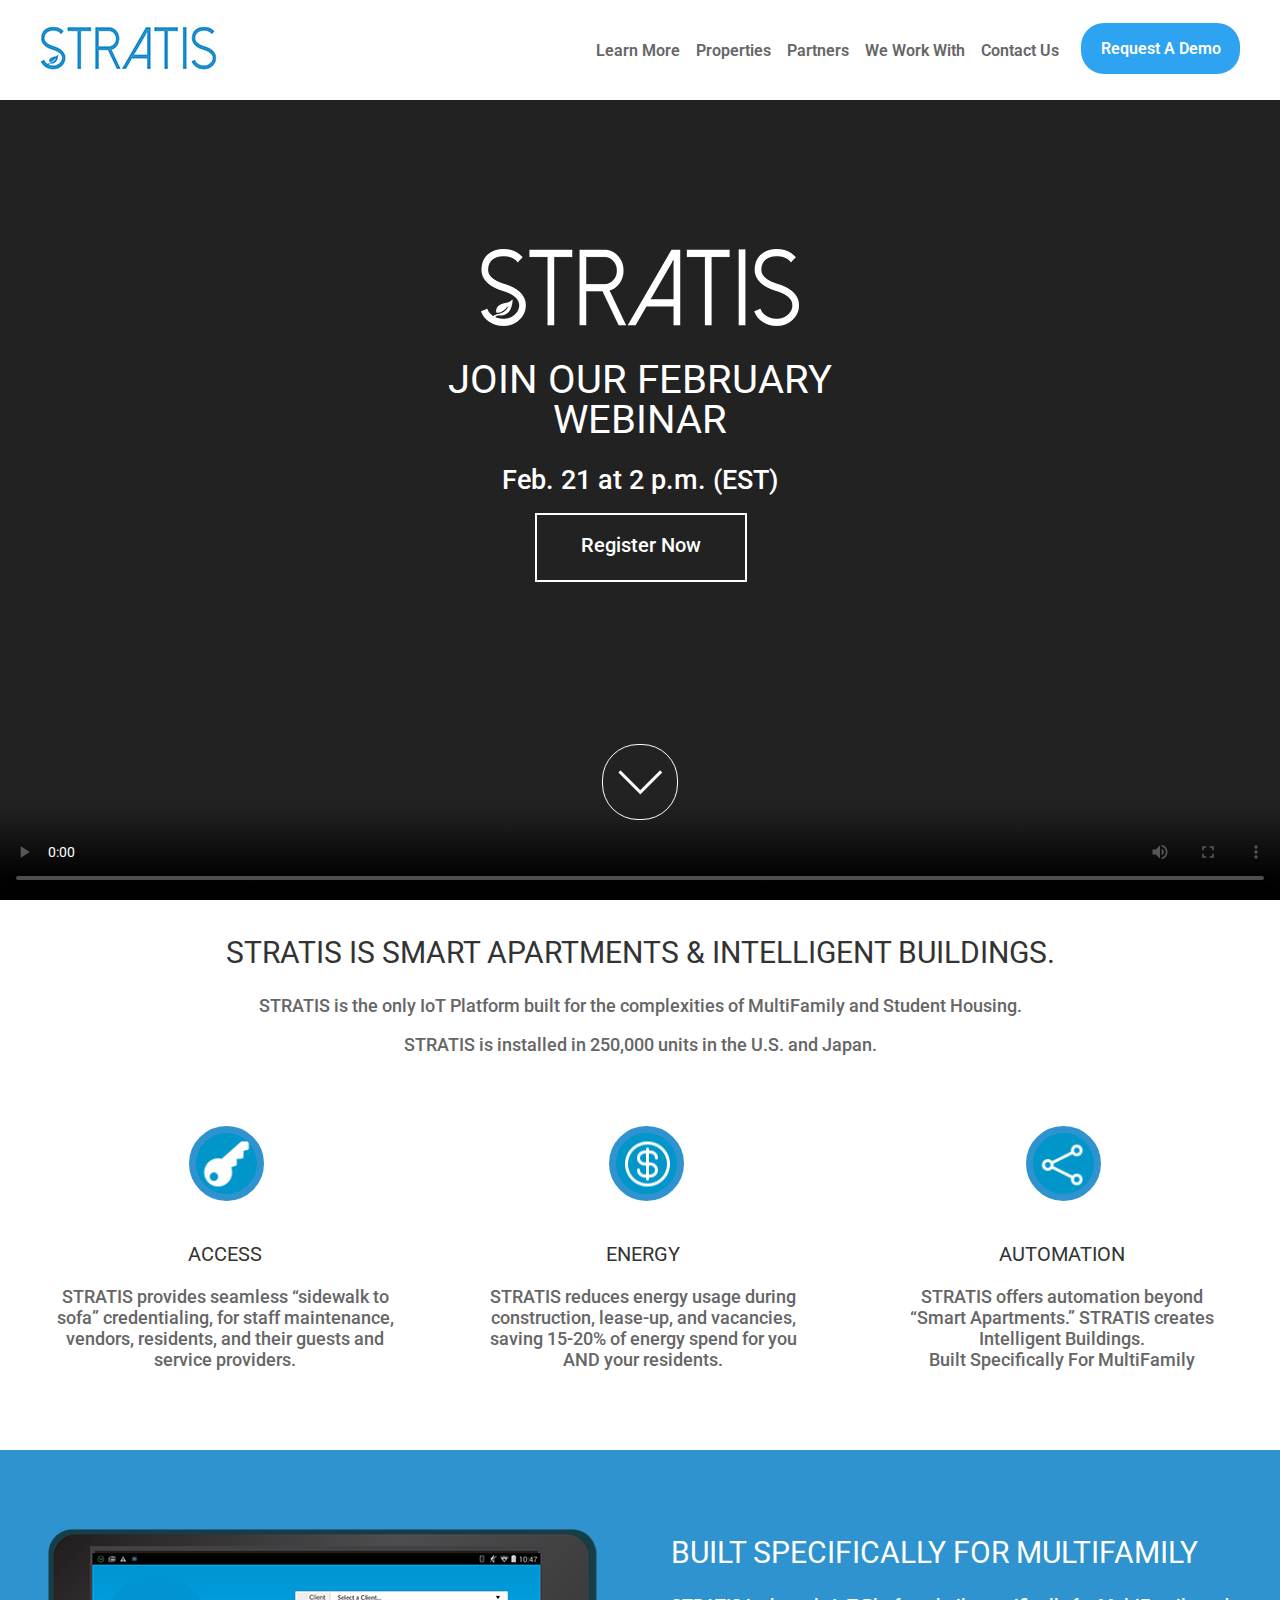
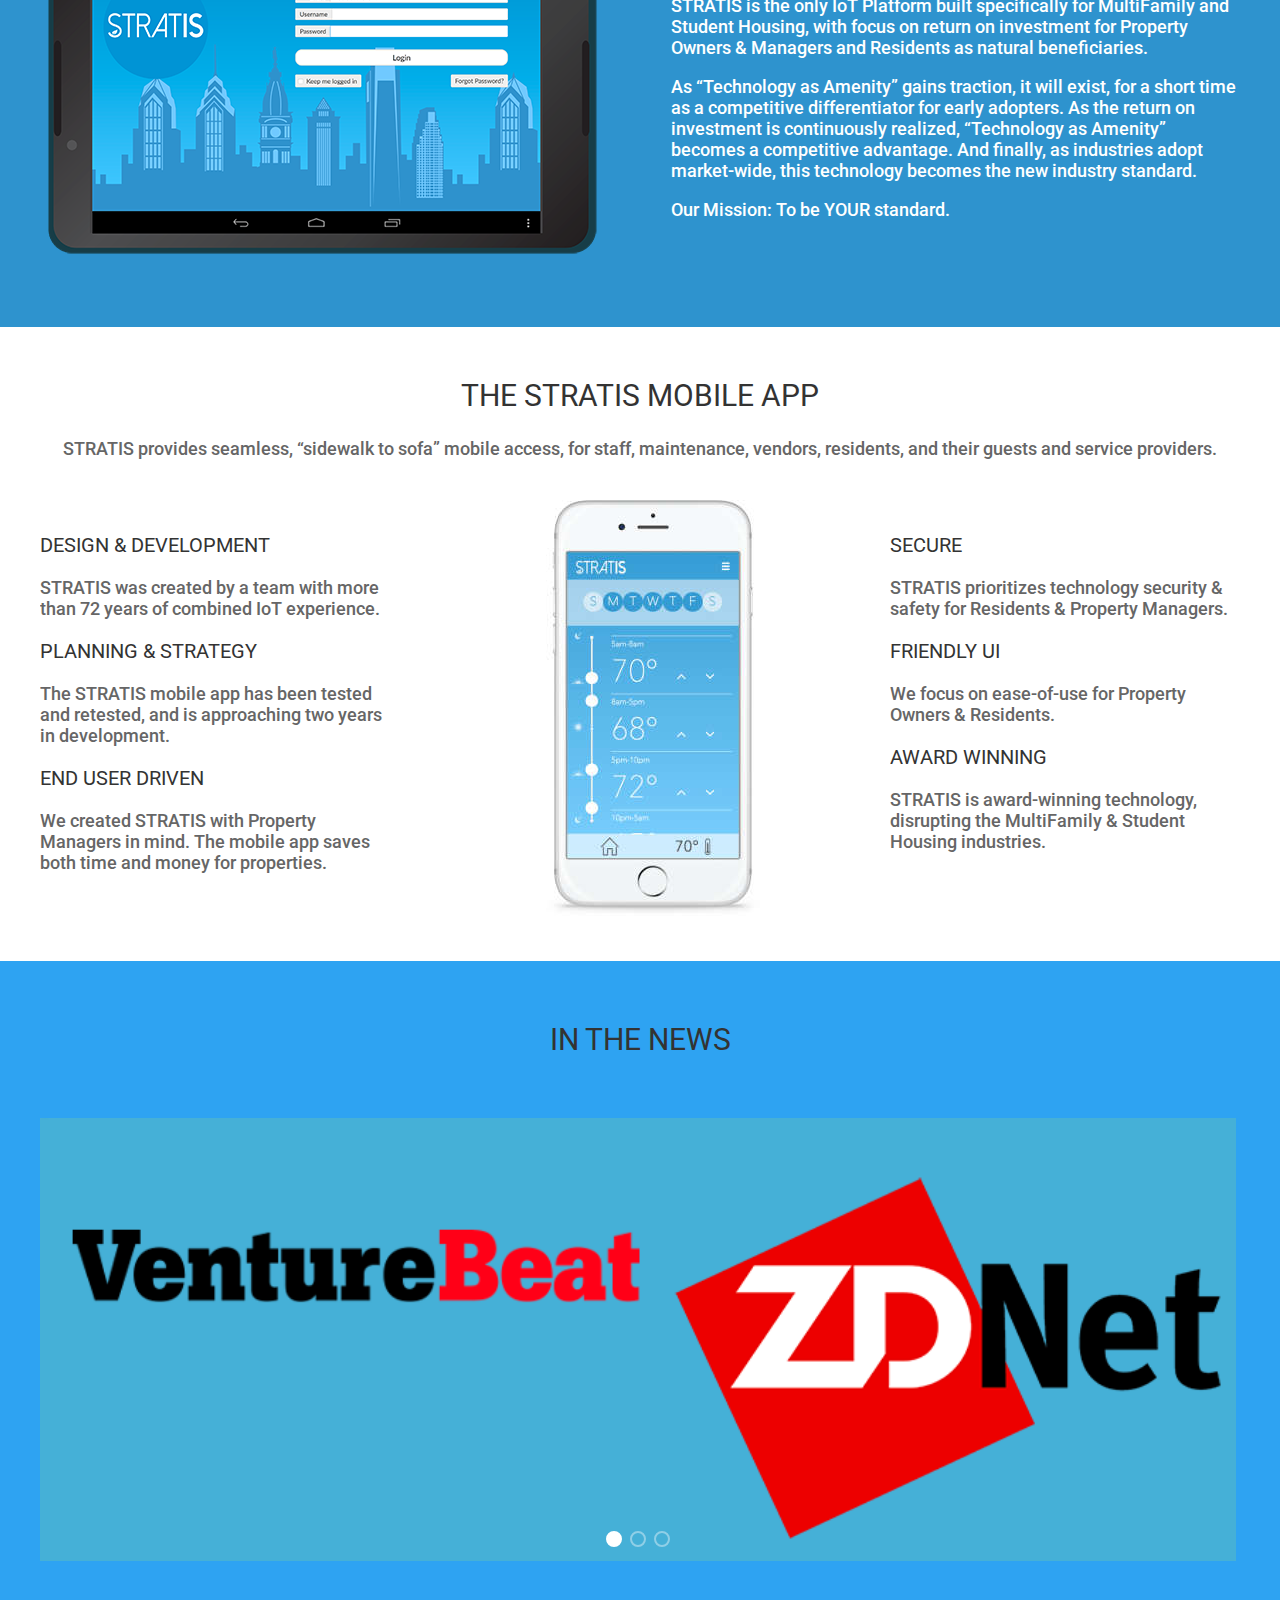
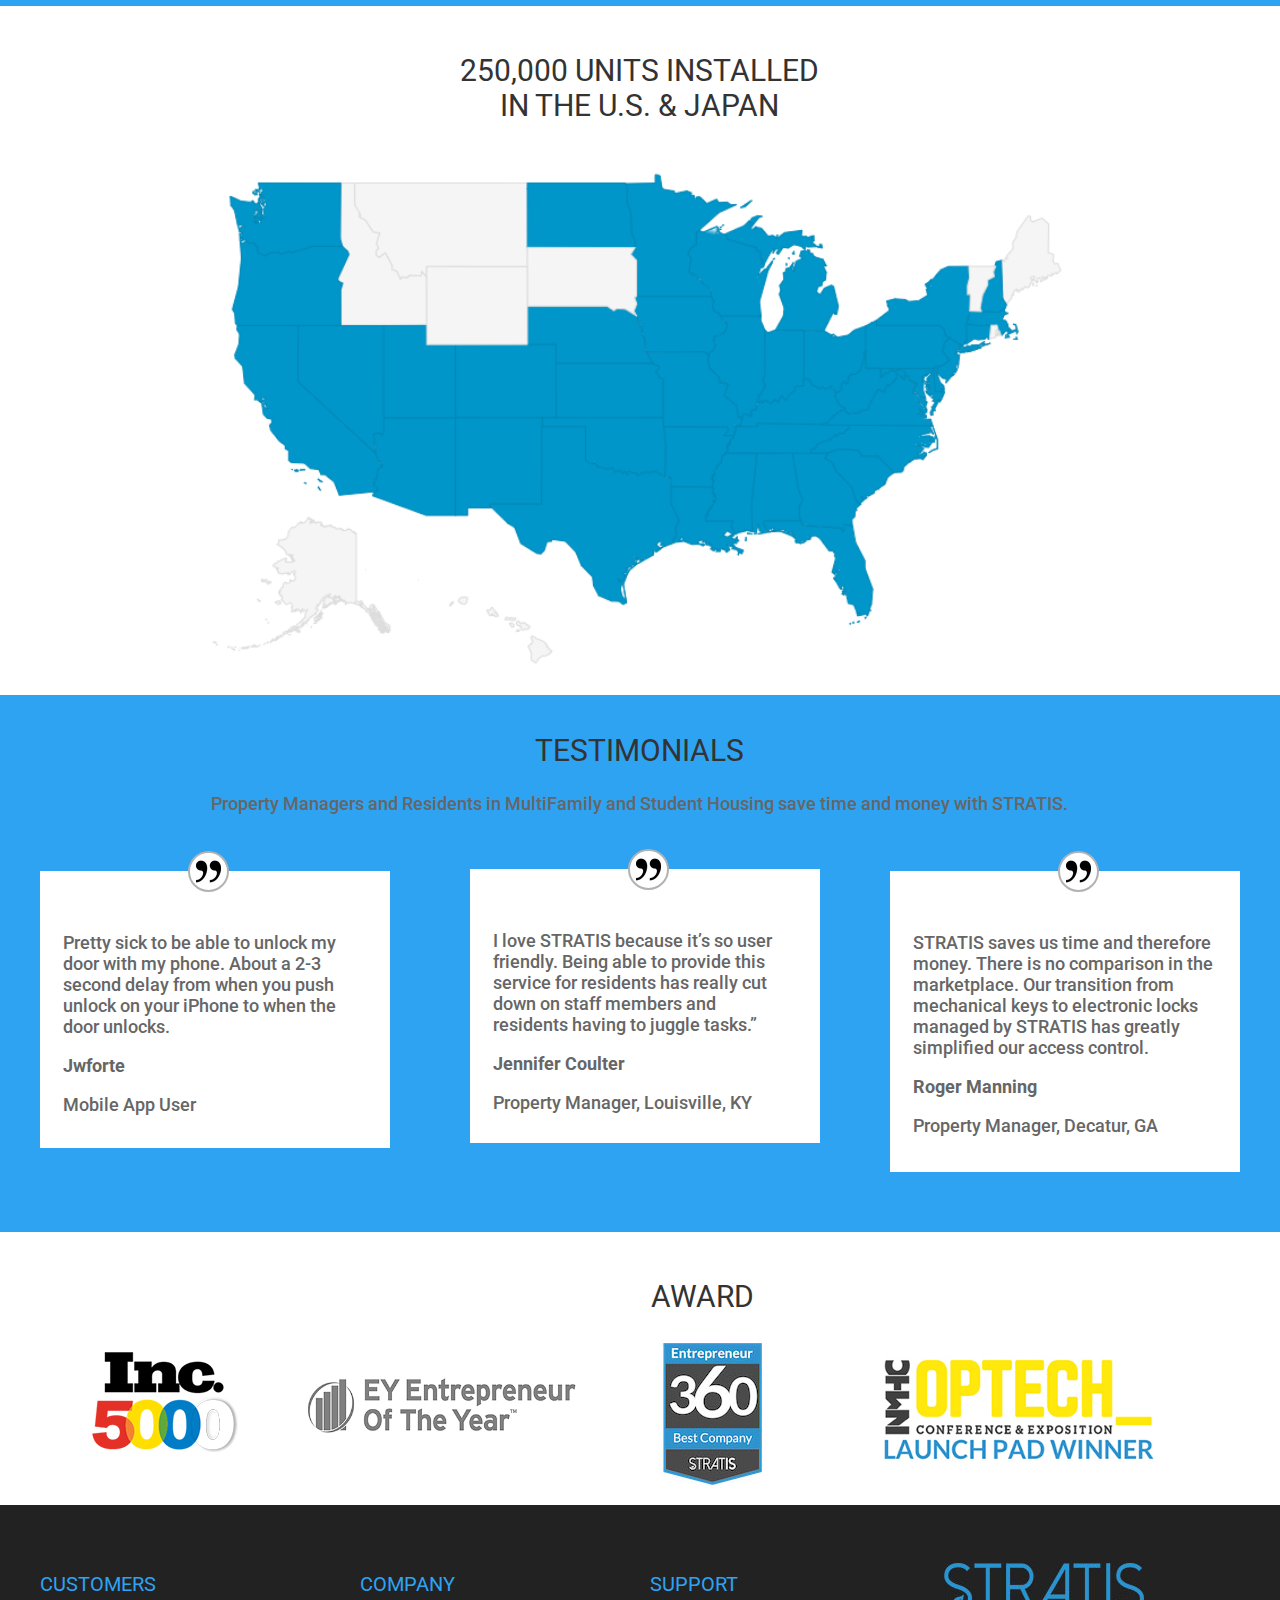
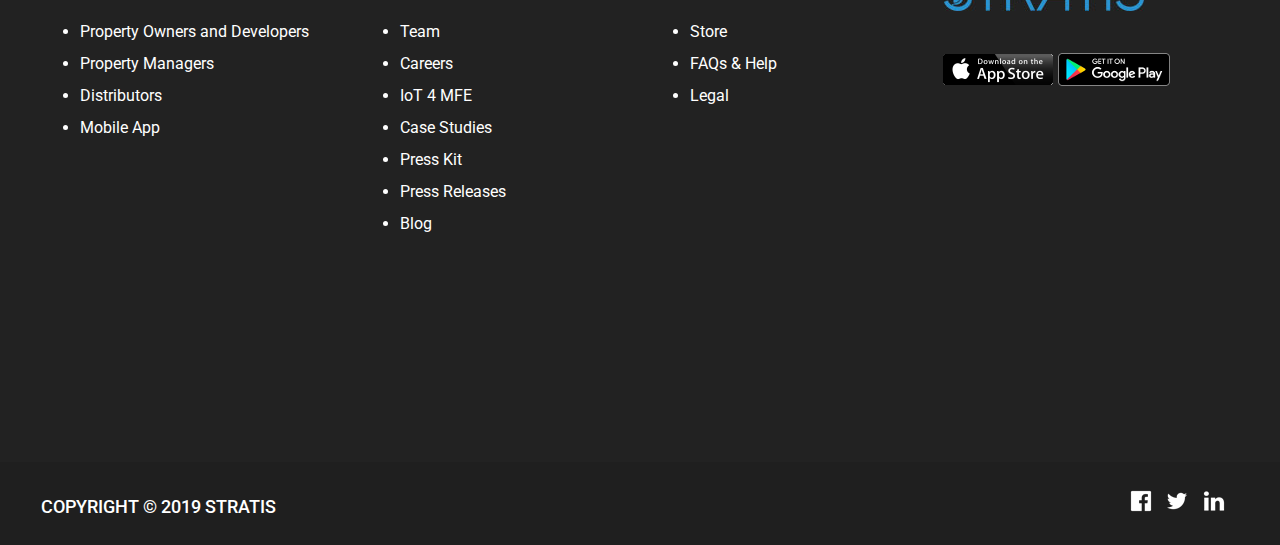
==== index.html @ 886658cb "Batch update" ====
<!doctype html><html lang=""><head>
    <meta charset="UTF-8">
    <!-- generator meta tag -->
    <!-- leave this for stats and Silex version check -->
    <meta name="generator" content="Silex v2.2.8">
    <!-- End of generator meta tag -->
    <script type="text/javascript" src="js/jquery.js"></script>
    
    
    <script type="text/javascript" src="js/front-end.js"></script>
    <link rel="stylesheet" href="css/normalize.css">
    <link rel="stylesheet" href="css/front-end.css">

    
    
    
    <title> - Page 1</title>
    

    
<link href="https://fonts.googleapis.com/css?family=Roboto" rel="stylesheet" class="silex-custom-font"><meta name="viewport" content="width=device-width, initial-scale=1"><meta name="hostingProvider" content="ghpages"><meta name="websiteUrl" content="http://lexoyo.me/silexisation-example/"><meta name="website-width" content="1200"><script src="js/unslider-min.js"></script><script src="js/unslider-min.js"></script><link rel="stylesheet" href="css/unslider.css"><link rel="stylesheet" href="css/unslider.css"><!-- Silex HEAD tag do not remove --><link href="https://vjs.zencdn.net/5.0/video-js.min.css" rel="stylesheet">
<script src="https://vjs.zencdn.net/5.0/video.min.js"></script><!-- End of Silex HEAD tag do not remove --><script src="js/script.js" type="text/javascript"></script><link href="css/styles.css" rel="stylesheet" type="text/css"><style>body { opacity: 0; transition: .25s opacity ease; }</style></head>

<body class="body-initial all-style enable-mobile silex-runtime silex-published" data-silex-type="container">
    <div class="silex-pages">
        <div data-silex-type="image" class="editable-style silex-id-hamburger-menu image-element menu-button prevent-draggable hide-on-desktop">
            <img alt="open mobile menu" src="[data-uri]" class="silex-element-content">
        </div>

        <a id="page-page-1" data-silex-type="page" class="page-element page-link-active" href="index.html">Page 1</a></div>









    <div data-silex-type="container" class="prevent-draggable container-element editable-style silex-id-1478366444112-1 section-element nav-fixed" style="">
        <div data-silex-type="container" class="editable-style silex-element-content silex-id-1478366444112-0 silex-container-content container-element prevent-draggable website-width"><div data-silex-type="image" class="editable-style silex-id-1550531466076-0 image-element"><img src="assets/stratis-title-updated-blue.jpg" class="silex-element-content"></div><div data-silex-type="text" class="editable-style silex-id-1550531498119-1 text-element nav"><div class="silex-element-content normal"><p>Learn More&nbsp; &nbsp; Properties&nbsp; &nbsp; Partners&nbsp; &nbsp; We Work With&nbsp; &nbsp; Contact Us</p></div></div><div data-silex-type="text" class="editable-style silex-id-1550531569710-2 text-element nav-btn"><div class="silex-element-content normal"><p>Request A Demo</p></div></div></div>
    </div>
    <div data-silex-type="container" class="prevent-draggable container-element editable-style silex-id-1474394621033-3 section-element" style=""><div data-silex-type="html" class="editable-style silex-id-1550540069981-80 html-element video"><div class="silex-element-content"><video loop="" autoplay="" class="video-js vjs-default-skin" controls="" preload="auto" poster="really-cool-video-poster.jpg" data-setup="{}" style="width: 100%; height: 100%;" height="100%" width="100%">
  <source src="assets/stratis-updated-video.webm" type="video/webm"> 
  <source src="assets/stratis-updated-video.ogv" type="video/ogg"> 
  <source src="assets/stratis-updated-video.mp4" type="video/mp4">
  <p class="vjs-no-js">
    To view this video please enable JavaScript, and consider upgrading to a web browser
    that <a href="http://videojs.com/html5-video-support/" target="_blank">supports HTML5 video</a>
  </p>
</video></div></div>
        <div data-silex-type="container" class="editable-style silex-element-content silex-id-1474394621032-2 silex-container-content container-element prevent-draggable website-width hero-section"><div data-silex-type="container" class="editable-style silex-id-1550531609598-3 container-element hero-section-center"><div data-silex-type="text" class="editable-style silex-id-1550531615274-4 text-element hero-text"><div class="silex-element-content normal"><h1><img src="assets/stratis-logo-white-updated.png" alt=""><br></h1><h1>Join Our February Webinar</h1><p>Feb. 21 at 2 p.m. (EST)<br></p></div></div><div data-silex-type="text" class="editable-style silex-id-1550534113158-68 text-element hero-btn"><div class="silex-element-content normal"><p>Register Now</p></div></div></div><div data-silex-type="container" class="editable-style silex-id-1550536126593-69 container-element hero-section-center hero-section-scroll-down"></div></div>
    </div><div data-silex-type="container" class="prevent-draggable container-element editable-style silex-id-1550531726349-6 section-element"><div data-silex-type="container" class="editable-style silex-id-1550531726348-5 container-element silex-element-content silex-container-content website-width prevent-draggable"><div data-silex-type="text" class="editable-style silex-id-1550531749119-7 text-element centered"><div class="silex-element-content normal"><h2>STRATIS is Smart Apartments &amp; Intelligent Buildings.<br></h2><p>STRATIS is the only IoT Platform built for the complexities of MultiFamily and Student Housing.</p><p>STRATIS is installed in 250,000 units in the U.S. and Japan.</p></div></div><div data-silex-type="container" class="editable-style container-element silex-id-1550531972518-11"><div data-silex-type="container" class="editable-style container-element silex-id-1550531972518-12"></div><div data-silex-type="text" class="editable-style text-element silex-id-1550531972518-13 centered"><div class="silex-element-content normal"><h3>Energy</h3><p>STRATIS reduces energy usage during construction, lease-up, and vacancies, saving 15-20% of energy spend for you AND your residents.</p></div></div></div><div data-silex-type="container" class="editable-style silex-id-1550531785968-8 container-element"><div data-silex-type="container" class="editable-style silex-id-1550531805175-9 container-element"></div><div data-silex-type="text" class="editable-style silex-id-1550531939160-10 text-element centered"><div class="silex-element-content normal"><h3>Access<br></h3><p>STRATIS provides seamless “sidewalk to sofa” credentialing, for staff maintenance, vendors, residents, and their guests and service providers.</p></div></div></div><div data-silex-type="container" class="editable-style container-element silex-id-1550531975668-14"><div data-silex-type="container" class="editable-style container-element silex-id-1550531975668-15"></div><div data-silex-type="text" class="editable-style text-element silex-id-1550531975669-16 centered"><div class="silex-element-content normal"><h3>Automation</h3><p>STRATIS offers automation beyond “Smart Apartments.” STRATIS creates Intelligent Buildings.<br>Built Specifically For MultiFamily</p></div></div></div></div></div>
    
















<div data-silex-type="container" class="prevent-draggable container-element editable-style silex-id-1550532070510-18 section-element"><div data-silex-type="container" class="editable-style silex-id-1550532070508-17 container-element silex-element-content silex-container-content website-width prevent-draggable"><div data-silex-type="image" class="editable-style silex-id-1550532135584-19 image-element"><img src="assets/image-tablet.png" class="silex-element-content"></div><div data-silex-type="text" class="editable-style silex-id-1550532151807-20 text-element white"><div class="silex-element-content normal"><h2>Built Specifically For MultiFamily</h2><p>STRATIS is the only IoT Platform built specifically for MultiFamily and Student Housing, with focus on return on investment for Property Owners &amp; Managers and Residents as natural beneficiaries.</p><p>As “Technology as Amenity” gains traction, it will exist, for a short time as a competitive differentiator for early adopters. As the return on investment is continuously realized, “Technology as Amenity” becomes a competitive advantage. And finally, as industries adopt market-wide, this technology becomes the new industry standard.</p><p>Our Mission: To be YOUR standard.</p></div></div></div></div><div data-silex-type="container" class="prevent-draggable container-element editable-style silex-id-1550532223197-22 section-element"><div data-silex-type="container" class="editable-style silex-id-1550532223191-21 container-element silex-element-content silex-container-content website-width prevent-draggable"><div data-silex-type="image" class="editable-style silex-id-1550532278667-24 image-element"><img src="assets/image-smartphone.jpg" class="silex-element-content"></div><div data-silex-type="text" class="editable-style silex-id-1550532234363-23 text-element centered"><div class="silex-element-content normal"><h2>The STRATIS Mobile App</h2><p>STRATIS provides seamless, “sidewalk to sofa” mobile access, for staff, maintenance, vendors, residents, and their guests and service providers.</p></div></div><div data-silex-type="text" class="editable-style silex-id-1550532348671-26 text-element left"><div class="silex-element-content normal"><h3>Secure</h3><p>STRATIS prioritizes technology security &amp; safety for Residents &amp; Property Managers.</p><h3>Friendly UI<br></h3><p>We focus on ease-of-use for Property Owners &amp; Residents.</p><h3>Award Winning<br></h3><p>STRATIS is award-winning technology, disrupting the MultiFamily &amp; Student Housing industries.</p></div></div><div data-silex-type="text" class="editable-style silex-id-1550532299721-25 text-element left"><div class="silex-element-content normal"><h3>Design &amp; Development<br></h3><p>STRATIS was created by a team with more than 72 years of combined IoT experience.</p><h3>Planning &amp; Strategy</h3><p>The STRATIS mobile app has been tested and retested, and is approaching two years in development.</p><h3>End User Driven</h3><p>We created STRATIS with Property Managers in mind. The mobile app saves both time and money for properties.</p></div></div></div></div><div data-silex-type="container" class="prevent-draggable container-element editable-style silex-id-1550532414679-28 section-element"><div data-silex-type="container" class="editable-style silex-id-1550532414678-27 container-element silex-element-content silex-container-content website-width prevent-draggable"><div data-silex-type="html" class="editable-style silex-id-1550532457253-30 html-element silex-component silex-component-slideshow silex-use-height-not-minheight"><div class="silex-element-content"><div id="parent_1550532531017_312">
<!-- preview -->
<div class="prodotype-preview">
  
  <div class="preview-text prodotype-force-size"><p>~ Preview ~</p></div>
  <figure class="slide-0">
    <div class="slide-image prodotype-force-size">
      
    </div>
  </figure>
  
</div>
<div id="id_1550532531017_312">
  <!-- runtime -->
  <!-- the whole slideshow -->
  <ul class="prodotype-runtime">
  
    <li><figure class="slide-0">
      
      <div class="slide-image">
        
      </div>
      
    </figure></li>
  
    <li><figure class="slide-1">
      
      <div class="slide-image">
        
      </div>
      
    </figure></li>
  
    <li><figure class="slide-2">
      
      <div class="slide-image">
        
      </div>
      
    </figure></li>
  
  </ul>
</div>
</div>
<style type="text/css">#parent_1550532531017_312 .prodotype-preview {list-style-type: none; margin: 0; padding: 0;}#parent_1550532531017_312 .prodotype-preview .preview-text {display: flex; align-items: center; justify-content: center;}#parent_1550532531017_312 .prodotype-preview .preview-text p {z-index: 1; background-color: black; color: white;}#parent_1550532531017_312 .slide-0 .slide-image {background-image: url('assets/logos1.png');}#parent_1550532531017_312 .slide-1 .slide-image {background-image: url('assets/logos2.png');}#parent_1550532531017_312 .slide-2 .slide-image {background-image: url('assets/logos3.png');}#parent_1550532531017_312 .slide-image {width: 100%; display: flex; justify-content: center; background-repeat: no-repeat; background-size: cover; background-position: 50%; align-items: flex-end;}#parent_1550532531017_312 figcaption {padding: 50px; color: white; background-color: rgba(0,0,0,0.5); width: 100%; text-align: center;}#parent_1550532531017_312 .unslider-nav {position: absolute; bottom: 10px; left: 0; right: 0; top: auto; margin: 0;}#parent_1550532531017_312 .unslider-nav ol {text-align: center;}#parent_1550532531017_312 .unslider-nav ol li.unslider-active {background: #fff; cursor: default; opacity: 1;}#parent_1550532531017_312 .unslider-nav ol li {display: inline-block; float: none; width: 6px; height: 6px; margin: 0 4px; padding: 3px; background: transparent; border-radius: 10px; overflow: hidden; text-indent: -999em; border: 2px solid #fff; cursor: pointer; opacity: .4;}#parent_1550532531017_312 .unslider-arrow {display: block; width: 32px; height: 32px; top: 50%; right: 16px; left: auto; margin-top: -16px; overflow: hidden; background: rgba(0,0,0,.2) no-repeat 50% 50%; background-image: url('[data-uri]'); background-size: 7px 11px; border-radius: 32px; text-indent: -999em; opacity: .6; transition: opacity .2s;}#parent_1550532531017_312 .unslider-arrow.prev {left: 16px; right: auto; -ms-transform: rotate(-180deg); transform: rotate(-180deg);}</style>
<script type="text/javascript">
  (function() {
    function initUnslider() {
      // do not start in the editor (it would mess with the markup)
      if(!$('body').hasClass('silex-runtime')) return;

      var slider = $('#id_1550532531017_312').unslider({
        'autoplay': false,
        'speed': 750,
        'delay': 3000,
        'index': 0,
        'nav': true,
        'animation': 'horizontal',
        'arrows': false
      });
      //  Listen to slide changes
      
      // apply element height to the images
      var silexElement = $('#id_1550532531017_312').closest('.editable-style');
      var elementMinHeight = silexElement.css('height');
      var elementWidth = silexElement.css('width');
      $('#id_1550532531017_312 li .slide-image').css({
        'height': elementMinHeight
      });
      
  }
    initUnslider();
  })();
</script>
</div></div><div data-silex-type="text" class="editable-style silex-id-1550532423456-29 text-element"><div class="silex-element-content normal"><h2>In the News<br></h2></div></div></div></div><div data-silex-type="container" class="prevent-draggable container-element editable-style silex-id-1550532550818-32 section-element"><div data-silex-type="container" class="editable-style silex-id-1550532550818-31 container-element silex-element-content silex-container-content website-width prevent-draggable"><div data-silex-type="text" class="editable-style silex-id-1550532577849-33 text-element"><div class="silex-element-content normal"><h2>250,000 Units Installed<br>in The U.S. &amp; Japan<br></h2></div></div><div data-silex-type="image" class="editable-style silex-id-1550532598053-34 image-element"><img src="assets/interactive-map.png" class="silex-element-content"></div></div></div><div data-silex-type="container" class="prevent-draggable container-element editable-style silex-id-1550532634698-36 section-element"><div data-silex-type="container" class="editable-style silex-id-1550532634694-35 container-element silex-element-content silex-container-content website-width prevent-draggable"><div data-silex-type="container" class="editable-style container-element silex-id-1550532883480-42"><div data-silex-type="container" class="editable-style container-element silex-id-1550532883480-43"></div><div data-silex-type="text" class="editable-style text-element silex-id-1550532883480-44"><div class="silex-element-content normal"><p>I love STRATIS because it’s so user friendly. Being able to provide this service for residents has really cut down on staff members and residents having to juggle tasks.”</p><p><b>Jennifer Coulter</b></p><p>Property Manager, Louisville, KY</p></div></div></div><div data-silex-type="text" class="editable-style silex-id-1550532660111-37 text-element centered"><div class="silex-element-content normal"><h2>Testimonials</h2><p>Property Managers and Residents in MultiFamily and Student Housing save time and money with STRATIS.</p></div></div><div data-silex-type="container" class="editable-style container-element silex-id-1550532886566-45"><div data-silex-type="container" class="editable-style container-element silex-id-1550532886566-46"></div><div data-silex-type="text" class="editable-style text-element silex-id-1550532886567-47"><div class="silex-element-content normal"><p>STRATIS saves us time and therefore money. There is no comparison in the marketplace. Our transition from mechanical keys to electronic locks managed by STRATIS has greatly simplified our access control.</p><p><b>Roger Manning</b></p><p>Property Manager, Decatur, GA</p></div></div></div><div data-silex-type="container" class="editable-style silex-id-1550532698514-38 container-element"><div data-silex-type="container" class="editable-style silex-id-1550532771820-40 container-element"></div><div data-silex-type="text" class="editable-style silex-id-1550532827878-41 text-element"><div class="silex-element-content normal"><p>Pretty sick to be able to unlock my door with my phone. About a 2-3 second delay from when you push unlock on your iPhone to when the door unlocks.</p><p><b>Jwforte</b></p><p>Mobile App User<br></p></div></div></div></div></div><div data-silex-type="container" class="prevent-draggable container-element editable-style silex-id-1550532961972-49 section-element"><div data-silex-type="container" class="editable-style silex-id-1550532961971-48 container-element silex-element-content silex-container-content website-width prevent-draggable"><div data-silex-type="text" class="editable-style silex-id-1550532971112-50 text-element"><div class="silex-element-content normal"><h2>AWARD</h2></div></div><div data-silex-type="image" class="editable-style silex-id-1550533011341-52 image-element"><img src="assets/entrepreneur-award.jpg" class="silex-element-content"></div><div data-silex-type="image" class="editable-style silex-id-1550533031340-53 image-element"><img src="assets/ey_final.jpg" class="silex-element-content"></div><div data-silex-type="image" class="editable-style silex-id-1550533049247-54 image-element"><img src="assets/OPTECH.jpg" class="silex-element-content"></div><div data-silex-type="image" class="editable-style silex-id-1550532997534-51 image-element"><img src="assets/Inc5K.jpg" class="silex-element-content"></div></div></div><div data-silex-type="container" class="prevent-draggable container-element editable-style silex-id-1550533060270-56 section-element"><div data-silex-type="container" class="editable-style silex-id-1550533060270-55 container-element silex-element-content silex-container-content website-width prevent-draggable"><div data-silex-type="image" class="editable-style image-element silex-id-1550533311151-63"><img src="assets/stratis-footer-updated.jpg" class="silex-element-content"></div><div data-silex-type="image" class="editable-style silex-id-1550533334502-65 image-element"><img src="assets/google-play.png" class="silex-element-content"></div><div data-silex-type="image" class="editable-style silex-id-1550533325518-64 image-element"><img src="assets/apple-store.png" class="silex-element-content"></div><div data-silex-type="text" class="editable-style silex-id-1550533137974-59 text-element footer"><div class="silex-element-content normal"><h3>Customers</h3><ul><li>Property Owners and Developers<br></li><li>Property Managers<br></li><li>Distributors<br></li><li>Mobile App<br></li></ul><br></div></div><div data-silex-type="text" class="editable-style silex-id-1550533197769-60 text-element footer"><div class="silex-element-content normal"><h3>Company</h3><ul><li>Team<br></li><li>Careers<br></li><li>IoT 4 MFE<br></li><li>Case Studies<br></li><li>Press Kit<br></li><li>Press Releases<br></li><li>Blog<br></li></ul><br></div></div><div data-silex-type="text" class="editable-style silex-id-1550533250040-61 text-element footer"><div class="silex-element-content normal"><h3>Support</h3><ul><li>Store<br></li><li>FAQs &amp; Help<br></li><li>Legal<br></li></ul><br></div></div></div></div><div data-silex-type="container" class="prevent-draggable container-element editable-style silex-id-1550533089703-58 section-element"><div data-silex-type="container" class="editable-style silex-id-1550533089702-57 container-element silex-element-content silex-container-content website-width prevent-draggable"><div data-silex-type="text" class="editable-style silex-id-1550533361043-66 text-element footer"><div class="silex-element-content normal"><p>COPYRIGHT © 2019 STRATIS</p></div></div><div data-silex-type="html" class="editable-style silex-id-1550533389804-67 html-element silex-component silex-component-share"><div class="silex-element-content">
<ul class="share-buttons" id="id_1550533521386_952">
  
  <li><a href="https://www.facebook.com/sharer/sharer.php?u=http://yoursite.com&amp;t=Your site title" title="Share on Facebook" target="_blank"><img alt="Share on Facebook" src="assets/Facebook.png"></a></li>
  
  
  <li><a href="https://twitter.com/intent/tweet?source=http://yoursite.com&amp;text=Your site title:%20http://yoursite.com&amp;via=StratISIOT" target="_blank" title="Share on Twitter"><img alt="Twitt" src="assets/Twitter.png"></a></li>
  
  
  
  
  
  
  
  <li><a href="http://www.linkedin.com/shareArticle?mini=true&amp;url=http://yoursite.com&amp;title=Your site title&amp;summary=&amp;source=http://yoursite.com" target="_blank" title="Share on LinkedIn"><img alt="Share on LinkedIn" src="assets/LinkedIn.png"></a></li>
  
  
  
  
</ul>

<style type="text/css">#id_1550533521386_952.share-buttons {list-style: none; padding: 0;}#id_1550533521386_952.share-buttons li {display: inline;}#id_1550533521386_952.share-buttons .sr-only {position: absolute; clip: rect(1px, 1px, 1px, 1px); padding: 0; border: 0; height: 1px; width: 1px; overflow: hidden;}</style>
</div></div></div></div></body></html>
---- css/front-end.css ----
/**
 * This file holds the basic CSS styles of Silex websites
 */

/* pages */
.page-element{
  display: none;
}
.paged-element{
  display: none;
}
.silex-published .paged-element{
  display: block;
}
/* default style for silex elements */
.editable-style{
  position: absolute;
  box-sizing: content-box; /* this is needed to set the size of elements with a border (though it could be omited since this is the default value) */
}
.silex-element-content{
  overflow: hidden;
  border-radius: initial;
  width: 100%;
}
.silex-element-content {
  pointer-events: none;
}
.silex-element-content[contenteditable="true"] {
  min-height: 20px;
  cursor: text;
  pointer-events: auto;
}
.editable-style.silex-selected.text-editor-focus {
  /* remove text box selection markers
  box-shadow: none;
  */
  /* a click on current text box will select it */
  cursor: pointer;
}
.text-editor-focus .ui-resizable-handle {
  /* remove text box UI handles for resize */
  display: none;
}
.section-element > .silex-element-content {
  /* section have a content element, and it needs to keep pointer events
     because it container other silex elements
  */
  pointer-events: auto;
}
body.silex-runtime .silex-element-content {
  pointer-events: auto;
}
/*  needed to have the content 100% height but mess up with UI
.html-element .silex-element-content{
  position: absolute;
}
*/
.editable-style.section-element {
  position: relative;
  left: 0;
  top: 0;
  right: 0;
  padding: 15px 100px;
  margin: 5px 5px;
}
.silex-runtime .editable-style.section-element {
  padding: 0;
  margin: 0;
}
.default-site-width, /* for backward compat, FIXME: remove in a while */
.website-width {
  width: 960px;
}
.section-element .silex-container-content {
  position: relative;
  left: 0;
  top: 0;
  margin-left: auto;
  margin-right: auto;
  overflow: initial;
}
/* background */
.background{
  position: relative !important;
  left: 0 !important;
  top: 0 !important; /* !important is useful while editing */
  margin-left: auto;
  margin-right: auto;
  z-index: 1;
}
/* resize */
.editable-style.image-element .silex-element-content{
  position: absolute;
  border-radius: inherit; /* this is to follow the element's radius */
  height: 100%;
}
/* wysihtml text editor styles */
.wysiwyg-float-left {
  float: left;
  margin: 0 8px 8px 0;
}
.wysiwyg-float-right {
  float: right;
  margin: 0 0 8px 8px;
}
/* Remove dots surrounding links in Firefox
    because of normalize.css */
a:focus{ outline: none;}

body.silex-runtime .editable-style[data-silex-href] {
  cursor: pointer;
}
body.enable-mobile .editable-style.hide-on-desktop {
  display: none;
}
/* mobile hamburger menu */
body.enable-mobile .silex-pages .menu-button {
  left: 105%;
  top: 10px;
  position: absolute;
  cursor: pointer;
  border-radius: 6px;
}

/* mobile side bar */
body.enable-mobile .silex-pages {
  position: fixed;
  z-index: 999999;
  width: 80%;
  height: 100%;
  background-color: #4C4C4C;
  right: 100%;
  top: 0;
  transition: right .1s ease-out;
  border-style: solid;
  border-width: 0 1px 0 0;
  border-color: #8E8E8E;
}
body.enable-mobile.show-mobile-menu {
  cursor: pointer;
}
body.enable-mobile.show-mobile-menu .silex-pages {
  right: 20%;
  overflow-y: auto;
  overflow-x: hidden;
}
body.enable-mobile .page-element {
  display: block;
  cursor: pointer;
  padding: 1em;
  font-size: 1.6em;
  color: #FFFFFF;
  text-overflow: ellipsis;
  white-space: nowrap;
  overflow: hidden;
}
body.enable-mobile .page-element.page-link-active {
  background-color: #262626;
}
/* elements styles */
body.enable-mobile .background {
  height: initial;
  padding-bottom: 50px;
}
/* Mobile styles */
@media (max-width:480px) {
  /* hide horizontal scroll bar which appears because of residual values in css
  html {
    overflow-x: hidden;
  }
  */
  body {
    position: initial; /* used to be absolute but now only in editor (editable.css), when position is absolute the body has the size of its content */
  }
  /* mobile mode */
  body.enable-mobile .editable-style,
  body.enable-mobile .background.background-initial {
    position: relative;
    top: auto;
    left: auto;
    max-width: 95%; /* less than 100% in the editor to be able to resize container */
    min-width: auto; /* this is to remove sections min-width, since section min-width is set to the witdh of its content in Element::setStyle() */
    margin-left: auto;
    margin-right: auto;
  }
  body.enable-mobile .editable-style.section-element {
    max-width: 100%; /* section bg should be 100% width because user do not need to grab the side and resize */
    padding: 0;
    margin: 0;
  }
  body.enable-mobile .container-element {
    display: flex;
    align-items: center;
    justify-content: space-around;
    flex-wrap: wrap;
    height: fit-content;
  }
  /* but still hide paged elements or desktop only elements */
  .paged-element-hidden.paged-element.editable-style {
    display: none;
  }
  body.enable-mobile .editable-style.hide-on-mobile {
    display: none;
  }
  body.enable-mobile .editable-style.hide-on-desktop {
    display: initial;
  }
  body.silex-runtime.enable-mobile .background.background-initial {
    max-width: 100%;
  }
}

/**
 * prodotype components
 */
.silex-element-content-full-height .silex-element-content {
  height: 100%;
}
.prodotype-runtime {
  display: none;
}
body.silex-runtime .prodotype-runtime {
  display: block;
}
body.silex-runtime .prodotype-preview {
  display: none;
}
.prodotype-force-size {
  position: absolute;
  width: 100%;
  height: 100%;
}
.silex-component-button button {
  width: 100%;
}
---- css/unslider.css ----
.unslider{overflow:auto;margin:0;padding:0}.unslider-wrap{position:relative}.unslider-wrap.unslider-carousel li{float:left}.unslider-vertical>ul{height:100%}.unslider-vertical li{float:none;width:100%}.unslider-fade{position:relative}.unslider-fade .unslider-wrap li{position:absolute;left:0;top:0;right:0;z-index:8}.unslider-fade .unslider-wrap li.unslider-active{z-index:10}.unslider li,.unslider ol,.unslider ul{list-style:none;margin:0;padding:0;border:none}.unslider-arrow{position:absolute;left:20px;z-index:2;cursor:pointer}.unslider-arrow.next{left:auto;right:20px}
---- css/unslider.css ----
.unslider{overflow:auto;margin:0;padding:0}.unslider-wrap{position:relative}.unslider-wrap.unslider-carousel li{float:left}.unslider-vertical>ul{height:100%}.unslider-vertical li{float:none;width:100%}.unslider-fade{position:relative}.unslider-fade .unslider-wrap li{position:absolute;left:0;top:0;right:0;z-index:8}.unslider-fade .unslider-wrap li.unslider-active{z-index:10}.unslider li,.unslider ol,.unslider ul{list-style:none;margin:0;padding:0;border:none}.unslider-arrow{position:absolute;left:20px;z-index:2;cursor:pointer}.unslider-arrow.next{left:auto;right:20px}
---- css/styles.css ----
body.silex-runtime div.nav-fixed {position: fixed; z-index: 2;}div.hero-section {min-height: 100vh; display: flex; align-items: center; justify-content: space-around; flex-direction: column;}div.hero-section-center {position: inherit; top: 0; left: 0; flex: 0 0 auto;}div.hero-section-scroll-down {cursor: pointer;}div.video {width: 100%; height: 100%; top: 0; left: 0;}div.video .silex-element-content {height: 100%;}
.body-initial {background-color: rgba(255,255,255,1);}.silex-id-1478366444112-1 {top: 100px; background-color: rgba(255,255,255,1); border-width: 0 0 1px 0; border-style: solid; border-color: rgba(34,34,34,1);}.silex-id-1478366444112-0 {min-height: 100px; background-color: transparent; width: 1200px;}.silex-id-1550531466076-0 {width: 177px; min-height: 44px; top: 26px; left: 0px;}.silex-id-1550531498119-1 {width: 493px; min-height: 51px; top: 25px; left: 526px;}.silex-id-1550531569710-2 {width: 159px; min-height: 51px; top: 23px; left: 1041px; background-color: rgba(46,163,242,1); border-radius: 23px 23px 23px 23px;}.silex-id-1474394621033-3 {top: 141px; left: 5px; background-color: rgba(34,34,34,1); min-width: 1200px;}.silex-id-1550540069981-80 {width: 136px; background-color: transparent; min-height: 163px; top: 99px; left: 22px;}.silex-id-1474394621032-2 {min-height: 915px; background-color: transparent; width: 1200px; top: 15px; left: 180px;}.silex-id-1550531609598-3 {width: 635px; background-color: transparent; min-height: 504px; top: 84px; left: 283px;}.silex-id-1550531615274-4 {width: 540px; min-height: 280px; top: 142px; left: 47px;}.silex-id-1550534113158-68 {width: 208px; min-height: 65px; top: 433px; left: 212px; border-width: 2px 2px 2px 2px; border-style: solid; border-color: rgba(255,255,255,1);}.silex-id-1550536126593-69 {width: 74px; background-color: transparent; min-height: 74px; top: 0px; left: 633px; background-image: url('../assets/icon-scroll.png'); background-repeat: no-repeat; background-position: center center; background-size: auto; border-width: 1px 1px 1px 1px; border-style: solid; border-color: rgba(255,255,255,1); border-radius: 36px 36px 36px 36px;}.silex-id-1550531726349-6 {min-width: 1200px;}.silex-id-1550531726348-5 {width: 1200px; min-height: 550px; top: 15px; left: 180px;}.silex-id-1550531749119-7 {width: 1200px; min-height: 155px; top: 10px; left: 0px;}.silex-id-1550531972518-11 {width: 363px; background-color: rgb(255, 255, 255); min-height: 318px; top: 211px; left: 421px;}.silex-id-1550531972518-12 {width: 61px; background-color: rgba(46,147,206,1); min-height: 61px; top: 15px; left: 148px; border-radius: 50px 50px 50px 50px; background-image: url('../assets/icon-dollar.png'); background-position: center center; background-size: contain; border-width: 7px 7px 7px 7px; border-style: solid; border-color: rgba(46,147,206,1);}.silex-id-1550531972518-13 {width: 338px; min-height: 178px; top: 111px; left: 13px;}.silex-id-1550531785968-8 {width: 363px; background-color: rgb(255, 255, 255); min-height: 301px; top: 211px; left: 1px;}.silex-id-1550531805175-9 {width: 61px; background-color: rgba(46,147,206,1); min-height: 61px; top: 15px; left: 148px; border-radius: 50px 50px 50px 50px; background-image: url('../assets/icon-key.png'); background-position: center center; background-size: contain; border-width: 7px 7px 7px 7px; border-style: solid; border-color: rgba(46,147,206,1);}.silex-id-1550531939160-10 {width: 338px; min-height: 178px; top: 111px; left: 15px;}.silex-id-1550531975668-14 {width: 363px; background-color: rgb(255, 255, 255); min-height: 314px; top: 211px; left: 838px;}.silex-id-1550531975668-15 {width: 61px; background-color: rgba(46,147,206,1); min-height: 61px; top: 15px; left: 148px; border-radius: 50px 50px 50px 50px; background-image: url('../assets/icon-share.png'); background-position: center center; background-size: contain; border-width: 7px 7px 7px 7px; border-style: solid; border-color: rgba(46,147,206,1);}.silex-id-1550531975669-16 {width: 338px; min-height: 178px; top: 111px; left: 15px;}.silex-id-1550532070510-18 {min-width: 1200px; background-color: rgba(46,147,206,1);}.silex-id-1550532070508-17 {width: 1200px; min-height: 477px; top: 15px; left: 180px;}.silex-id-1550532135584-19 {width: 567px; min-height: 361px; top: 62px; left: 0px;}.silex-id-1550532151807-20 {width: 569px; min-height: 391px; top: 60px; left: 631px;}.silex-id-1550532223197-22 {min-width: 1200px;}.silex-id-1550532223191-21 {width: 1200px; min-height: 634px; top: 15px; left: 180px;}.silex-id-1550532278667-24 {width: 214px; min-height: 417px; top: 173px; left: 506px;}.silex-id-1550532234363-23 {width: 1200px; min-height: 145px; top: 26px; left: 0px;}.silex-id-1550532348671-26 {width: 350px; min-height: 413px; top: 186px; left: 850px;}.silex-id-1550532299721-25 {width: 350px; min-height: 406px; top: 186px; left: 0px;}.silex-id-1550532414679-28 {min-width: 1200px; background-color: rgba(46,163,242,1);}.silex-id-1550532414678-27 {width: 1200px; min-height: 645px; top: 15px; left: 180px;}.silex-id-1550532457253-30 {height: 443px; width: 1196px; background-color: transparent; top: 157px; left: 0px;}.silex-id-1550532423456-29 {width: 1200px; min-height: 85px; top: 36px; left: 0px;}.silex-id-1550532550818-32 {min-width: 1200px;}.silex-id-1550532550818-31 {width: 1200px; min-height: 689px; top: 15px; left: 180px;}.silex-id-1550532577849-33 {width: 1199px; min-height: 120px; top: 22px; left: 0px;}.silex-id-1550532598053-34 {width: 873px; min-height: 532px; top: 147px; left: 160px;}.silex-id-1550532634698-36 {min-width: 1200px; background-color: rgba(46,163,242,1);}.silex-id-1550532634694-35 {width: 1200px; min-height: 537px; top: 15px; left: 180px;}.silex-id-1550532883480-42 {width: 350px; background-color: rgb(255, 255, 255); min-height: 274px; top: 174px; left: 430px;}.silex-id-1550532883480-43 {width: 37px; background-color: rgb(255, 255, 255); min-height: 37px; top: -20px; left: 158px; background-image: url('../assets/icon-quote.png'); background-repeat: no-repeat; background-position: center center; border-radius: 29px 29px 29px 29px; border-width: 2px 2px 2px 2px; border-style: solid; border-color: rgba(178,178,178,1);}.silex-id-1550532883480-44 {width: 300px; min-height: 197px; top: 43px; left: 23px;}.silex-id-1550532660111-37 {width: 1200px; min-height: 145px; top: 13px; left: -1px;}.silex-id-1550532886566-45 {width: 350px; background-color: rgb(255, 255, 255); min-height: 301px; top: 176px; left: 850px;}.silex-id-1550532886566-46 {width: 37px; background-color: rgb(255, 255, 255); min-height: 37px; top: -20px; left: 168px; background-image: url('../assets/icon-quote.png'); background-repeat: no-repeat; background-position: center center; border-radius: 29px 29px 29px 29px; border-width: 2px 2px 2px 2px; border-style: solid; border-color: rgba(178,178,178,1);}.silex-id-1550532886567-47 {width: 300px; min-height: 197px; top: 43px; left: 23px;}.silex-id-1550532698514-38 {width: 350px; background-color: rgb(255, 255, 255); min-height: 277px; top: 176px; left: 0px;}.silex-id-1550532771820-40 {width: 37px; background-color: rgb(255, 255, 255); min-height: 37px; top: -20px; left: 148px; background-image: url('../assets/icon-quote.png'); background-repeat: no-repeat; background-position: center center; border-radius: 29px 29px 29px 29px; border-width: 2px 2px 2px 2px; border-style: solid; border-color: rgba(178,178,178,1);}.silex-id-1550532827878-41 {width: 300px; min-height: 197px; top: 43px; left: 23px;}.silex-id-1550532961972-49 {min-width: 1200px;}.silex-id-1550532961971-48 {width: 1200px; min-height: 273px; top: 15px; left: 180px;}.silex-id-1550532971112-50 {width: 254px; min-height: 51px; top: 22px; left: 535px;}.silex-id-1550533011341-52 {width: 125px; min-height: 150px; top: 107px; left: 610px;}.silex-id-1550533031340-53 {width: 271px; min-height: 84px; top: 132px; left: 266px;}.silex-id-1550533049247-54 {width: 345px; min-height: 106px; top: 124px; left: 801px;}.silex-id-1550532997534-51 {width: 150px; min-height: 101px; top: 120px; left: 52px;}.silex-id-1550533060270-56 {min-width: 1200px; background-color: rgba(34,34,34,1);}.silex-id-1550533060270-55 {width: 1200px; min-height: 557px; top: 15px; left: 180px;}.silex-id-1550533311151-63 {width: 200px; min-height: 48px; top: 58px; left: 904px;}.silex-id-1550533334502-65 {width: 112px; min-height: 33px; top: 148px; left: 1018px;}.silex-id-1550533325518-64 {width: 112px; min-height: 33px; top: 148px; left: 902px;}.silex-id-1550533137974-59 {width: 271px; min-height: 100px; top: 47px; left: 0px;}.silex-id-1550533197769-60 {width: 242px; min-height: 303px; top: 47px; left: 320px;}.silex-id-1550533250040-61 {width: 207px; min-height: 170px; top: 47px; left: 610px;}.silex-id-1550533089703-58 {min-width: 1200px; background-color: rgba(31,31,31,1);}.silex-id-1550533089702-57 {width: 1200px; background-color: transparent; min-height: 83px; top: 15px; left: 180px;}.silex-id-1550533361043-66 {width: 264px; min-height: 51px; top: 16px; left: 1px;}.silex-id-1550533389804-67 {width: 115px; min-height: 68px; background-color: transparent; top: 7px; left: 1085px;}
h1 {font-weight: 400; font-size: 40px; color: #FFFFFF; text-align: center; text-transform: uppercase; line-height: 1;}h2 {font-weight: 400; font-size: 30px; color: #333333; text-align: center; text-transform: uppercase;}h3 {font-weight: 400; font-size: 20px; color: #333333; text-align: center; text-transform: uppercase;}.text-element > .silex-element-content {font-family: 'Roboto', sans-serif;}p {font-weight: 500; font-size: 18px; color: #666666;}
.website-width {width: 1200px;}
.nav p {font-weight: 600; font-size: 16px; color: #666666; text-align: right;}
.nav-btn p {font-weight: 600; font-size: 16px; color: #FFFFFF; text-align: center;}
.hero-text p {font-size: 27px; color: #FFFFFF; text-align: center; line-height: 1;}
.hero-btn p {font-size: 20px; color: #FFFFFF; text-align: center; line-height: 1;}
.centered p {text-align: center;}
.white h2 {color: #ffffff; text-align: left;}.white h3 {color: #ffffff;}.white p {color: #ffffff;}
.left h3 {text-align: left;}
.footer h3 {color: #2ea3f2; text-align: left;}.footer p {color: #ffffff;}.footer ul li {list-style-position: outside; color: #FFFFFF; line-height: 2;}body.silex-runtime {opacity: 1;}
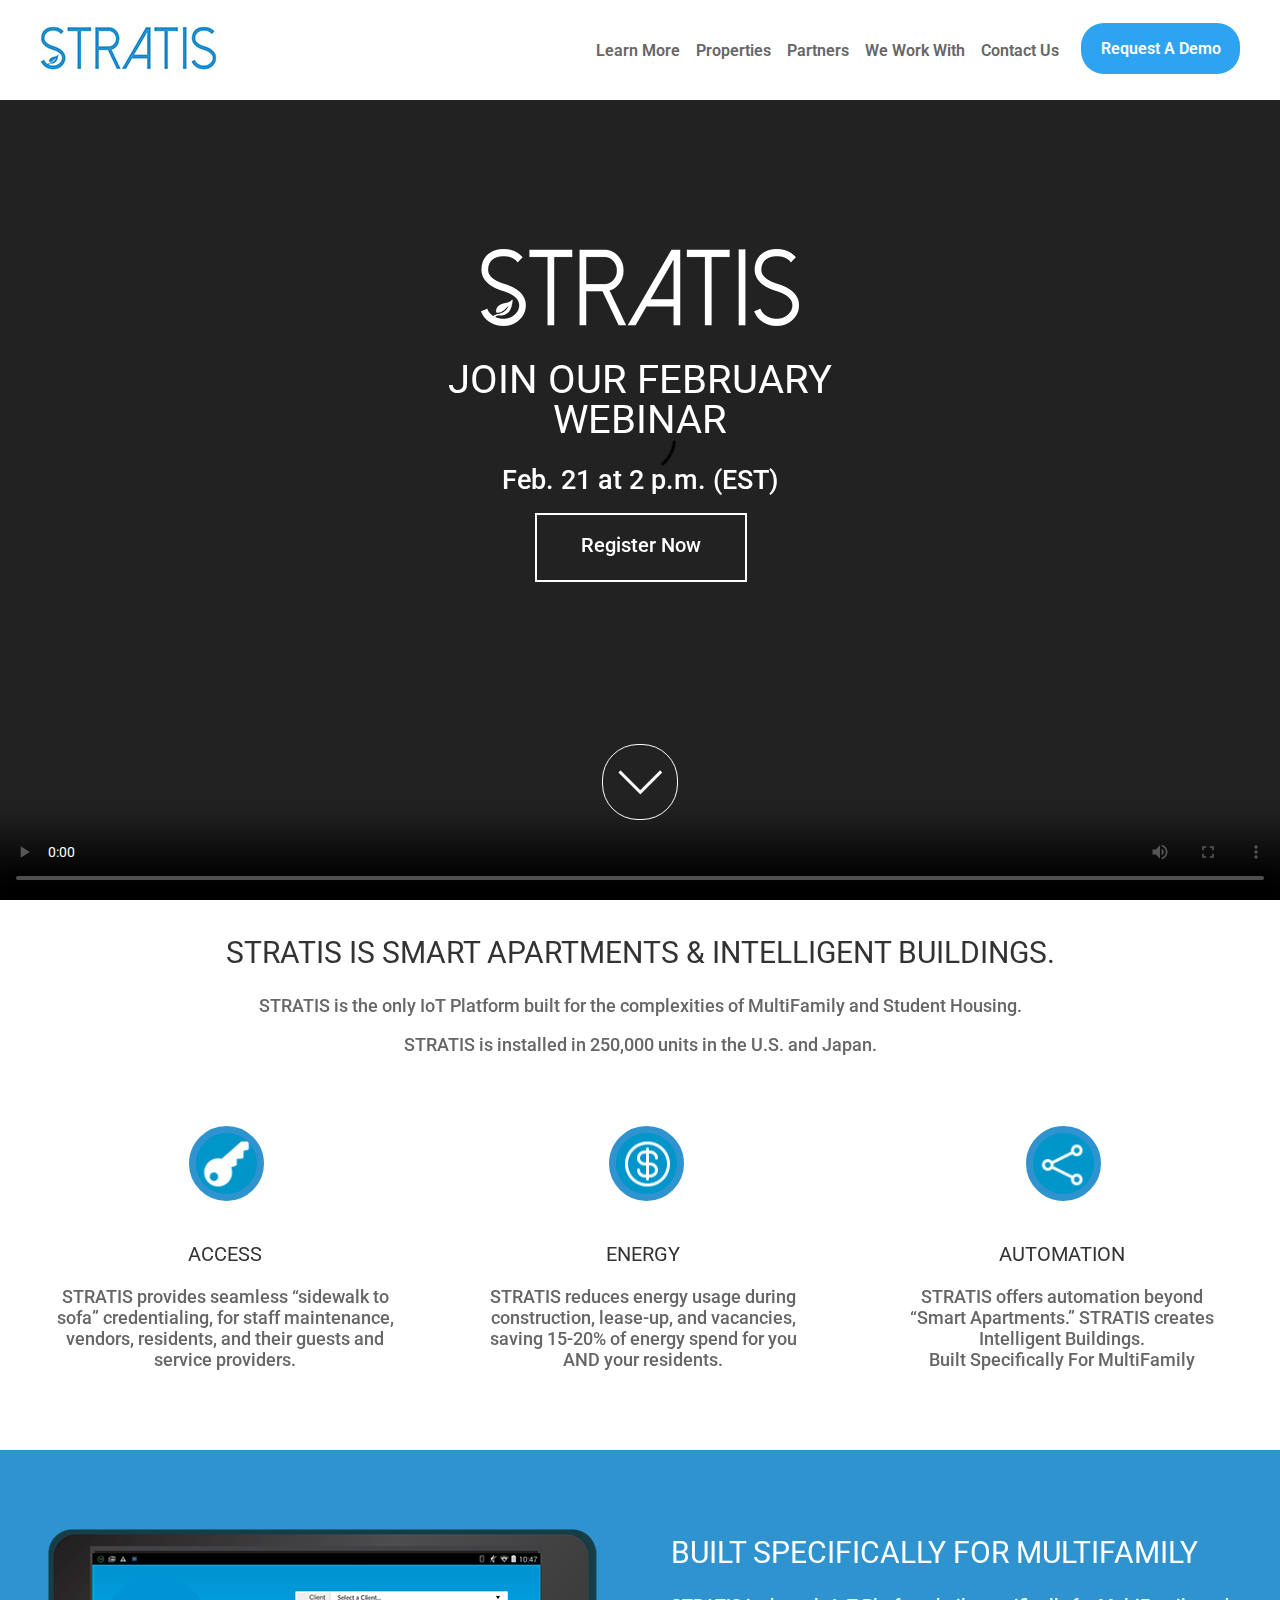
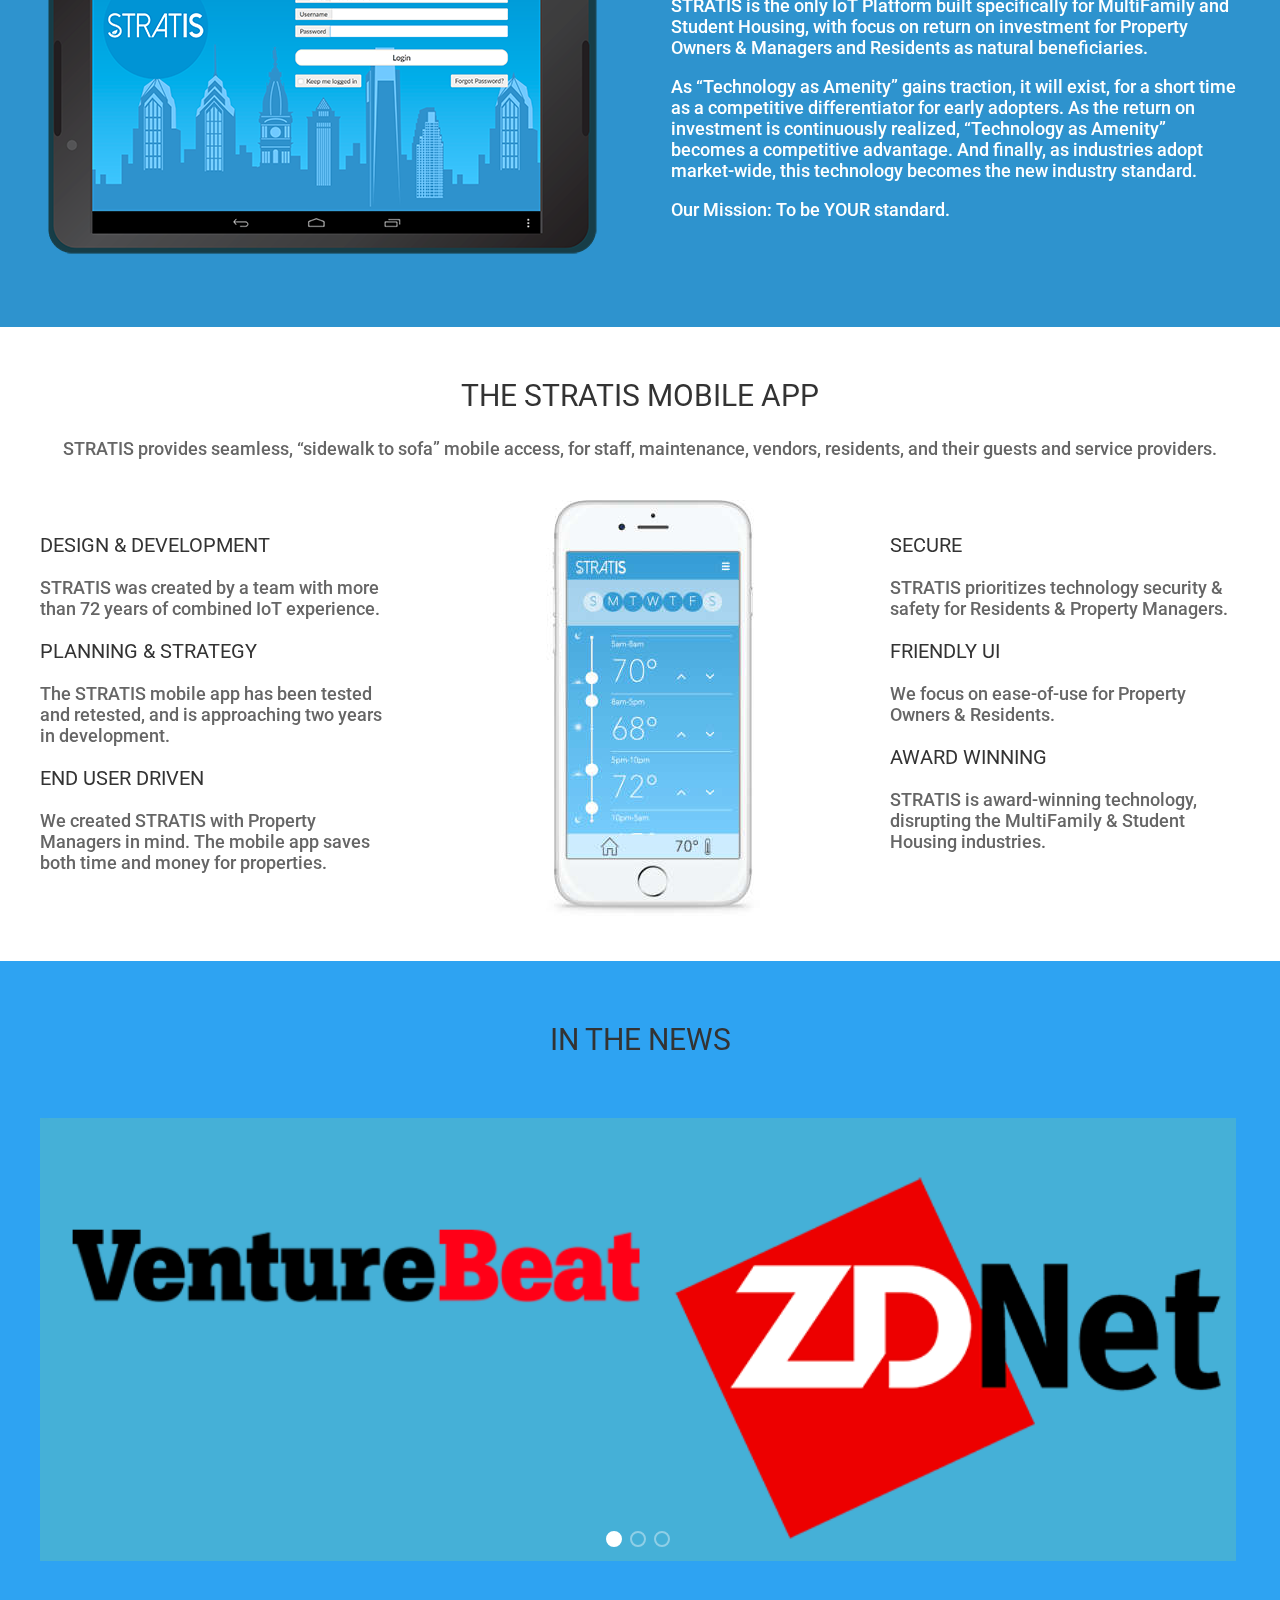
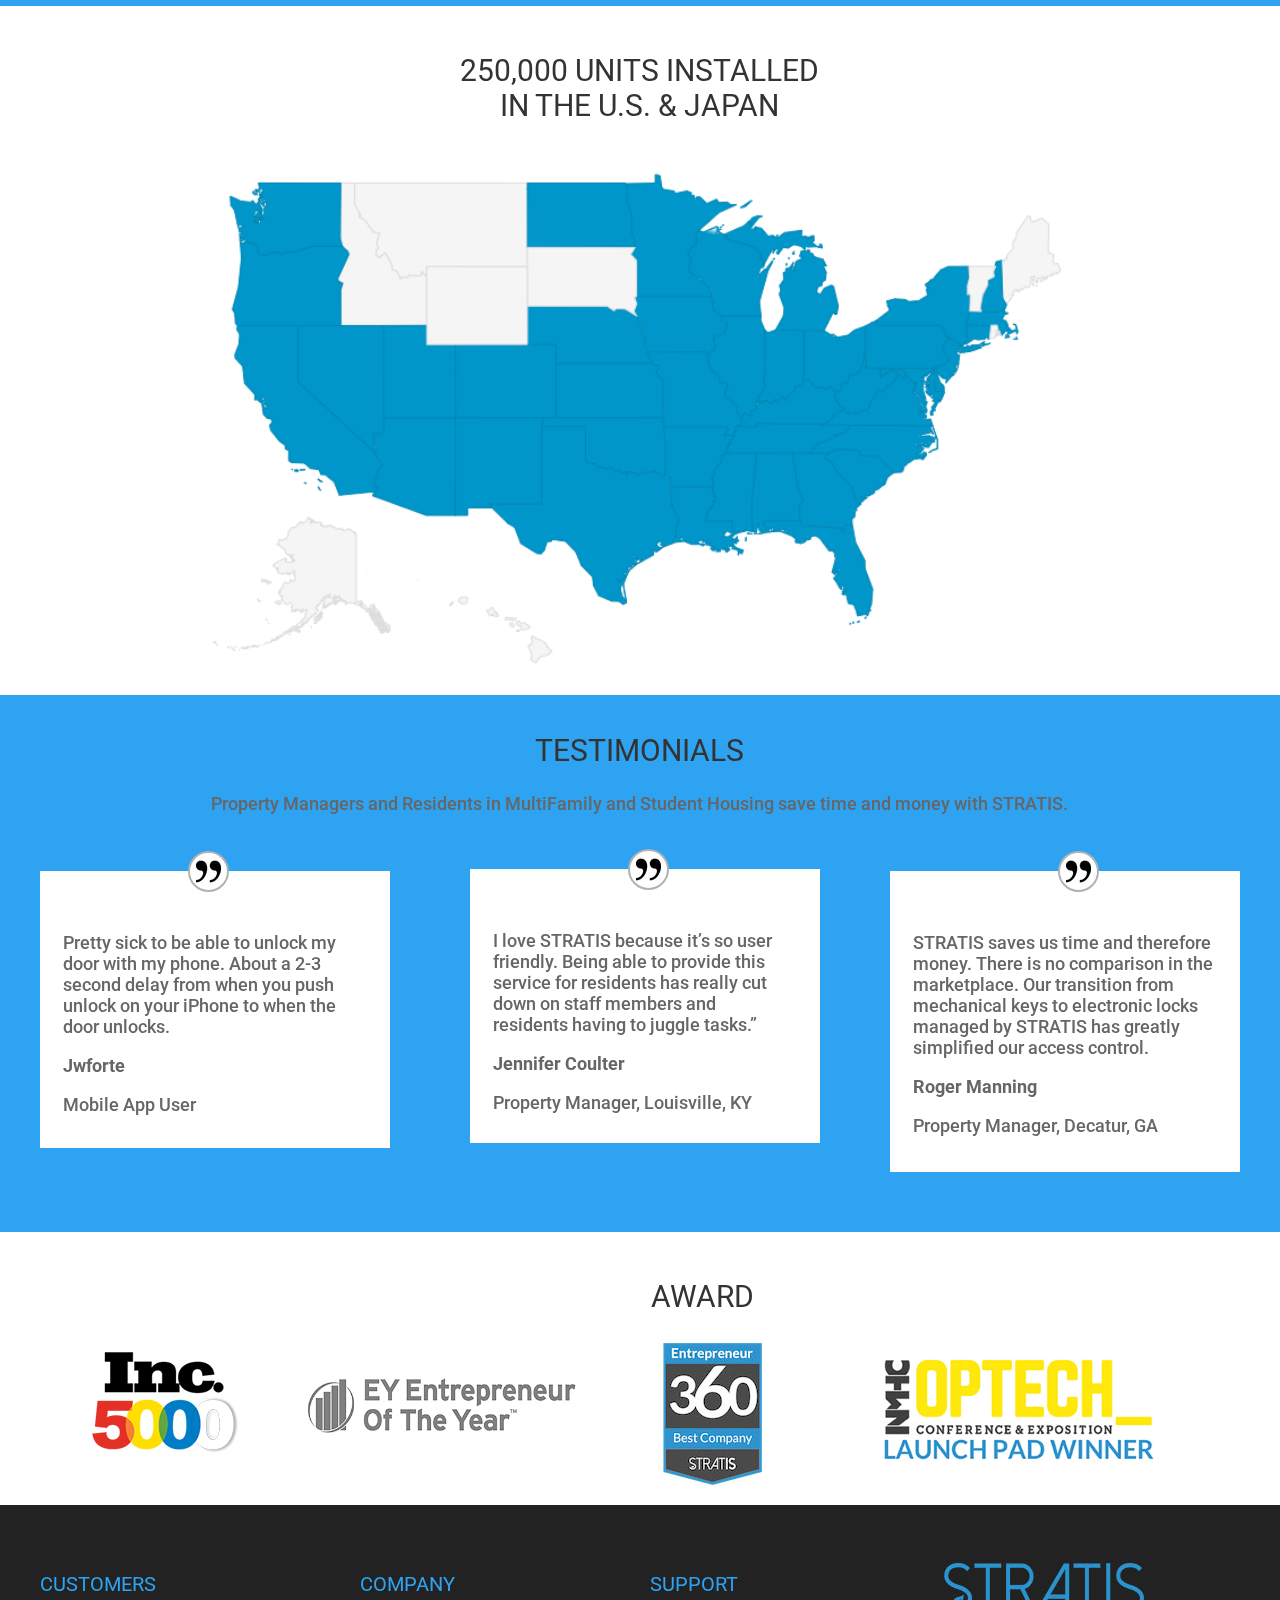
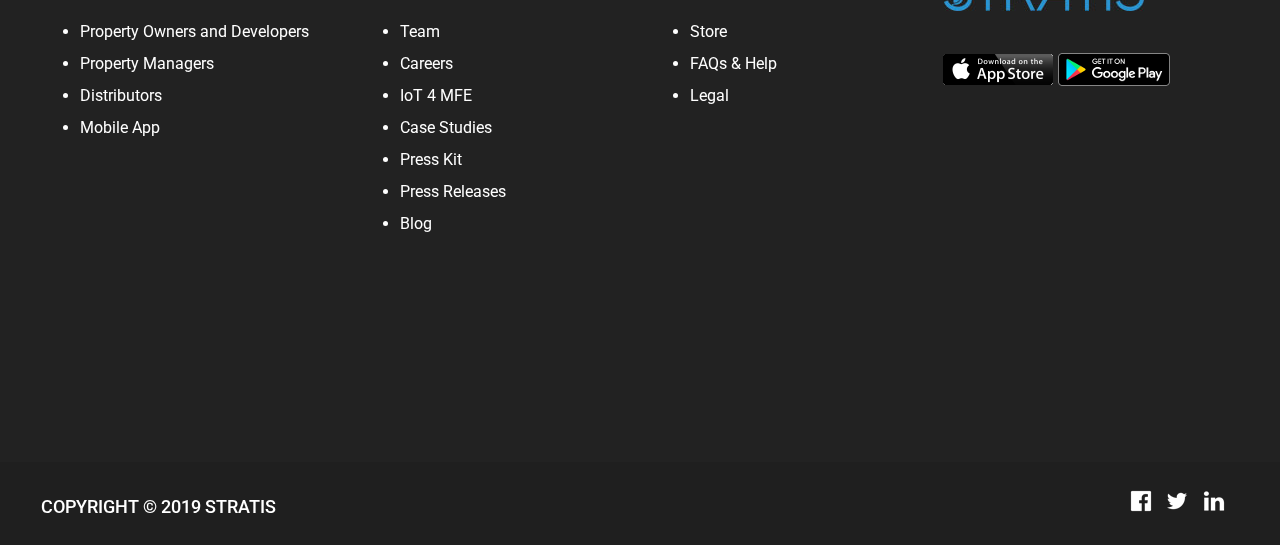
==== commit 7929dc9a: "Batch update" ====
--- a/index.html
+++ b/index.html
@@ -48,7 +48,8 @@
     To view this video please enable JavaScript, and consider upgrading to a web browser
     that <a href="http://videojs.com/html5-video-support/" target="_blank">supports HTML5 video</a>
   </p>
-</video></div></div>
+</video>
+</div></div>
         <div data-silex-type="container" class="editable-style silex-element-content silex-id-1474394621032-2 silex-container-content container-element prevent-draggable website-width hero-section"><div data-silex-type="container" class="editable-style silex-id-1550531609598-3 container-element hero-section-center"><div data-silex-type="text" class="editable-style silex-id-1550531615274-4 text-element hero-text"><div class="silex-element-content normal"><h1><img src="assets/stratis-logo-white-updated.png" alt=""><br></h1><h1>Join Our February Webinar</h1><p>Feb. 21 at 2 p.m. (EST)<br></p></div></div><div data-silex-type="text" class="editable-style silex-id-1550534113158-68 text-element hero-btn"><div class="silex-element-content normal"><p>Register Now</p></div></div></div><div data-silex-type="container" class="editable-style silex-id-1550536126593-69 container-element hero-section-center hero-section-scroll-down"></div></div>
     </div><div data-silex-type="container" class="prevent-draggable container-element editable-style silex-id-1550531726349-6 section-element"><div data-silex-type="container" class="editable-style silex-id-1550531726348-5 container-element silex-element-content silex-container-content website-width prevent-draggable"><div data-silex-type="text" class="editable-style silex-id-1550531749119-7 text-element centered"><div class="silex-element-content normal"><h2>STRATIS is Smart Apartments &amp; Intelligent Buildings.<br></h2><p>STRATIS is the only IoT Platform built for the complexities of MultiFamily and Student Housing.</p><p>STRATIS is installed in 250,000 units in the U.S. and Japan.</p></div></div><div data-silex-type="container" class="editable-style container-element silex-id-1550531972518-11"><div data-silex-type="container" class="editable-style container-element silex-id-1550531972518-12"></div><div data-silex-type="text" class="editable-style text-element silex-id-1550531972518-13 centered"><div class="silex-element-content normal"><h3>Energy</h3><p>STRATIS reduces energy usage during construction, lease-up, and vacancies, saving 15-20% of energy spend for you AND your residents.</p></div></div></div><div data-silex-type="container" class="editable-style silex-id-1550531785968-8 container-element"><div data-silex-type="container" class="editable-style silex-id-1550531805175-9 container-element"></div><div data-silex-type="text" class="editable-style silex-id-1550531939160-10 text-element centered"><div class="silex-element-content normal"><h3>Access<br></h3><p>STRATIS provides seamless “sidewalk to sofa” credentialing, for staff maintenance, vendors, residents, and their guests and service providers.</p></div></div></div><div data-silex-type="container" class="editable-style container-element silex-id-1550531975668-14"><div data-silex-type="container" class="editable-style container-element silex-id-1550531975668-15"></div><div data-silex-type="text" class="editable-style text-element silex-id-1550531975669-16 centered"><div class="silex-element-content normal"><h3>Automation</h3><p>STRATIS offers automation beyond “Smart Apartments.” STRATIS creates Intelligent Buildings.<br>Built Specifically For MultiFamily</p></div></div></div></div></div>
     
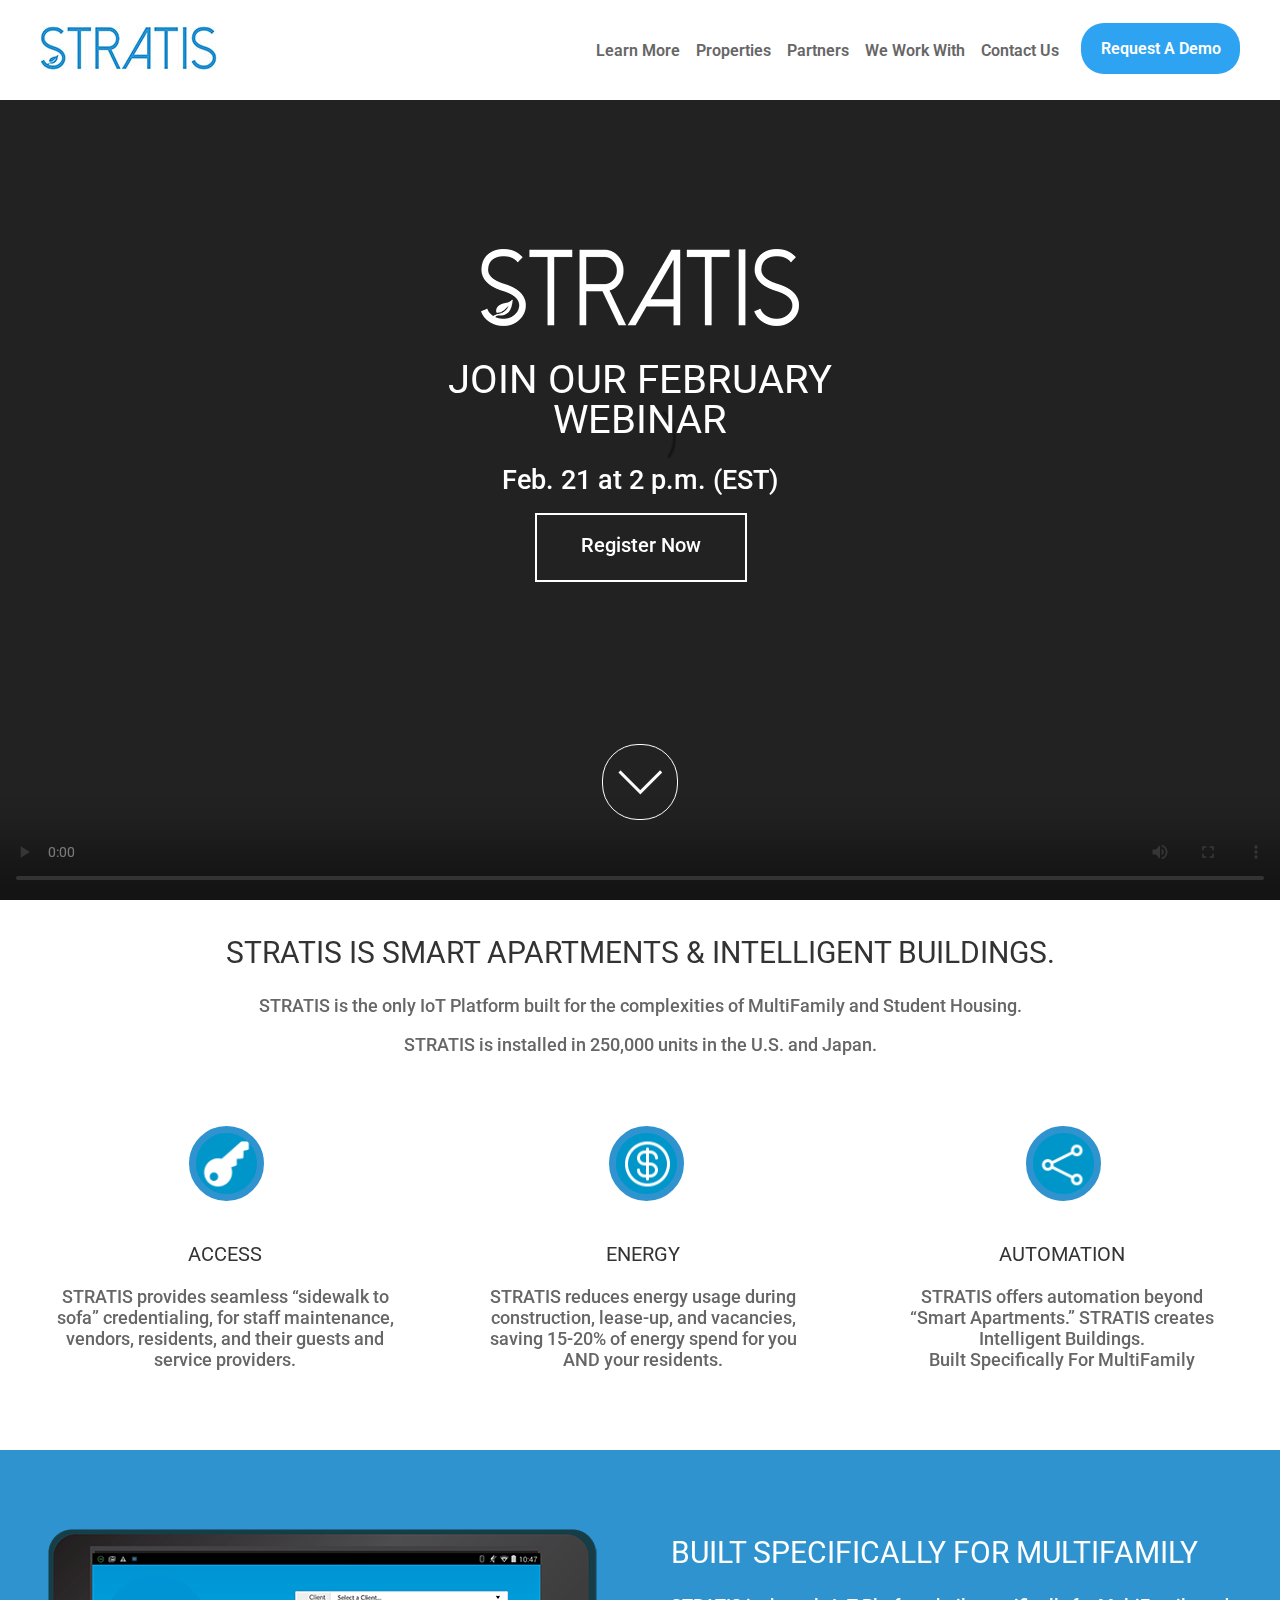
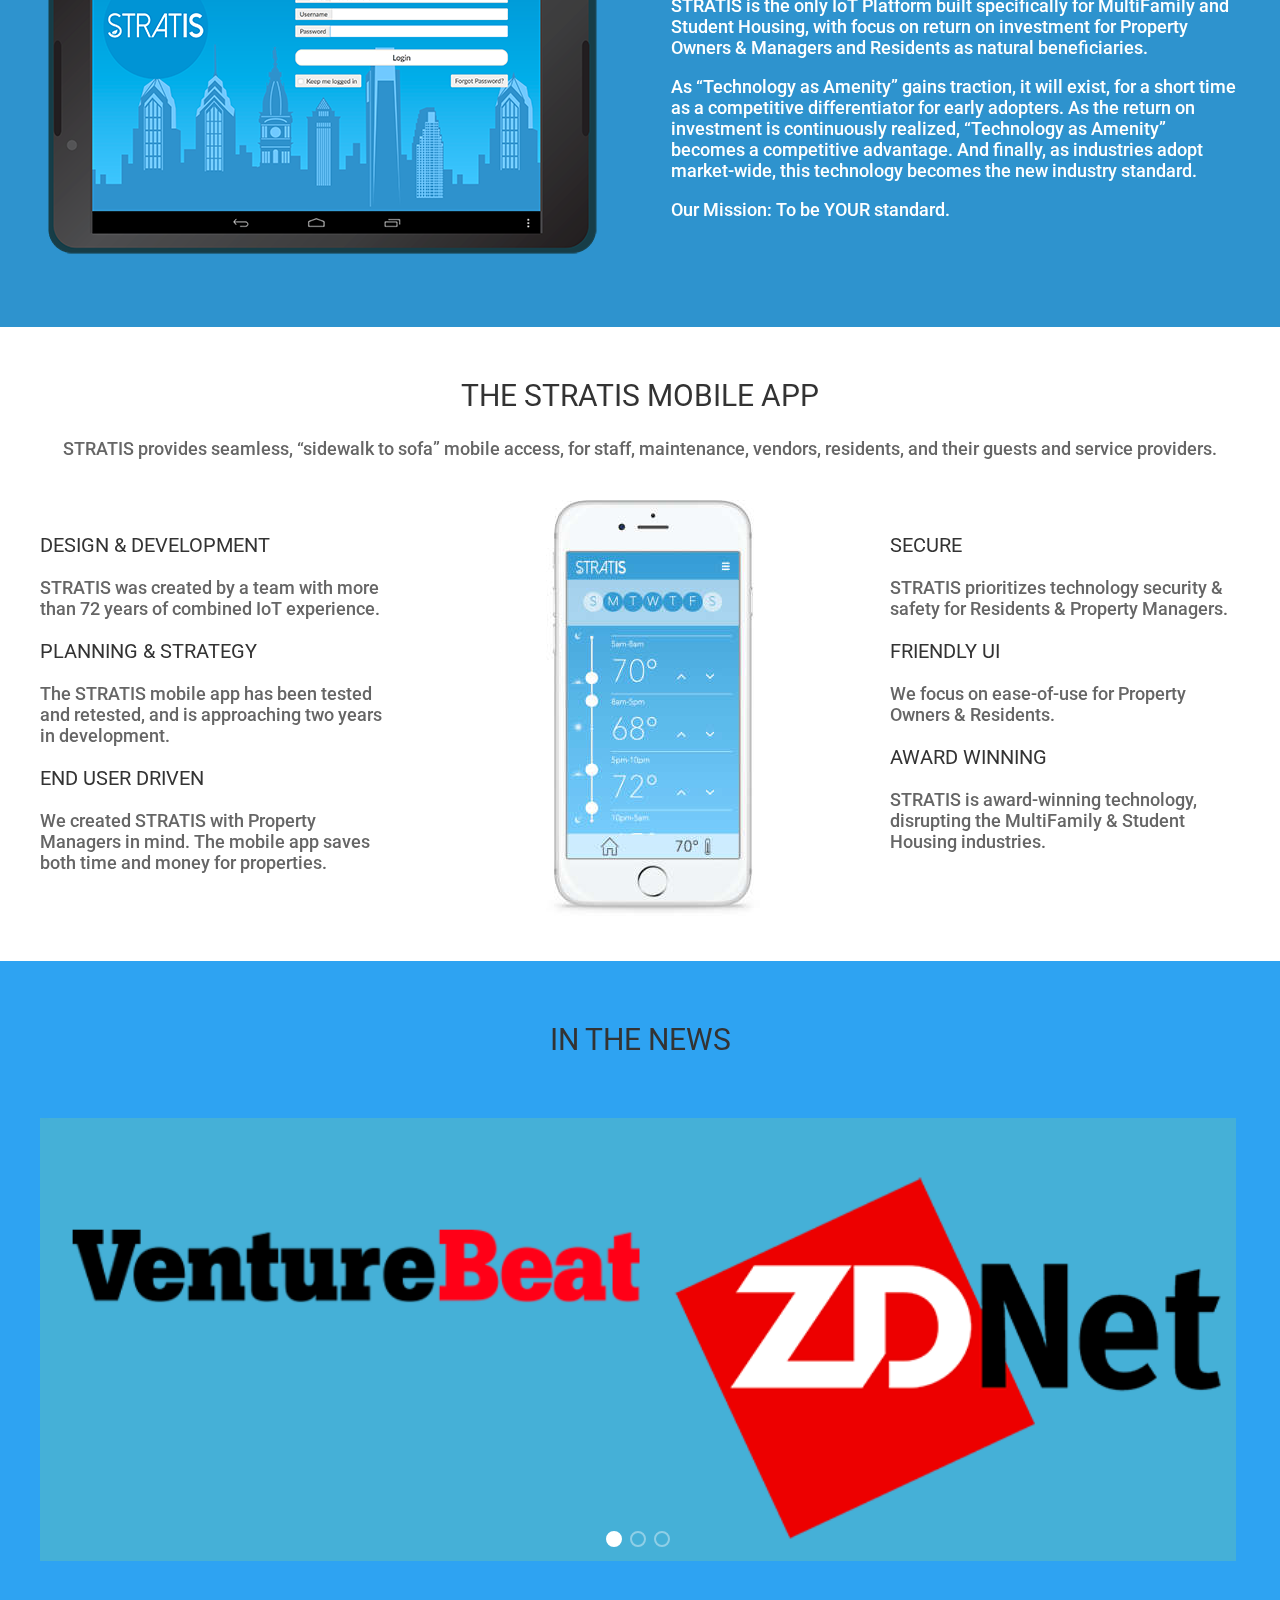
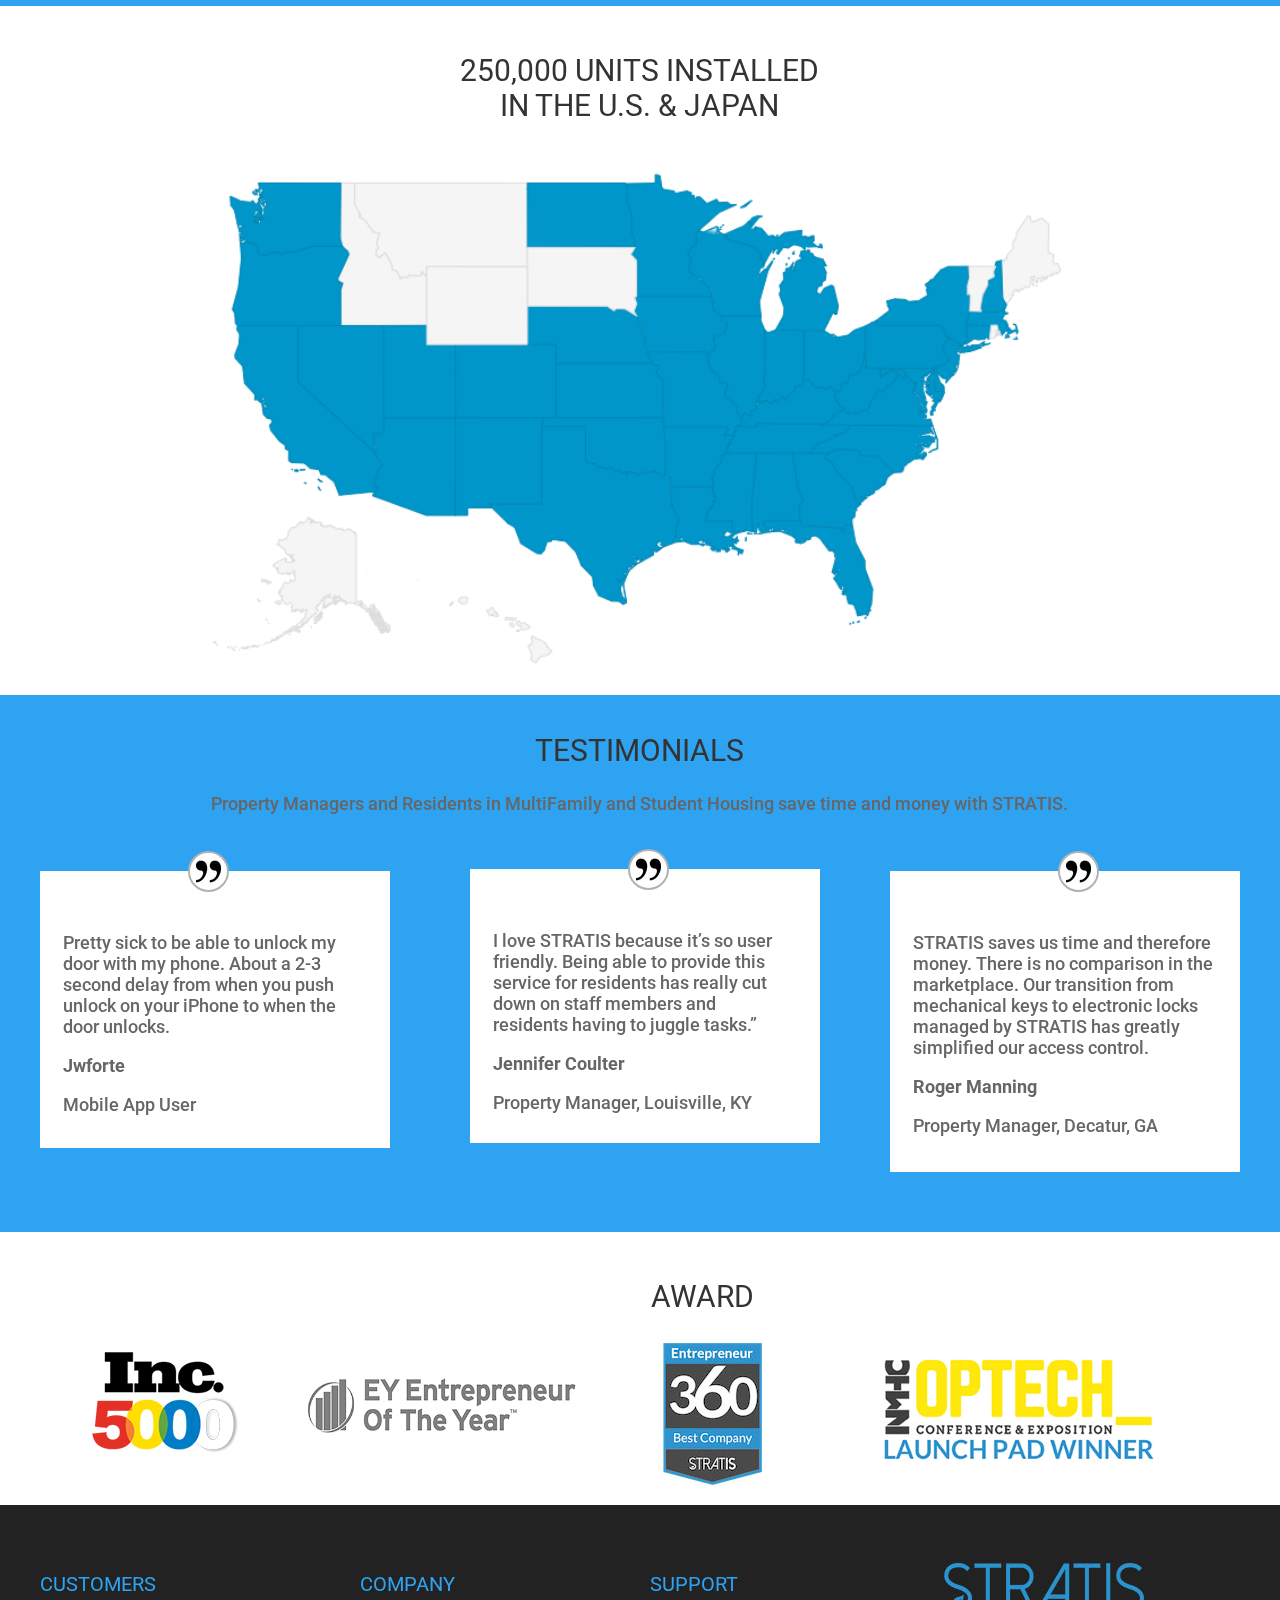
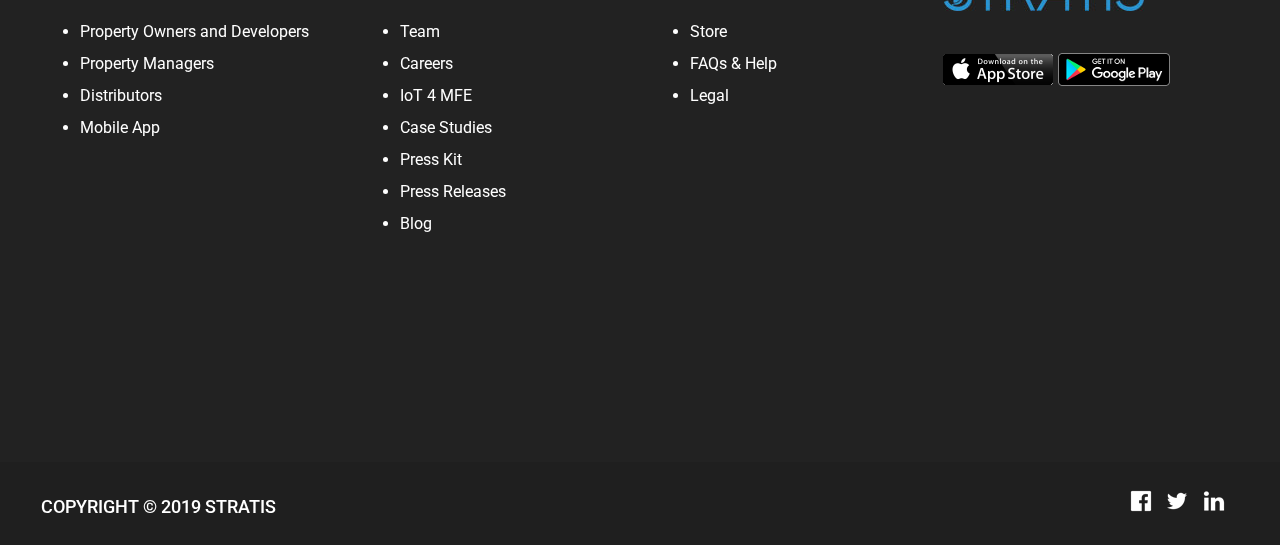
==== commit f1542701: "Batch update" ====
--- a/index.html
+++ b/index.html
@@ -18,8 +18,7 @@
     
 
     
-<link href="https://fonts.googleapis.com/css?family=Roboto" rel="stylesheet" class="silex-custom-font"><meta name="viewport" content="width=device-width, initial-scale=1"><meta name="hostingProvider" content="ghpages"><meta name="websiteUrl" content="http://lexoyo.me/silexisation-example/"><meta name="website-width" content="1200"><script src="js/unslider-min.js"></script><script src="js/unslider-min.js"></script><link rel="stylesheet" href="css/unslider.css"><link rel="stylesheet" href="css/unslider.css"><!-- Silex HEAD tag do not remove --><link href="https://vjs.zencdn.net/5.0/video-js.min.css" rel="stylesheet">
-<script src="https://vjs.zencdn.net/5.0/video.min.js"></script><!-- End of Silex HEAD tag do not remove --><script src="js/script.js" type="text/javascript"></script><link href="css/styles.css" rel="stylesheet" type="text/css"><style>body { opacity: 0; transition: .25s opacity ease; }</style></head>
+<link href="https://fonts.googleapis.com/css?family=Roboto" rel="stylesheet" class="silex-custom-font"><meta name="viewport" content="width=device-width, initial-scale=1"><meta name="hostingProvider" content="ghpages"><meta name="websiteUrl" content="http://lexoyo.me/silexisation-example/"><meta name="website-width" content="1200"><script src="js/unslider-min.js"></script><script src="js/unslider-min.js"></script><link rel="stylesheet" href="css/unslider.css"><link rel="stylesheet" href="css/unslider.css"><!-- Silex HEAD tag do not remove --><!-- End of Silex HEAD tag do not remove --><script src="js/script.js" type="text/javascript"></script><link href="css/styles.css" rel="stylesheet" type="text/css"><style>body { opacity: 0; transition: .25s opacity ease; }</style></head>
 
 <body class="body-initial all-style enable-mobile silex-runtime silex-published" data-silex-type="container">
     <div class="silex-pages">
--- a/css/styles.css
+++ b/css/styles.css
@@ -1,6 +1,6 @@
 
-body.silex-runtime div.nav-fixed {position: fixed; z-index: 2;}div.hero-section {min-height: 100vh; display: flex; align-items: center; justify-content: space-around; flex-direction: column;}div.hero-section-center {position: inherit; top: 0; left: 0; flex: 0 0 auto;}div.hero-section-scroll-down {cursor: pointer;}div.video {width: 100%; height: 100%; top: 0; left: 0;}div.video .silex-element-content {height: 100%;}
-.body-initial {background-color: rgba(255,255,255,1);}.silex-id-1478366444112-1 {top: 100px; background-color: rgba(255,255,255,1); border-width: 0 0 1px 0; border-style: solid; border-color: rgba(34,34,34,1);}.silex-id-1478366444112-0 {min-height: 100px; background-color: transparent; width: 1200px;}.silex-id-1550531466076-0 {width: 177px; min-height: 44px; top: 26px; left: 0px;}.silex-id-1550531498119-1 {width: 493px; min-height: 51px; top: 25px; left: 526px;}.silex-id-1550531569710-2 {width: 159px; min-height: 51px; top: 23px; left: 1041px; background-color: rgba(46,163,242,1); border-radius: 23px 23px 23px 23px;}.silex-id-1474394621033-3 {top: 141px; left: 5px; background-color: rgba(34,34,34,1); min-width: 1200px;}.silex-id-1550540069981-80 {width: 136px; background-color: transparent; min-height: 163px; top: 99px; left: 22px;}.silex-id-1474394621032-2 {min-height: 915px; background-color: transparent; width: 1200px; top: 15px; left: 180px;}.silex-id-1550531609598-3 {width: 635px; background-color: transparent; min-height: 504px; top: 84px; left: 283px;}.silex-id-1550531615274-4 {width: 540px; min-height: 280px; top: 142px; left: 47px;}.silex-id-1550534113158-68 {width: 208px; min-height: 65px; top: 433px; left: 212px; border-width: 2px 2px 2px 2px; border-style: solid; border-color: rgba(255,255,255,1);}.silex-id-1550536126593-69 {width: 74px; background-color: transparent; min-height: 74px; top: 0px; left: 633px; background-image: url('../assets/icon-scroll.png'); background-repeat: no-repeat; background-position: center center; background-size: auto; border-width: 1px 1px 1px 1px; border-style: solid; border-color: rgba(255,255,255,1); border-radius: 36px 36px 36px 36px;}.silex-id-1550531726349-6 {min-width: 1200px;}.silex-id-1550531726348-5 {width: 1200px; min-height: 550px; top: 15px; left: 180px;}.silex-id-1550531749119-7 {width: 1200px; min-height: 155px; top: 10px; left: 0px;}.silex-id-1550531972518-11 {width: 363px; background-color: rgb(255, 255, 255); min-height: 318px; top: 211px; left: 421px;}.silex-id-1550531972518-12 {width: 61px; background-color: rgba(46,147,206,1); min-height: 61px; top: 15px; left: 148px; border-radius: 50px 50px 50px 50px; background-image: url('../assets/icon-dollar.png'); background-position: center center; background-size: contain; border-width: 7px 7px 7px 7px; border-style: solid; border-color: rgba(46,147,206,1);}.silex-id-1550531972518-13 {width: 338px; min-height: 178px; top: 111px; left: 13px;}.silex-id-1550531785968-8 {width: 363px; background-color: rgb(255, 255, 255); min-height: 301px; top: 211px; left: 1px;}.silex-id-1550531805175-9 {width: 61px; background-color: rgba(46,147,206,1); min-height: 61px; top: 15px; left: 148px; border-radius: 50px 50px 50px 50px; background-image: url('../assets/icon-key.png'); background-position: center center; background-size: contain; border-width: 7px 7px 7px 7px; border-style: solid; border-color: rgba(46,147,206,1);}.silex-id-1550531939160-10 {width: 338px; min-height: 178px; top: 111px; left: 15px;}.silex-id-1550531975668-14 {width: 363px; background-color: rgb(255, 255, 255); min-height: 314px; top: 211px; left: 838px;}.silex-id-1550531975668-15 {width: 61px; background-color: rgba(46,147,206,1); min-height: 61px; top: 15px; left: 148px; border-radius: 50px 50px 50px 50px; background-image: url('../assets/icon-share.png'); background-position: center center; background-size: contain; border-width: 7px 7px 7px 7px; border-style: solid; border-color: rgba(46,147,206,1);}.silex-id-1550531975669-16 {width: 338px; min-height: 178px; top: 111px; left: 15px;}.silex-id-1550532070510-18 {min-width: 1200px; background-color: rgba(46,147,206,1);}.silex-id-1550532070508-17 {width: 1200px; min-height: 477px; top: 15px; left: 180px;}.silex-id-1550532135584-19 {width: 567px; min-height: 361px; top: 62px; left: 0px;}.silex-id-1550532151807-20 {width: 569px; min-height: 391px; top: 60px; left: 631px;}.silex-id-1550532223197-22 {min-width: 1200px;}.silex-id-1550532223191-21 {width: 1200px; min-height: 634px; top: 15px; left: 180px;}.silex-id-1550532278667-24 {width: 214px; min-height: 417px; top: 173px; left: 506px;}.silex-id-1550532234363-23 {width: 1200px; min-height: 145px; top: 26px; left: 0px;}.silex-id-1550532348671-26 {width: 350px; min-height: 413px; top: 186px; left: 850px;}.silex-id-1550532299721-25 {width: 350px; min-height: 406px; top: 186px; left: 0px;}.silex-id-1550532414679-28 {min-width: 1200px; background-color: rgba(46,163,242,1);}.silex-id-1550532414678-27 {width: 1200px; min-height: 645px; top: 15px; left: 180px;}.silex-id-1550532457253-30 {height: 443px; width: 1196px; background-color: transparent; top: 157px; left: 0px;}.silex-id-1550532423456-29 {width: 1200px; min-height: 85px; top: 36px; left: 0px;}.silex-id-1550532550818-32 {min-width: 1200px;}.silex-id-1550532550818-31 {width: 1200px; min-height: 689px; top: 15px; left: 180px;}.silex-id-1550532577849-33 {width: 1199px; min-height: 120px; top: 22px; left: 0px;}.silex-id-1550532598053-34 {width: 873px; min-height: 532px; top: 147px; left: 160px;}.silex-id-1550532634698-36 {min-width: 1200px; background-color: rgba(46,163,242,1);}.silex-id-1550532634694-35 {width: 1200px; min-height: 537px; top: 15px; left: 180px;}.silex-id-1550532883480-42 {width: 350px; background-color: rgb(255, 255, 255); min-height: 274px; top: 174px; left: 430px;}.silex-id-1550532883480-43 {width: 37px; background-color: rgb(255, 255, 255); min-height: 37px; top: -20px; left: 158px; background-image: url('../assets/icon-quote.png'); background-repeat: no-repeat; background-position: center center; border-radius: 29px 29px 29px 29px; border-width: 2px 2px 2px 2px; border-style: solid; border-color: rgba(178,178,178,1);}.silex-id-1550532883480-44 {width: 300px; min-height: 197px; top: 43px; left: 23px;}.silex-id-1550532660111-37 {width: 1200px; min-height: 145px; top: 13px; left: -1px;}.silex-id-1550532886566-45 {width: 350px; background-color: rgb(255, 255, 255); min-height: 301px; top: 176px; left: 850px;}.silex-id-1550532886566-46 {width: 37px; background-color: rgb(255, 255, 255); min-height: 37px; top: -20px; left: 168px; background-image: url('../assets/icon-quote.png'); background-repeat: no-repeat; background-position: center center; border-radius: 29px 29px 29px 29px; border-width: 2px 2px 2px 2px; border-style: solid; border-color: rgba(178,178,178,1);}.silex-id-1550532886567-47 {width: 300px; min-height: 197px; top: 43px; left: 23px;}.silex-id-1550532698514-38 {width: 350px; background-color: rgb(255, 255, 255); min-height: 277px; top: 176px; left: 0px;}.silex-id-1550532771820-40 {width: 37px; background-color: rgb(255, 255, 255); min-height: 37px; top: -20px; left: 148px; background-image: url('../assets/icon-quote.png'); background-repeat: no-repeat; background-position: center center; border-radius: 29px 29px 29px 29px; border-width: 2px 2px 2px 2px; border-style: solid; border-color: rgba(178,178,178,1);}.silex-id-1550532827878-41 {width: 300px; min-height: 197px; top: 43px; left: 23px;}.silex-id-1550532961972-49 {min-width: 1200px;}.silex-id-1550532961971-48 {width: 1200px; min-height: 273px; top: 15px; left: 180px;}.silex-id-1550532971112-50 {width: 254px; min-height: 51px; top: 22px; left: 535px;}.silex-id-1550533011341-52 {width: 125px; min-height: 150px; top: 107px; left: 610px;}.silex-id-1550533031340-53 {width: 271px; min-height: 84px; top: 132px; left: 266px;}.silex-id-1550533049247-54 {width: 345px; min-height: 106px; top: 124px; left: 801px;}.silex-id-1550532997534-51 {width: 150px; min-height: 101px; top: 120px; left: 52px;}.silex-id-1550533060270-56 {min-width: 1200px; background-color: rgba(34,34,34,1);}.silex-id-1550533060270-55 {width: 1200px; min-height: 557px; top: 15px; left: 180px;}.silex-id-1550533311151-63 {width: 200px; min-height: 48px; top: 58px; left: 904px;}.silex-id-1550533334502-65 {width: 112px; min-height: 33px; top: 148px; left: 1018px;}.silex-id-1550533325518-64 {width: 112px; min-height: 33px; top: 148px; left: 902px;}.silex-id-1550533137974-59 {width: 271px; min-height: 100px; top: 47px; left: 0px;}.silex-id-1550533197769-60 {width: 242px; min-height: 303px; top: 47px; left: 320px;}.silex-id-1550533250040-61 {width: 207px; min-height: 170px; top: 47px; left: 610px;}.silex-id-1550533089703-58 {min-width: 1200px; background-color: rgba(31,31,31,1);}.silex-id-1550533089702-57 {width: 1200px; background-color: transparent; min-height: 83px; top: 15px; left: 180px;}.silex-id-1550533361043-66 {width: 264px; min-height: 51px; top: 16px; left: 1px;}.silex-id-1550533389804-67 {width: 115px; min-height: 68px; background-color: transparent; top: 7px; left: 1085px;}
+body.silex-runtime div.nav-fixed {position: fixed; z-index: 2;}div.hero-section {min-height: 100vh; display: flex; align-items: center; justify-content: space-around; flex-direction: column;}div.hero-section-center {position: inherit; top: 0; left: 0; flex: 0 0 auto;}div.hero-section-scroll-down {cursor: pointer;}div.video {width: 100%; height: 100%; top: 0; left: 0;}div.video .silex-element-content {height: 100%;}div.video video {object-fit: cover;}
+.body-initial {background-color: rgba(255,255,255,1);}.silex-id-1478366444112-1 {top: 100px; background-color: rgba(255,255,255,1); border-width: 0 0 1px 0; border-style: solid; border-color: rgba(34,34,34,1);}.silex-id-1478366444112-0 {min-height: 100px; background-color: transparent; width: 1200px;}.silex-id-1550531466076-0 {width: 177px; min-height: 44px; top: 26px; left: 0px;}.silex-id-1550531498119-1 {width: 493px; min-height: 51px; top: 25px; left: 526px;}.silex-id-1550531569710-2 {width: 159px; min-height: 51px; top: 23px; left: 1041px; background-color: rgba(46,163,242,1); border-radius: 23px 23px 23px 23px;}.silex-id-1474394621033-3 {top: 141px; left: 5px; background-color: rgba(34,34,34,1); min-width: 1200px;}.silex-id-1550540069981-80 {width: 136px; background-color: transparent; min-height: 163px; top: 99px; left: 22px; opacity: 0.4;}.silex-id-1474394621032-2 {min-height: 915px; background-color: transparent; width: 1200px; top: 15px; left: 180px;}.silex-id-1550531609598-3 {width: 635px; background-color: transparent; min-height: 504px; top: 84px; left: 283px;}.silex-id-1550531615274-4 {width: 540px; min-height: 280px; top: 142px; left: 47px;}.silex-id-1550534113158-68 {width: 208px; min-height: 65px; top: 433px; left: 212px; border-width: 2px 2px 2px 2px; border-style: solid; border-color: rgba(255,255,255,1);}.silex-id-1550536126593-69 {width: 74px; background-color: transparent; min-height: 74px; top: 0px; left: 633px; background-image: url('../assets/icon-scroll.png'); background-repeat: no-repeat; background-position: center center; background-size: auto; border-width: 1px 1px 1px 1px; border-style: solid; border-color: rgba(255,255,255,1); border-radius: 36px 36px 36px 36px;}.silex-id-1550531726349-6 {min-width: 1200px;}.silex-id-1550531726348-5 {width: 1200px; min-height: 550px; top: 15px; left: 180px;}.silex-id-1550531749119-7 {width: 1200px; min-height: 155px; top: 10px; left: 0px;}.silex-id-1550531972518-11 {width: 363px; background-color: rgb(255, 255, 255); min-height: 318px; top: 211px; left: 421px;}.silex-id-1550531972518-12 {width: 61px; background-color: rgba(46,147,206,1); min-height: 61px; top: 15px; left: 148px; border-radius: 50px 50px 50px 50px; background-image: url('../assets/icon-dollar.png'); background-position: center center; background-size: contain; border-width: 7px 7px 7px 7px; border-style: solid; border-color: rgba(46,147,206,1);}.silex-id-1550531972518-13 {width: 338px; min-height: 178px; top: 111px; left: 13px;}.silex-id-1550531785968-8 {width: 363px; background-color: rgb(255, 255, 255); min-height: 301px; top: 211px; left: 1px;}.silex-id-1550531805175-9 {width: 61px; background-color: rgba(46,147,206,1); min-height: 61px; top: 15px; left: 148px; border-radius: 50px 50px 50px 50px; background-image: url('../assets/icon-key.png'); background-position: center center; background-size: contain; border-width: 7px 7px 7px 7px; border-style: solid; border-color: rgba(46,147,206,1);}.silex-id-1550531939160-10 {width: 338px; min-height: 178px; top: 111px; left: 15px;}.silex-id-1550531975668-14 {width: 363px; background-color: rgb(255, 255, 255); min-height: 314px; top: 211px; left: 838px;}.silex-id-1550531975668-15 {width: 61px; background-color: rgba(46,147,206,1); min-height: 61px; top: 15px; left: 148px; border-radius: 50px 50px 50px 50px; background-image: url('../assets/icon-share.png'); background-position: center center; background-size: contain; border-width: 7px 7px 7px 7px; border-style: solid; border-color: rgba(46,147,206,1);}.silex-id-1550531975669-16 {width: 338px; min-height: 178px; top: 111px; left: 15px;}.silex-id-1550532070510-18 {min-width: 1200px; background-color: rgba(46,147,206,1);}.silex-id-1550532070508-17 {width: 1200px; min-height: 477px; top: 15px; left: 180px;}.silex-id-1550532135584-19 {width: 567px; min-height: 361px; top: 62px; left: 0px;}.silex-id-1550532151807-20 {width: 569px; min-height: 391px; top: 60px; left: 631px;}.silex-id-1550532223197-22 {min-width: 1200px;}.silex-id-1550532223191-21 {width: 1200px; min-height: 634px; top: 15px; left: 180px;}.silex-id-1550532278667-24 {width: 214px; min-height: 417px; top: 173px; left: 506px;}.silex-id-1550532234363-23 {width: 1200px; min-height: 145px; top: 26px; left: 0px;}.silex-id-1550532348671-26 {width: 350px; min-height: 413px; top: 186px; left: 850px;}.silex-id-1550532299721-25 {width: 350px; min-height: 406px; top: 186px; left: 0px;}.silex-id-1550532414679-28 {min-width: 1200px; background-color: rgba(46,163,242,1);}.silex-id-1550532414678-27 {width: 1200px; min-height: 645px; top: 15px; left: 180px;}.silex-id-1550532457253-30 {height: 443px; width: 1196px; background-color: transparent; top: 157px; left: 0px;}.silex-id-1550532423456-29 {width: 1200px; min-height: 85px; top: 36px; left: 0px;}.silex-id-1550532550818-32 {min-width: 1200px;}.silex-id-1550532550818-31 {width: 1200px; min-height: 689px; top: 15px; left: 180px;}.silex-id-1550532577849-33 {width: 1199px; min-height: 120px; top: 22px; left: 0px;}.silex-id-1550532598053-34 {width: 873px; min-height: 532px; top: 147px; left: 160px;}.silex-id-1550532634698-36 {min-width: 1200px; background-color: rgba(46,163,242,1);}.silex-id-1550532634694-35 {width: 1200px; min-height: 537px; top: 15px; left: 180px;}.silex-id-1550532883480-42 {width: 350px; background-color: rgb(255, 255, 255); min-height: 274px; top: 174px; left: 430px;}.silex-id-1550532883480-43 {width: 37px; background-color: rgb(255, 255, 255); min-height: 37px; top: -20px; left: 158px; background-image: url('../assets/icon-quote.png'); background-repeat: no-repeat; background-position: center center; border-radius: 29px 29px 29px 29px; border-width: 2px 2px 2px 2px; border-style: solid; border-color: rgba(178,178,178,1);}.silex-id-1550532883480-44 {width: 300px; min-height: 197px; top: 43px; left: 23px;}.silex-id-1550532660111-37 {width: 1200px; min-height: 145px; top: 13px; left: -1px;}.silex-id-1550532886566-45 {width: 350px; background-color: rgb(255, 255, 255); min-height: 301px; top: 176px; left: 850px;}.silex-id-1550532886566-46 {width: 37px; background-color: rgb(255, 255, 255); min-height: 37px; top: -20px; left: 168px; background-image: url('../assets/icon-quote.png'); background-repeat: no-repeat; background-position: center center; border-radius: 29px 29px 29px 29px; border-width: 2px 2px 2px 2px; border-style: solid; border-color: rgba(178,178,178,1);}.silex-id-1550532886567-47 {width: 300px; min-height: 197px; top: 43px; left: 23px;}.silex-id-1550532698514-38 {width: 350px; background-color: rgb(255, 255, 255); min-height: 277px; top: 176px; left: 0px;}.silex-id-1550532771820-40 {width: 37px; background-color: rgb(255, 255, 255); min-height: 37px; top: -20px; left: 148px; background-image: url('../assets/icon-quote.png'); background-repeat: no-repeat; background-position: center center; border-radius: 29px 29px 29px 29px; border-width: 2px 2px 2px 2px; border-style: solid; border-color: rgba(178,178,178,1);}.silex-id-1550532827878-41 {width: 300px; min-height: 197px; top: 43px; left: 23px;}.silex-id-1550532961972-49 {min-width: 1200px;}.silex-id-1550532961971-48 {width: 1200px; min-height: 273px; top: 15px; left: 180px;}.silex-id-1550532971112-50 {width: 254px; min-height: 51px; top: 22px; left: 535px;}.silex-id-1550533011341-52 {width: 125px; min-height: 150px; top: 107px; left: 610px;}.silex-id-1550533031340-53 {width: 271px; min-height: 84px; top: 132px; left: 266px;}.silex-id-1550533049247-54 {width: 345px; min-height: 106px; top: 124px; left: 801px;}.silex-id-1550532997534-51 {width: 150px; min-height: 101px; top: 120px; left: 52px;}.silex-id-1550533060270-56 {min-width: 1200px; background-color: rgba(34,34,34,1);}.silex-id-1550533060270-55 {width: 1200px; min-height: 557px; top: 15px; left: 180px;}.silex-id-1550533311151-63 {width: 200px; min-height: 48px; top: 58px; left: 904px;}.silex-id-1550533334502-65 {width: 112px; min-height: 33px; top: 148px; left: 1018px;}.silex-id-1550533325518-64 {width: 112px; min-height: 33px; top: 148px; left: 902px;}.silex-id-1550533137974-59 {width: 271px; min-height: 100px; top: 47px; left: 0px;}.silex-id-1550533197769-60 {width: 242px; min-height: 303px; top: 47px; left: 320px;}.silex-id-1550533250040-61 {width: 207px; min-height: 170px; top: 47px; left: 610px;}.silex-id-1550533089703-58 {min-width: 1200px; background-color: rgba(31,31,31,1);}.silex-id-1550533089702-57 {width: 1200px; background-color: transparent; min-height: 83px; top: 15px; left: 180px;}.silex-id-1550533361043-66 {width: 264px; min-height: 51px; top: 16px; left: 1px;}.silex-id-1550533389804-67 {width: 115px; min-height: 68px; background-color: transparent; top: 7px; left: 1085px;}
 h1 {font-weight: 400; font-size: 40px; color: #FFFFFF; text-align: center; text-transform: uppercase; line-height: 1;}h2 {font-weight: 400; font-size: 30px; color: #333333; text-align: center; text-transform: uppercase;}h3 {font-weight: 400; font-size: 20px; color: #333333; text-align: center; text-transform: uppercase;}.text-element > .silex-element-content {font-family: 'Roboto', sans-serif;}p {font-weight: 500; font-size: 18px; color: #666666;}
 .website-width {width: 1200px;}
 .nav p {font-weight: 600; font-size: 16px; color: #666666; text-align: right;}
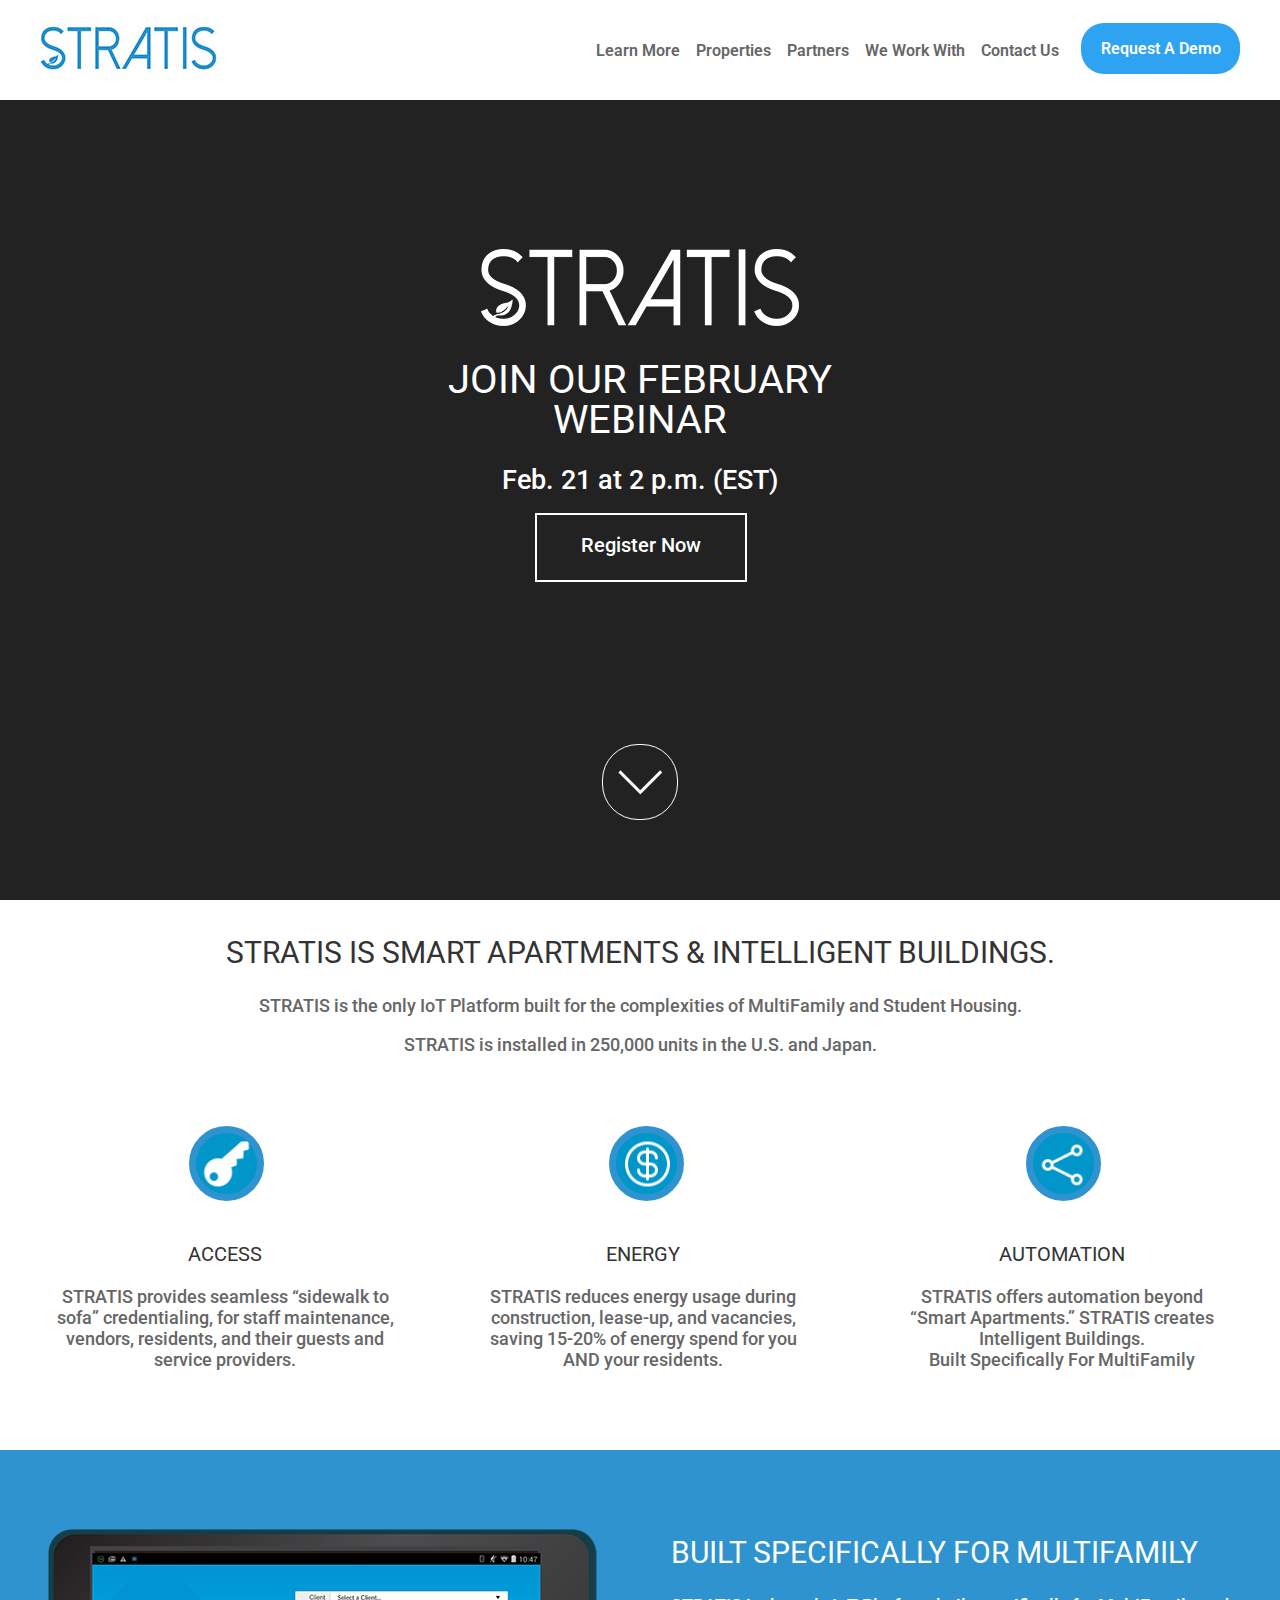
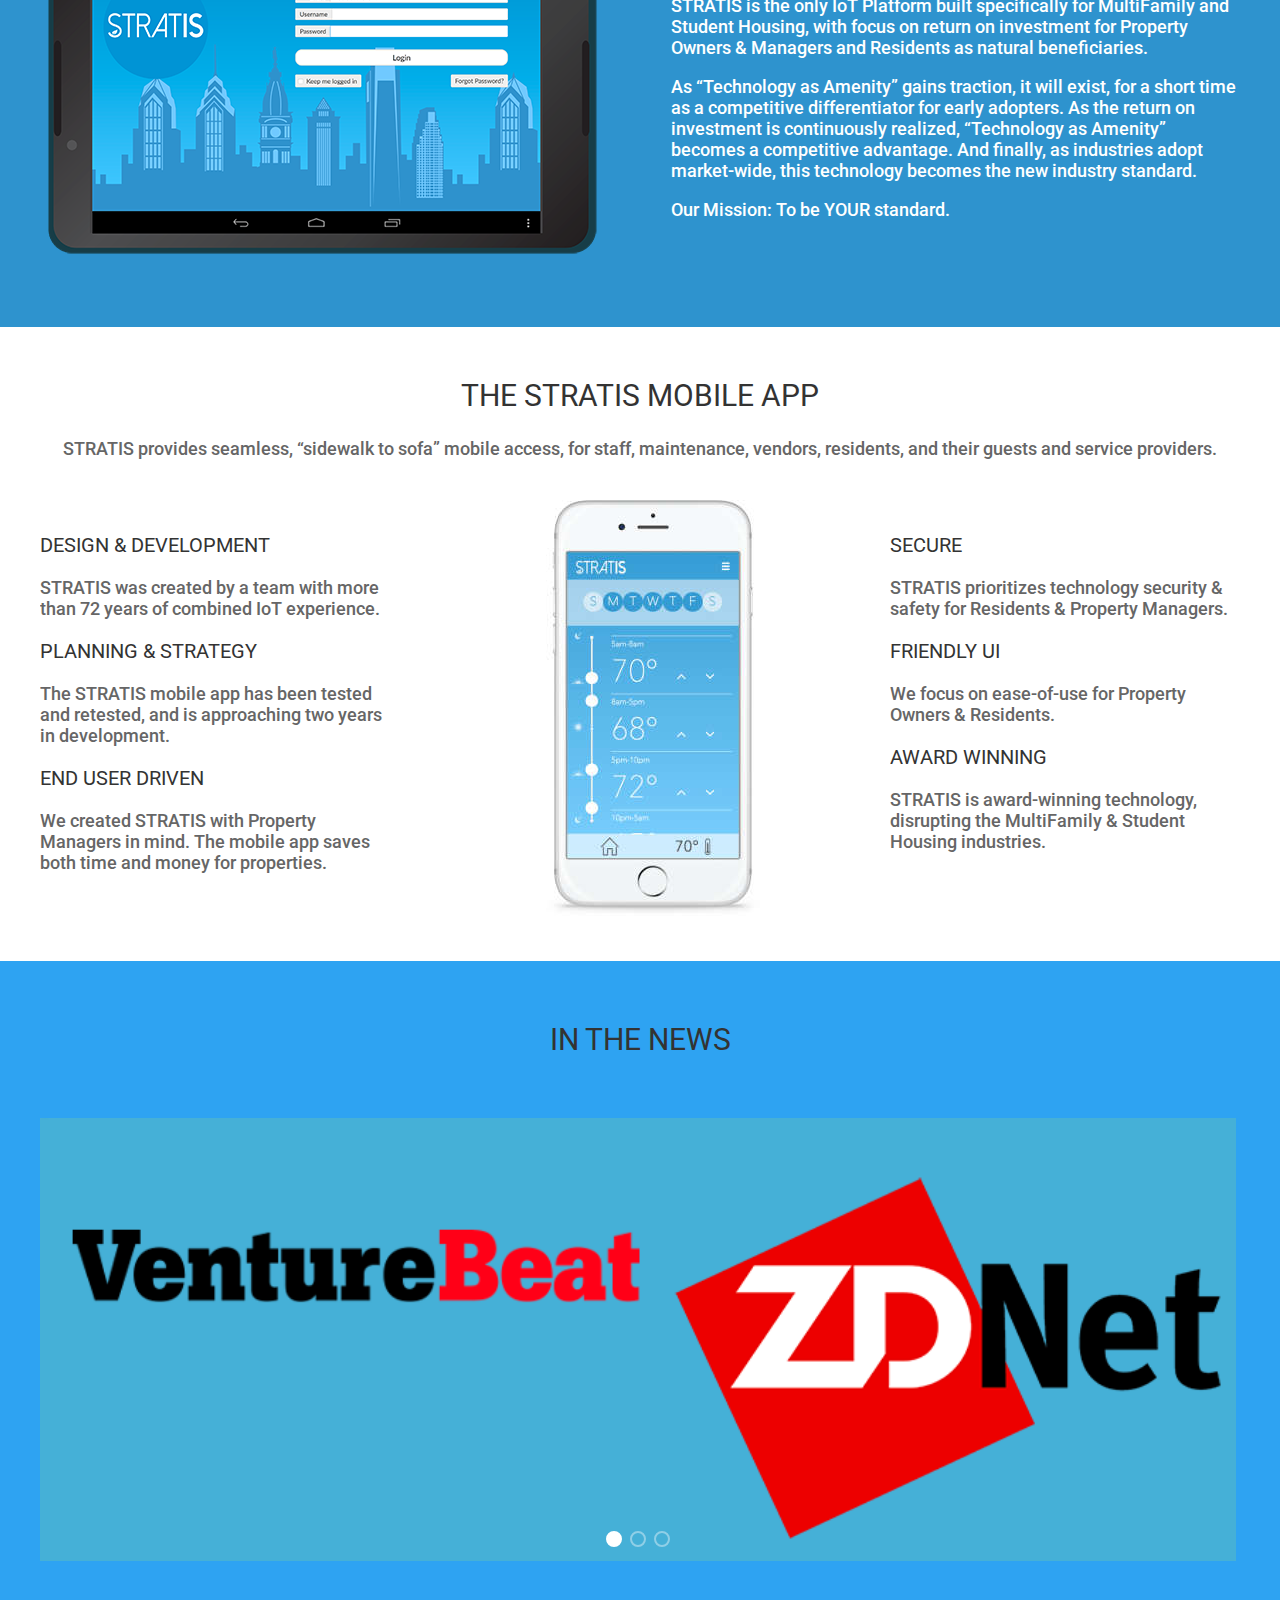
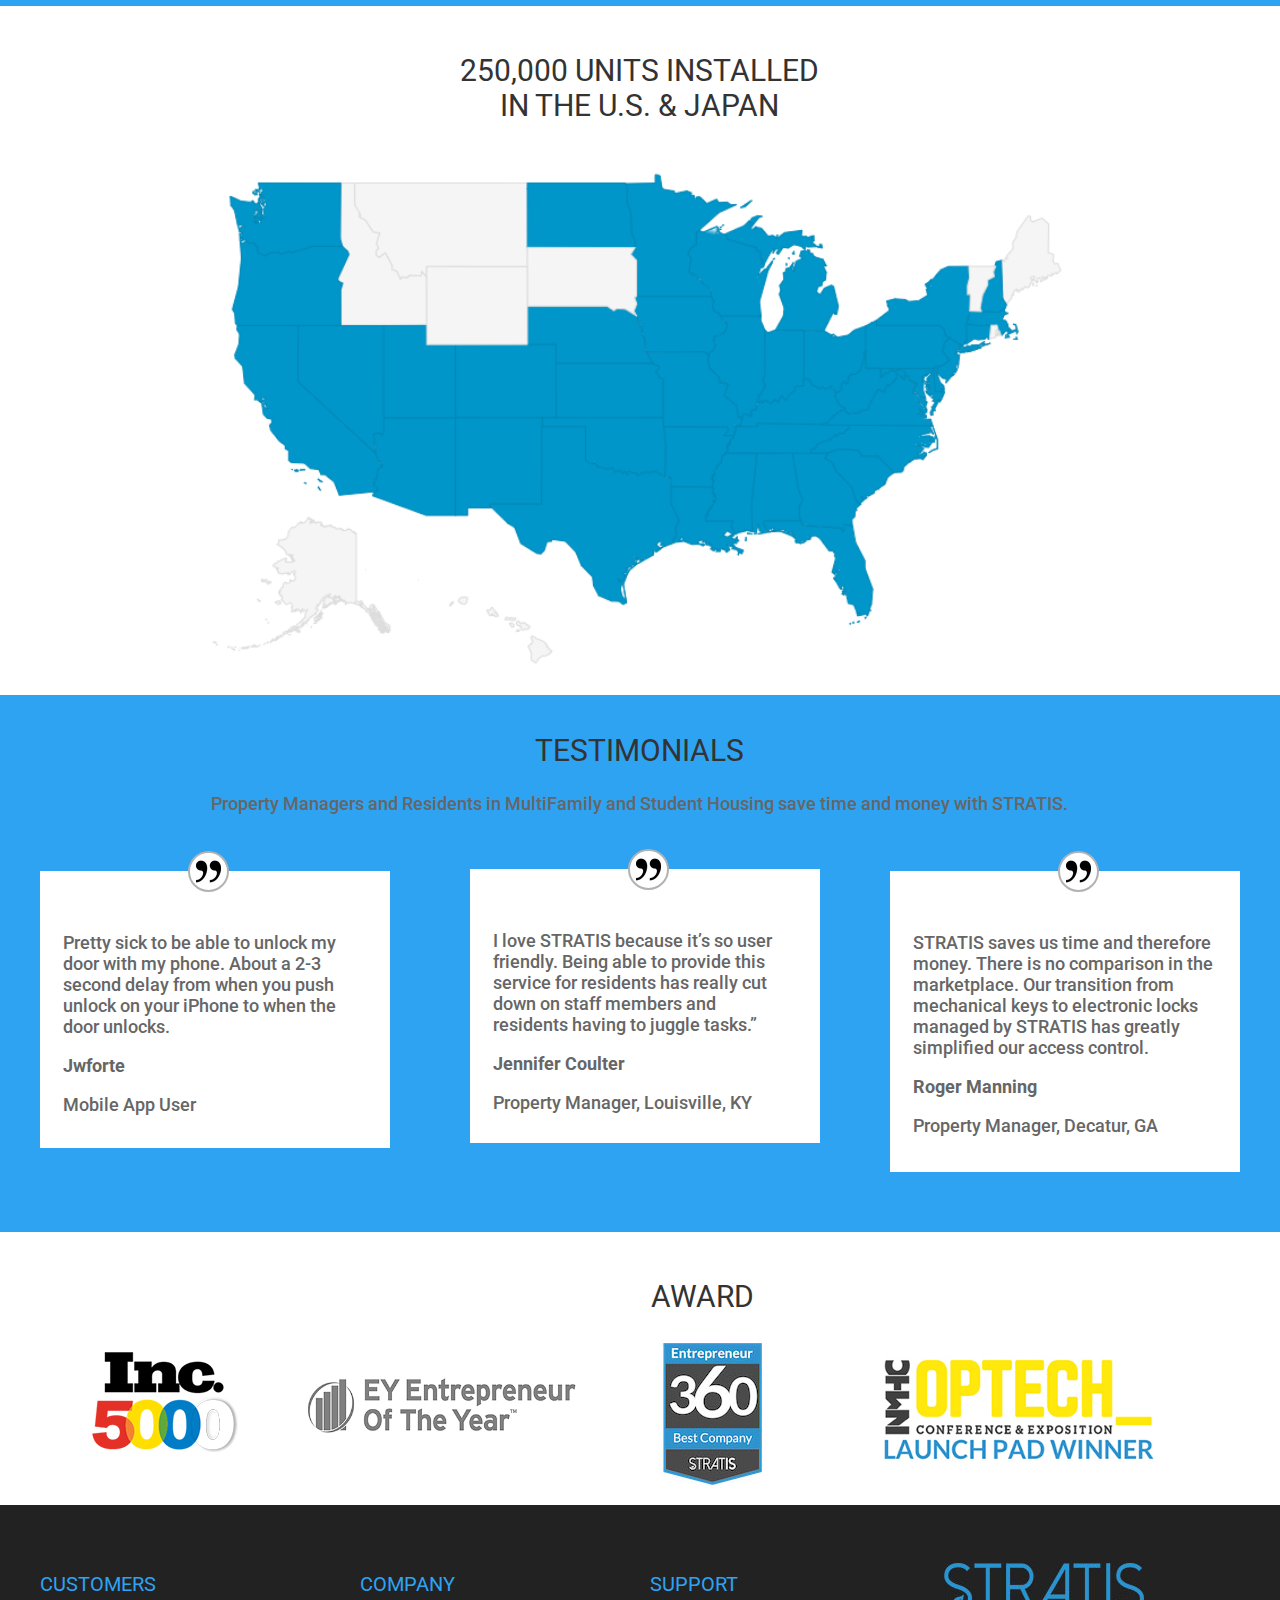
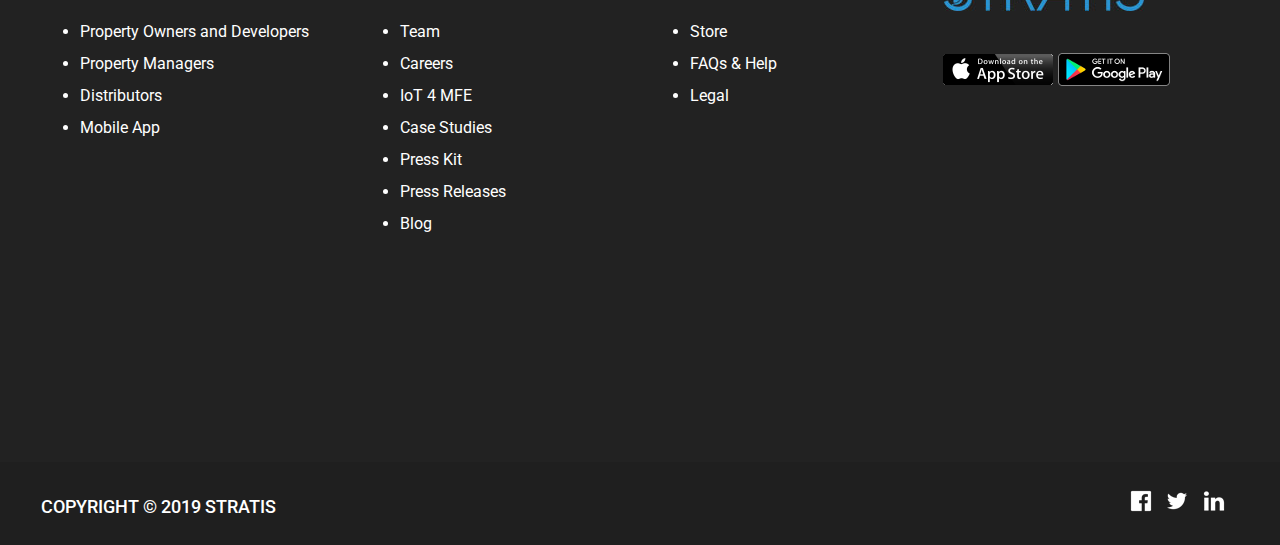
==== commit a2b9cad1: "Batch update" ====
--- a/index.html
+++ b/index.html
@@ -39,7 +39,7 @@
     <div data-silex-type="container" class="prevent-draggable container-element editable-style silex-id-1478366444112-1 section-element nav-fixed" style="">
         <div data-silex-type="container" class="editable-style silex-element-content silex-id-1478366444112-0 silex-container-content container-element prevent-draggable website-width"><div data-silex-type="image" class="editable-style silex-id-1550531466076-0 image-element"><img src="assets/stratis-title-updated-blue.jpg" class="silex-element-content"></div><div data-silex-type="text" class="editable-style silex-id-1550531498119-1 text-element nav"><div class="silex-element-content normal"><p>Learn More&nbsp; &nbsp; Properties&nbsp; &nbsp; Partners&nbsp; &nbsp; We Work With&nbsp; &nbsp; Contact Us</p></div></div><div data-silex-type="text" class="editable-style silex-id-1550531569710-2 text-element nav-btn"><div class="silex-element-content normal"><p>Request A Demo</p></div></div></div>
     </div>
-    <div data-silex-type="container" class="prevent-draggable container-element editable-style silex-id-1474394621033-3 section-element" style=""><div data-silex-type="html" class="editable-style silex-id-1550540069981-80 html-element video"><div class="silex-element-content"><video loop="" autoplay="" class="video-js vjs-default-skin" controls="" preload="auto" poster="really-cool-video-poster.jpg" data-setup="{}" style="width: 100%; height: 100%;" height="100%" width="100%">
+    <div data-silex-type="container" class="prevent-draggable container-element editable-style silex-id-1474394621033-3 section-element" style=""><div data-silex-type="html" class="editable-style silex-id-1550540069981-80 html-element video"><div class="silex-element-content"><video loop="" autoplay="" preload="auto" poster="really-cool-video-poster.jpg" data-setup="{}" style="width: 100%; height: 100%;" height="100%" width="100%">
   <source src="assets/stratis-updated-video.webm" type="video/webm"> 
   <source src="assets/stratis-updated-video.ogv" type="video/ogg"> 
   <source src="assets/stratis-updated-video.mp4" type="video/mp4">
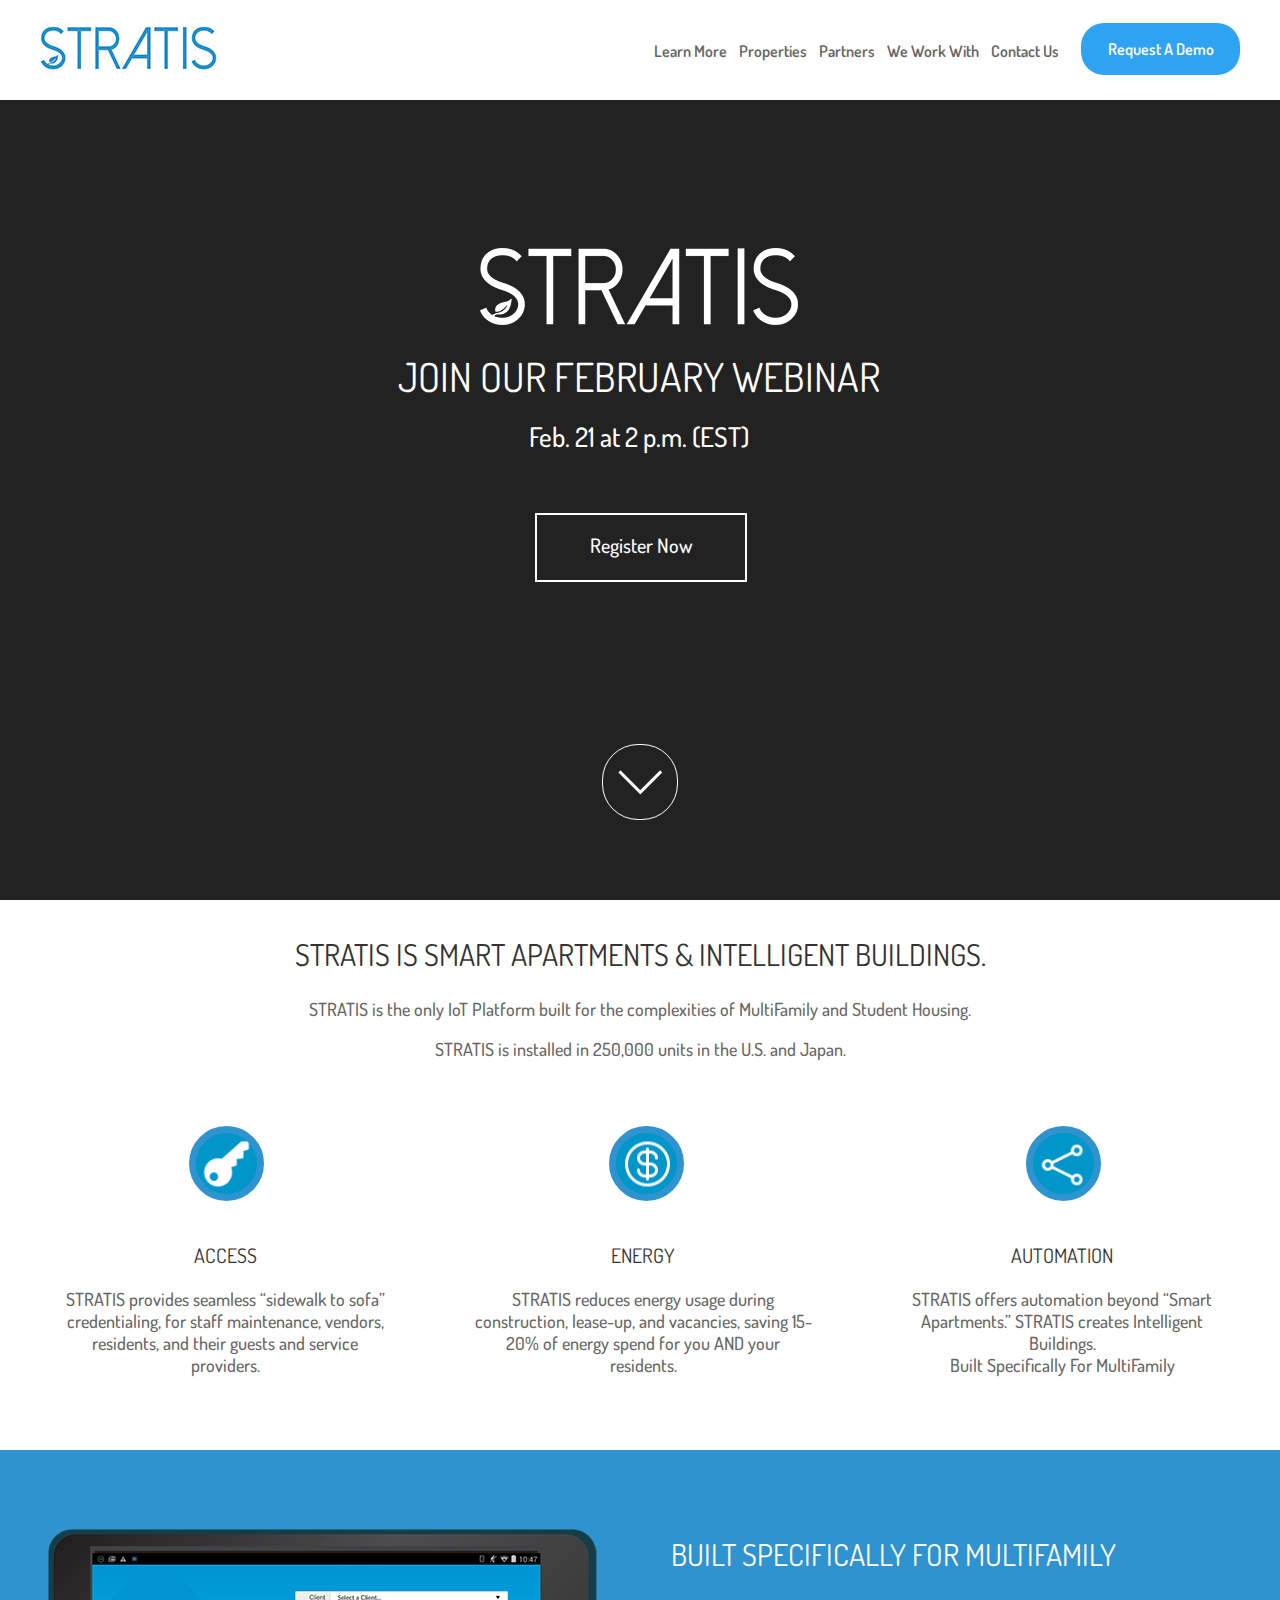
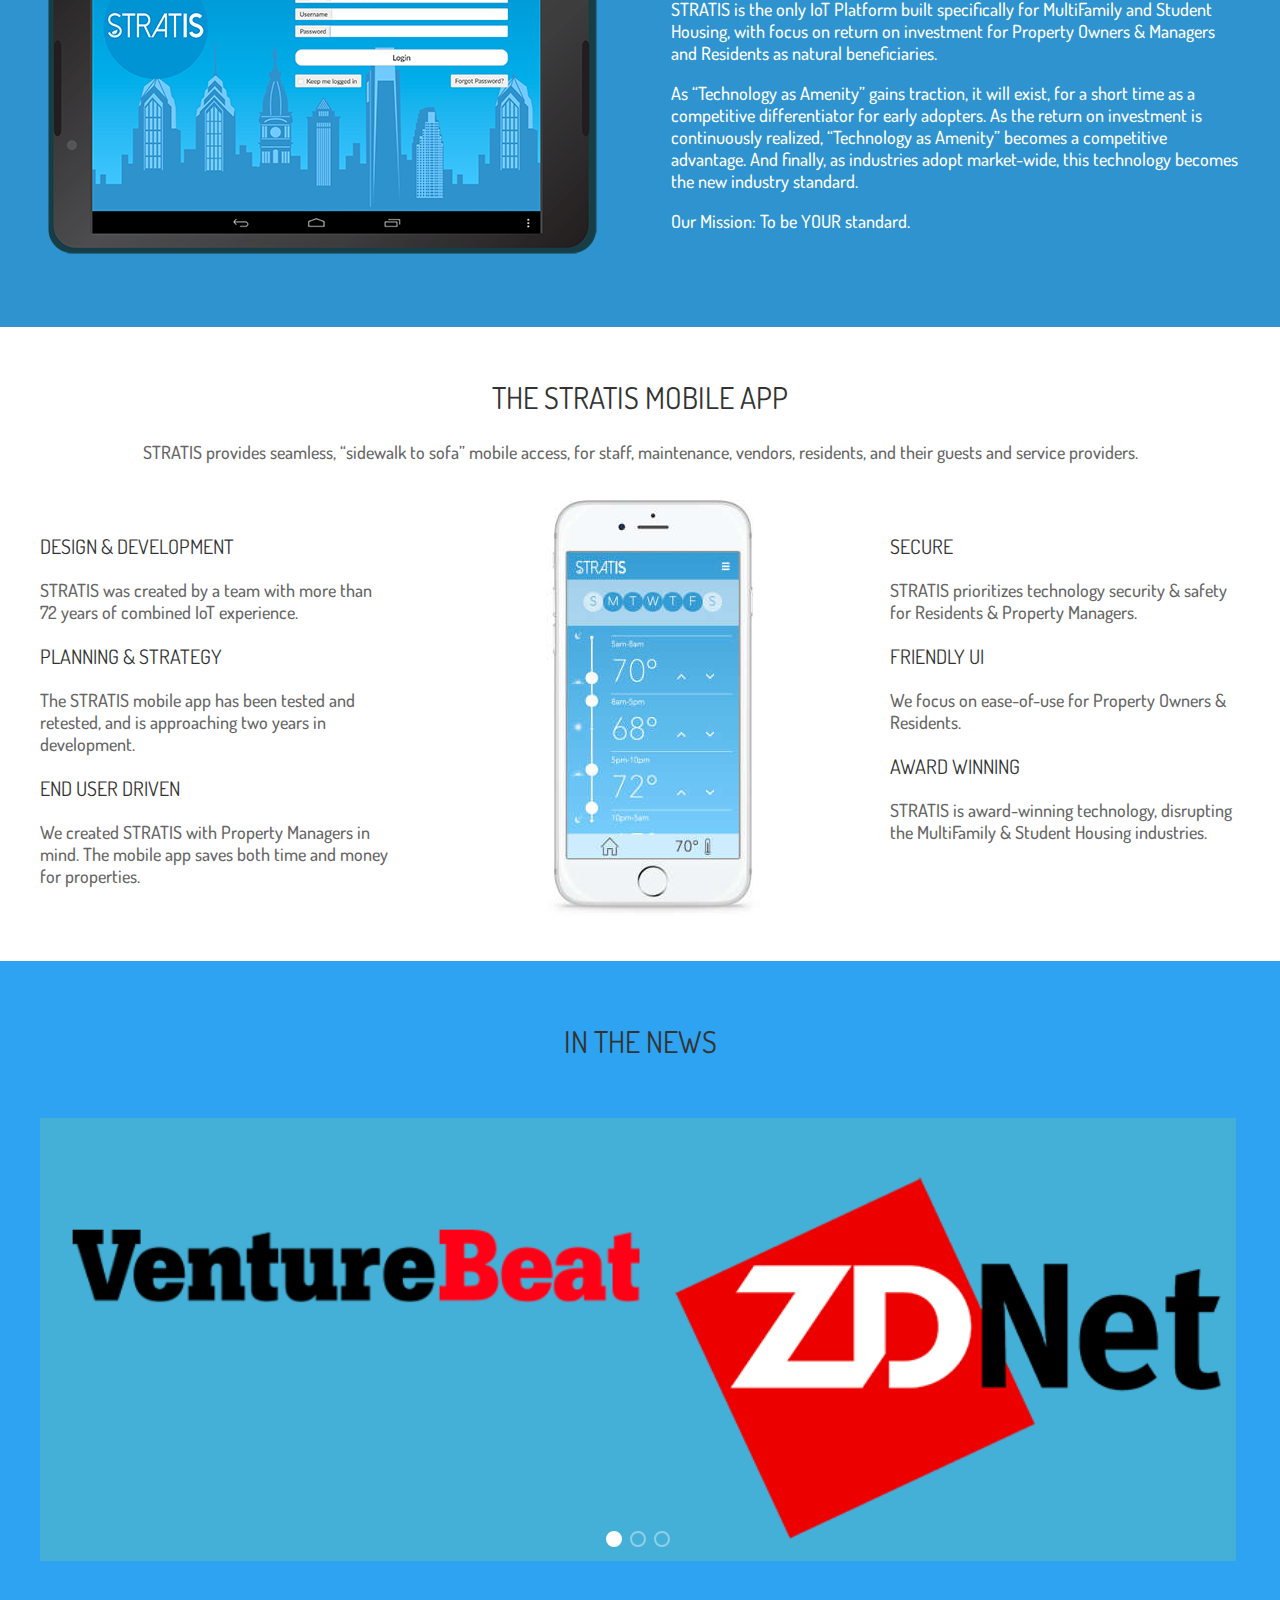
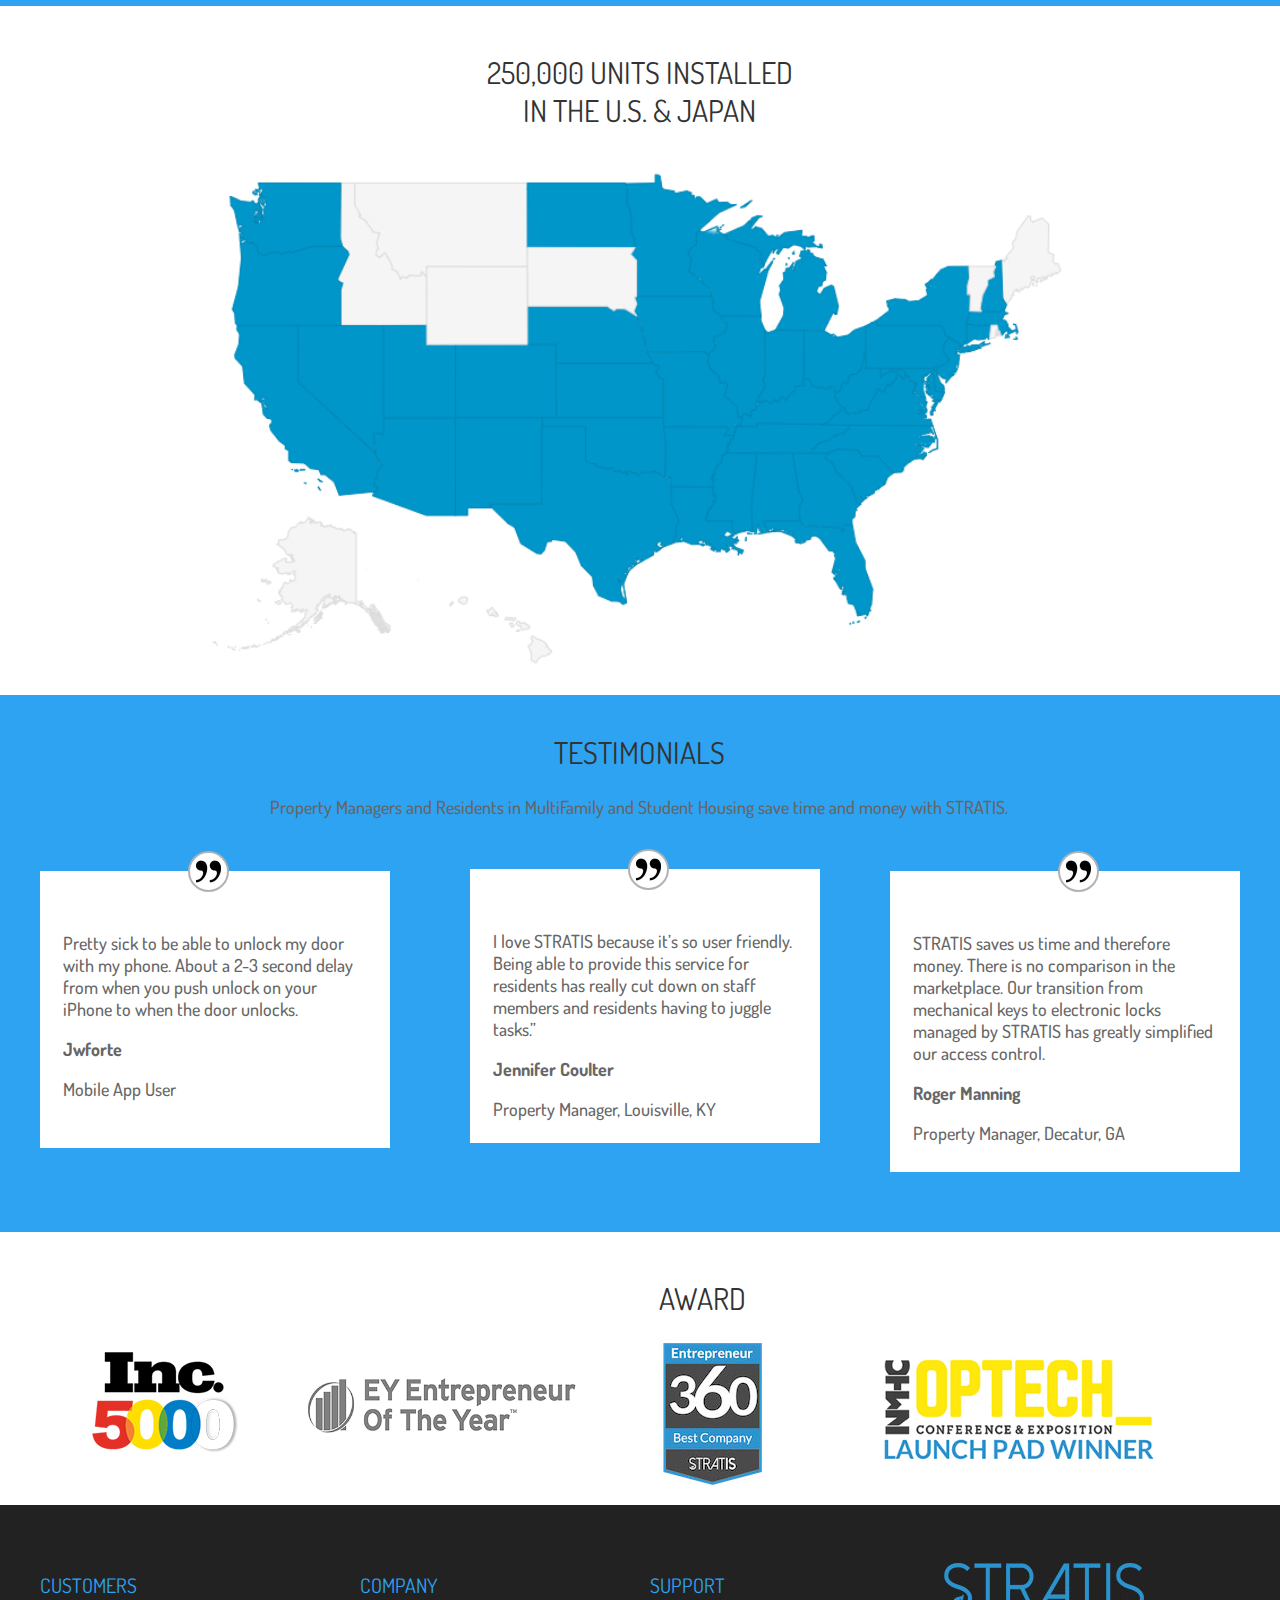
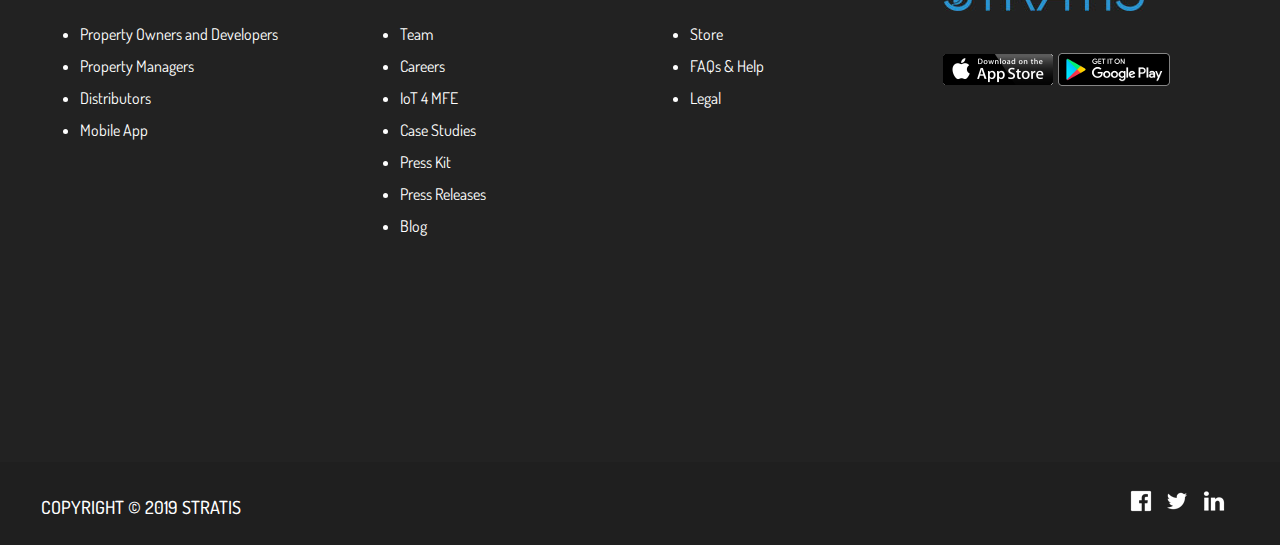
==== commit c4874e11: "Batch update" ====
--- a/index.html
+++ b/index.html
@@ -18,7 +18,7 @@
     
 
     
-<link href="https://fonts.googleapis.com/css?family=Roboto" rel="stylesheet" class="silex-custom-font"><meta name="viewport" content="width=device-width, initial-scale=1"><meta name="hostingProvider" content="ghpages"><meta name="websiteUrl" content="http://lexoyo.me/silexisation-example/"><meta name="website-width" content="1200"><script src="js/unslider-min.js"></script><script src="js/unslider-min.js"></script><link rel="stylesheet" href="css/unslider.css"><link rel="stylesheet" href="css/unslider.css"><!-- Silex HEAD tag do not remove --><!-- End of Silex HEAD tag do not remove --><script src="js/script.js" type="text/javascript"></script><link href="css/styles.css" rel="stylesheet" type="text/css"><style>body { opacity: 0; transition: .25s opacity ease; }</style></head>
+<meta name="viewport" content="width=device-width, initial-scale=1"><meta name="hostingProvider" content="ghpages"><meta name="websiteUrl" content="http://lexoyo.me/silexisation-example/"><meta name="website-width" content="1200"><script src="js/unslider-min.js"></script><script src="js/unslider-min.js"></script><link rel="stylesheet" href="css/unslider.css"><link rel="stylesheet" href="css/unslider.css"><link href="https://fonts.googleapis.com/css?family=Dosis" rel="stylesheet" class="silex-custom-font"><!-- Silex HEAD tag do not remove --><!-- End of Silex HEAD tag do not remove --><script src="js/script.js" type="text/javascript"></script><link href="css/styles.css" rel="stylesheet" type="text/css"><style>body { opacity: 0; transition: .25s opacity ease; }</style></head>
 
 <body class="body-initial all-style enable-mobile silex-runtime silex-published" data-silex-type="container">
     <div class="silex-pages">
@@ -37,9 +37,9 @@
 
 
     <div data-silex-type="container" class="prevent-draggable container-element editable-style silex-id-1478366444112-1 section-element nav-fixed" style="">
-        <div data-silex-type="container" class="editable-style silex-element-content silex-id-1478366444112-0 silex-container-content container-element prevent-draggable website-width"><div data-silex-type="image" class="editable-style silex-id-1550531466076-0 image-element"><img src="assets/stratis-title-updated-blue.jpg" class="silex-element-content"></div><div data-silex-type="text" class="editable-style silex-id-1550531498119-1 text-element nav"><div class="silex-element-content normal"><p>Learn More&nbsp; &nbsp; Properties&nbsp; &nbsp; Partners&nbsp; &nbsp; We Work With&nbsp; &nbsp; Contact Us</p></div></div><div data-silex-type="text" class="editable-style silex-id-1550531569710-2 text-element nav-btn"><div class="silex-element-content normal"><p>Request A Demo</p></div></div></div>
+        <div data-silex-type="container" class="editable-style silex-element-content silex-id-1478366444112-0 silex-container-content container-element prevent-draggable website-width"><div data-silex-type="image" class="editable-style silex-id-1550531466076-0 image-element"><img src="assets/stratis-title-updated-blue.jpg" class="silex-element-content"></div><div data-silex-type="text" class="editable-style silex-id-1550531498119-1 text-element nav hide-on-mobile"><div class="silex-element-content normal"><p>Learn More&nbsp; &nbsp; Properties&nbsp; &nbsp; Partners&nbsp; &nbsp; We Work With&nbsp; &nbsp; Contact Us</p></div></div><div data-silex-type="text" class="editable-style silex-id-1550531569710-2 text-element nav-btn"><div class="silex-element-content normal"><p>Request A Demo</p></div></div></div>
     </div>
-    <div data-silex-type="container" class="prevent-draggable container-element editable-style silex-id-1474394621033-3 section-element" style=""><div data-silex-type="html" class="editable-style silex-id-1550540069981-80 html-element video"><div class="silex-element-content"><video loop="" autoplay="" preload="auto" poster="really-cool-video-poster.jpg" data-setup="{}" style="width: 100%; height: 100%;" height="100%" width="100%">
+    <div data-silex-type="container" class="prevent-draggable container-element editable-style silex-id-1474394621033-3 section-element" style=""><div data-silex-type="html" class="editable-style silex-id-1550540069981-80 html-element video hide-on-mobile"><div class="silex-element-content"><video loop="" autoplay="" playsinline="" muted="" preload="auto" poster="really-cool-video-poster.jpg" data-setup="{}" style="width: 100%; height: 100%;" height="100%" width="100%">
   <source src="assets/stratis-updated-video.webm" type="video/webm"> 
   <source src="assets/stratis-updated-video.ogv" type="video/ogg"> 
   <source src="assets/stratis-updated-video.mp4" type="video/mp4">
@@ -49,7 +49,7 @@
   </p>
 </video>
 </div></div>
-        <div data-silex-type="container" class="editable-style silex-element-content silex-id-1474394621032-2 silex-container-content container-element prevent-draggable website-width hero-section"><div data-silex-type="container" class="editable-style silex-id-1550531609598-3 container-element hero-section-center"><div data-silex-type="text" class="editable-style silex-id-1550531615274-4 text-element hero-text"><div class="silex-element-content normal"><h1><img src="assets/stratis-logo-white-updated.png" alt=""><br></h1><h1>Join Our February Webinar</h1><p>Feb. 21 at 2 p.m. (EST)<br></p></div></div><div data-silex-type="text" class="editable-style silex-id-1550534113158-68 text-element hero-btn"><div class="silex-element-content normal"><p>Register Now</p></div></div></div><div data-silex-type="container" class="editable-style silex-id-1550536126593-69 container-element hero-section-center hero-section-scroll-down"></div></div>
+        <div data-silex-type="container" class="editable-style silex-element-content silex-id-1474394621032-2 silex-container-content container-element prevent-draggable website-width hero-section"><div data-silex-type="container" class="editable-style silex-id-1550531609598-3 container-element hero-section-center"><div data-silex-type="text" class="editable-style silex-id-1550534113158-68 text-element hero-btn"><div class="silex-element-content normal"><p>Register Now</p></div></div><div data-silex-type="text" class="editable-style silex-id-1550531615274-4 text-element hero-text"><div class="silex-element-content normal"><h1><img src="assets/stratis-logo-white-updated.png" alt=""><br></h1><h1>Join Our February Webinar</h1><p>Feb. 21 at 2 p.m. (EST)<br></p></div></div></div><div data-silex-type="container" class="editable-style silex-id-1550536126593-69 container-element hero-section-center hero-section-scroll-down hide-on-mobile"></div></div>
     </div><div data-silex-type="container" class="prevent-draggable container-element editable-style silex-id-1550531726349-6 section-element"><div data-silex-type="container" class="editable-style silex-id-1550531726348-5 container-element silex-element-content silex-container-content website-width prevent-draggable"><div data-silex-type="text" class="editable-style silex-id-1550531749119-7 text-element centered"><div class="silex-element-content normal"><h2>STRATIS is Smart Apartments &amp; Intelligent Buildings.<br></h2><p>STRATIS is the only IoT Platform built for the complexities of MultiFamily and Student Housing.</p><p>STRATIS is installed in 250,000 units in the U.S. and Japan.</p></div></div><div data-silex-type="container" class="editable-style container-element silex-id-1550531972518-11"><div data-silex-type="container" class="editable-style container-element silex-id-1550531972518-12"></div><div data-silex-type="text" class="editable-style text-element silex-id-1550531972518-13 centered"><div class="silex-element-content normal"><h3>Energy</h3><p>STRATIS reduces energy usage during construction, lease-up, and vacancies, saving 15-20% of energy spend for you AND your residents.</p></div></div></div><div data-silex-type="container" class="editable-style silex-id-1550531785968-8 container-element"><div data-silex-type="container" class="editable-style silex-id-1550531805175-9 container-element"></div><div data-silex-type="text" class="editable-style silex-id-1550531939160-10 text-element centered"><div class="silex-element-content normal"><h3>Access<br></h3><p>STRATIS provides seamless “sidewalk to sofa” credentialing, for staff maintenance, vendors, residents, and their guests and service providers.</p></div></div></div><div data-silex-type="container" class="editable-style container-element silex-id-1550531975668-14"><div data-silex-type="container" class="editable-style container-element silex-id-1550531975668-15"></div><div data-silex-type="text" class="editable-style text-element silex-id-1550531975669-16 centered"><div class="silex-element-content normal"><h3>Automation</h3><p>STRATIS offers automation beyond “Smart Apartments.” STRATIS creates Intelligent Buildings.<br>Built Specifically For MultiFamily</p></div></div></div></div></div>
     
 
@@ -68,7 +68,7 @@
 
 
 
-<div data-silex-type="container" class="prevent-draggable container-element editable-style silex-id-1550532070510-18 section-element"><div data-silex-type="container" class="editable-style silex-id-1550532070508-17 container-element silex-element-content silex-container-content website-width prevent-draggable"><div data-silex-type="image" class="editable-style silex-id-1550532135584-19 image-element"><img src="assets/image-tablet.png" class="silex-element-content"></div><div data-silex-type="text" class="editable-style silex-id-1550532151807-20 text-element white"><div class="silex-element-content normal"><h2>Built Specifically For MultiFamily</h2><p>STRATIS is the only IoT Platform built specifically for MultiFamily and Student Housing, with focus on return on investment for Property Owners &amp; Managers and Residents as natural beneficiaries.</p><p>As “Technology as Amenity” gains traction, it will exist, for a short time as a competitive differentiator for early adopters. As the return on investment is continuously realized, “Technology as Amenity” becomes a competitive advantage. And finally, as industries adopt market-wide, this technology becomes the new industry standard.</p><p>Our Mission: To be YOUR standard.</p></div></div></div></div><div data-silex-type="container" class="prevent-draggable container-element editable-style silex-id-1550532223197-22 section-element"><div data-silex-type="container" class="editable-style silex-id-1550532223191-21 container-element silex-element-content silex-container-content website-width prevent-draggable"><div data-silex-type="image" class="editable-style silex-id-1550532278667-24 image-element"><img src="assets/image-smartphone.jpg" class="silex-element-content"></div><div data-silex-type="text" class="editable-style silex-id-1550532234363-23 text-element centered"><div class="silex-element-content normal"><h2>The STRATIS Mobile App</h2><p>STRATIS provides seamless, “sidewalk to sofa” mobile access, for staff, maintenance, vendors, residents, and their guests and service providers.</p></div></div><div data-silex-type="text" class="editable-style silex-id-1550532348671-26 text-element left"><div class="silex-element-content normal"><h3>Secure</h3><p>STRATIS prioritizes technology security &amp; safety for Residents &amp; Property Managers.</p><h3>Friendly UI<br></h3><p>We focus on ease-of-use for Property Owners &amp; Residents.</p><h3>Award Winning<br></h3><p>STRATIS is award-winning technology, disrupting the MultiFamily &amp; Student Housing industries.</p></div></div><div data-silex-type="text" class="editable-style silex-id-1550532299721-25 text-element left"><div class="silex-element-content normal"><h3>Design &amp; Development<br></h3><p>STRATIS was created by a team with more than 72 years of combined IoT experience.</p><h3>Planning &amp; Strategy</h3><p>The STRATIS mobile app has been tested and retested, and is approaching two years in development.</p><h3>End User Driven</h3><p>We created STRATIS with Property Managers in mind. The mobile app saves both time and money for properties.</p></div></div></div></div><div data-silex-type="container" class="prevent-draggable container-element editable-style silex-id-1550532414679-28 section-element"><div data-silex-type="container" class="editable-style silex-id-1550532414678-27 container-element silex-element-content silex-container-content website-width prevent-draggable"><div data-silex-type="html" class="editable-style silex-id-1550532457253-30 html-element silex-component silex-component-slideshow silex-use-height-not-minheight"><div class="silex-element-content"><div id="parent_1550532531017_312">
+<div data-silex-type="container" class="prevent-draggable container-element editable-style silex-id-1550532070510-18 section-element"><div data-silex-type="container" class="editable-style silex-id-1550532070508-17 container-element silex-element-content silex-container-content website-width prevent-draggable"><div data-silex-type="image" class="editable-style silex-id-1550532135584-19 image-element"><img src="assets/image-tablet.png" class="silex-element-content"></div><div data-silex-type="text" class="editable-style silex-id-1550532151807-20 text-element white"><div class="silex-element-content normal"><h2>Built Specifically For MultiFamily</h2><p>STRATIS is the only IoT Platform built specifically for MultiFamily and Student Housing, with focus on return on investment for Property Owners &amp; Managers and Residents as natural beneficiaries.</p><p>As “Technology as Amenity” gains traction, it will exist, for a short time as a competitive differentiator for early adopters. As the return on investment is continuously realized, “Technology as Amenity” becomes a competitive advantage. And finally, as industries adopt market-wide, this technology becomes the new industry standard.</p><p>Our Mission: To be YOUR standard.</p></div></div></div></div><div data-silex-type="container" class="prevent-draggable container-element editable-style silex-id-1550532223197-22 section-element"><div data-silex-type="container" class="editable-style silex-id-1550532223191-21 container-element silex-element-content silex-container-content website-width prevent-draggable"><div data-silex-type="text" class="editable-style silex-id-1550532234363-23 text-element centered"><div class="silex-element-content normal"><h2>The STRATIS Mobile App</h2><p>STRATIS provides seamless, “sidewalk to sofa” mobile access, for staff, maintenance, vendors, residents, and their guests and service providers.</p></div></div><div data-silex-type="text" class="editable-style silex-id-1550532348671-26 text-element left"><div class="silex-element-content normal"><h3>Secure</h3><p>STRATIS prioritizes technology security &amp; safety for Residents &amp; Property Managers.</p><h3>Friendly UI<br></h3><p>We focus on ease-of-use for Property Owners &amp; Residents.</p><h3>Award Winning<br></h3><p>STRATIS is award-winning technology, disrupting the MultiFamily &amp; Student Housing industries.</p></div></div><div data-silex-type="image" class="editable-style silex-id-1550532278667-24 image-element"><img src="assets/image-smartphone.jpg" class="silex-element-content"></div><div data-silex-type="text" class="editable-style silex-id-1550532299721-25 text-element left"><div class="silex-element-content normal"><h3>Design &amp; Development<br></h3><p>STRATIS was created by a team with more than 72 years of combined IoT experience.</p><h3>Planning &amp; Strategy</h3><p>The STRATIS mobile app has been tested and retested, and is approaching two years in development.</p><h3>End User Driven</h3><p>We created STRATIS with Property Managers in mind. The mobile app saves both time and money for properties.</p></div></div></div></div><div data-silex-type="container" class="prevent-draggable container-element editable-style silex-id-1550532414679-28 section-element"><div data-silex-type="container" class="editable-style silex-id-1550532414678-27 container-element silex-element-content silex-container-content website-width prevent-draggable"><div data-silex-type="text" class="editable-style silex-id-1550532423456-29 text-element"><div class="silex-element-content normal"><h2>In the News<br></h2></div></div><div data-silex-type="html" class="editable-style silex-id-1550532457253-30 html-element silex-component silex-component-slideshow silex-use-height-not-minheight"><div class="silex-element-content"><div id="parent_1550532531017_312">
 <!-- preview -->
 <div class="prodotype-preview">
   
@@ -142,7 +142,7 @@
     initUnslider();
   })();
 </script>
-</div></div><div data-silex-type="text" class="editable-style silex-id-1550532423456-29 text-element"><div class="silex-element-content normal"><h2>In the News<br></h2></div></div></div></div><div data-silex-type="container" class="prevent-draggable container-element editable-style silex-id-1550532550818-32 section-element"><div data-silex-type="container" class="editable-style silex-id-1550532550818-31 container-element silex-element-content silex-container-content website-width prevent-draggable"><div data-silex-type="text" class="editable-style silex-id-1550532577849-33 text-element"><div class="silex-element-content normal"><h2>250,000 Units Installed<br>in The U.S. &amp; Japan<br></h2></div></div><div data-silex-type="image" class="editable-style silex-id-1550532598053-34 image-element"><img src="assets/interactive-map.png" class="silex-element-content"></div></div></div><div data-silex-type="container" class="prevent-draggable container-element editable-style silex-id-1550532634698-36 section-element"><div data-silex-type="container" class="editable-style silex-id-1550532634694-35 container-element silex-element-content silex-container-content website-width prevent-draggable"><div data-silex-type="container" class="editable-style container-element silex-id-1550532883480-42"><div data-silex-type="container" class="editable-style container-element silex-id-1550532883480-43"></div><div data-silex-type="text" class="editable-style text-element silex-id-1550532883480-44"><div class="silex-element-content normal"><p>I love STRATIS because it’s so user friendly. Being able to provide this service for residents has really cut down on staff members and residents having to juggle tasks.”</p><p><b>Jennifer Coulter</b></p><p>Property Manager, Louisville, KY</p></div></div></div><div data-silex-type="text" class="editable-style silex-id-1550532660111-37 text-element centered"><div class="silex-element-content normal"><h2>Testimonials</h2><p>Property Managers and Residents in MultiFamily and Student Housing save time and money with STRATIS.</p></div></div><div data-silex-type="container" class="editable-style container-element silex-id-1550532886566-45"><div data-silex-type="container" class="editable-style container-element silex-id-1550532886566-46"></div><div data-silex-type="text" class="editable-style text-element silex-id-1550532886567-47"><div class="silex-element-content normal"><p>STRATIS saves us time and therefore money. There is no comparison in the marketplace. Our transition from mechanical keys to electronic locks managed by STRATIS has greatly simplified our access control.</p><p><b>Roger Manning</b></p><p>Property Manager, Decatur, GA</p></div></div></div><div data-silex-type="container" class="editable-style silex-id-1550532698514-38 container-element"><div data-silex-type="container" class="editable-style silex-id-1550532771820-40 container-element"></div><div data-silex-type="text" class="editable-style silex-id-1550532827878-41 text-element"><div class="silex-element-content normal"><p>Pretty sick to be able to unlock my door with my phone. About a 2-3 second delay from when you push unlock on your iPhone to when the door unlocks.</p><p><b>Jwforte</b></p><p>Mobile App User<br></p></div></div></div></div></div><div data-silex-type="container" class="prevent-draggable container-element editable-style silex-id-1550532961972-49 section-element"><div data-silex-type="container" class="editable-style silex-id-1550532961971-48 container-element silex-element-content silex-container-content website-width prevent-draggable"><div data-silex-type="text" class="editable-style silex-id-1550532971112-50 text-element"><div class="silex-element-content normal"><h2>AWARD</h2></div></div><div data-silex-type="image" class="editable-style silex-id-1550533011341-52 image-element"><img src="assets/entrepreneur-award.jpg" class="silex-element-content"></div><div data-silex-type="image" class="editable-style silex-id-1550533031340-53 image-element"><img src="assets/ey_final.jpg" class="silex-element-content"></div><div data-silex-type="image" class="editable-style silex-id-1550533049247-54 image-element"><img src="assets/OPTECH.jpg" class="silex-element-content"></div><div data-silex-type="image" class="editable-style silex-id-1550532997534-51 image-element"><img src="assets/Inc5K.jpg" class="silex-element-content"></div></div></div><div data-silex-type="container" class="prevent-draggable container-element editable-style silex-id-1550533060270-56 section-element"><div data-silex-type="container" class="editable-style silex-id-1550533060270-55 container-element silex-element-content silex-container-content website-width prevent-draggable"><div data-silex-type="image" class="editable-style image-element silex-id-1550533311151-63"><img src="assets/stratis-footer-updated.jpg" class="silex-element-content"></div><div data-silex-type="image" class="editable-style silex-id-1550533334502-65 image-element"><img src="assets/google-play.png" class="silex-element-content"></div><div data-silex-type="image" class="editable-style silex-id-1550533325518-64 image-element"><img src="assets/apple-store.png" class="silex-element-content"></div><div data-silex-type="text" class="editable-style silex-id-1550533137974-59 text-element footer"><div class="silex-element-content normal"><h3>Customers</h3><ul><li>Property Owners and Developers<br></li><li>Property Managers<br></li><li>Distributors<br></li><li>Mobile App<br></li></ul><br></div></div><div data-silex-type="text" class="editable-style silex-id-1550533197769-60 text-element footer"><div class="silex-element-content normal"><h3>Company</h3><ul><li>Team<br></li><li>Careers<br></li><li>IoT 4 MFE<br></li><li>Case Studies<br></li><li>Press Kit<br></li><li>Press Releases<br></li><li>Blog<br></li></ul><br></div></div><div data-silex-type="text" class="editable-style silex-id-1550533250040-61 text-element footer"><div class="silex-element-content normal"><h3>Support</h3><ul><li>Store<br></li><li>FAQs &amp; Help<br></li><li>Legal<br></li></ul><br></div></div></div></div><div data-silex-type="container" class="prevent-draggable container-element editable-style silex-id-1550533089703-58 section-element"><div data-silex-type="container" class="editable-style silex-id-1550533089702-57 container-element silex-element-content silex-container-content website-width prevent-draggable"><div data-silex-type="text" class="editable-style silex-id-1550533361043-66 text-element footer"><div class="silex-element-content normal"><p>COPYRIGHT © 2019 STRATIS</p></div></div><div data-silex-type="html" class="editable-style silex-id-1550533389804-67 html-element silex-component silex-component-share"><div class="silex-element-content">
+</div></div></div></div><div data-silex-type="container" class="prevent-draggable container-element editable-style silex-id-1550532550818-32 section-element"><div data-silex-type="container" class="editable-style silex-id-1550532550818-31 container-element silex-element-content silex-container-content website-width prevent-draggable"><div data-silex-type="text" class="editable-style silex-id-1550532577849-33 text-element"><div class="silex-element-content normal"><h2>250,000 Units Installed<br>in The U.S. &amp; Japan<br></h2></div></div><div data-silex-type="image" class="editable-style silex-id-1550532598053-34 image-element"><img src="assets/interactive-map.png" class="silex-element-content"></div></div></div><div data-silex-type="container" class="prevent-draggable container-element editable-style silex-id-1550532634698-36 section-element"><div data-silex-type="container" class="editable-style silex-id-1550532634694-35 container-element silex-element-content silex-container-content website-width prevent-draggable"><div data-silex-type="container" class="editable-style container-element silex-id-1550532883480-42"><div data-silex-type="container" class="editable-style container-element silex-id-1550532883480-43"></div><div data-silex-type="text" class="editable-style text-element silex-id-1550532883480-44"><div class="silex-element-content normal"><p>I love STRATIS because it’s so user friendly. Being able to provide this service for residents has really cut down on staff members and residents having to juggle tasks.”</p><p><b>Jennifer Coulter</b></p><p>Property Manager, Louisville, KY</p></div></div></div><div data-silex-type="text" class="editable-style silex-id-1550532660111-37 text-element centered"><div class="silex-element-content normal"><h2>Testimonials</h2><p>Property Managers and Residents in MultiFamily and Student Housing save time and money with STRATIS.</p></div></div><div data-silex-type="container" class="editable-style container-element silex-id-1550532886566-45"><div data-silex-type="container" class="editable-style container-element silex-id-1550532886566-46"></div><div data-silex-type="text" class="editable-style text-element silex-id-1550532886567-47"><div class="silex-element-content normal"><p>STRATIS saves us time and therefore money. There is no comparison in the marketplace. Our transition from mechanical keys to electronic locks managed by STRATIS has greatly simplified our access control.</p><p><b>Roger Manning</b></p><p>Property Manager, Decatur, GA</p></div></div></div><div data-silex-type="container" class="editable-style silex-id-1550532698514-38 container-element"><div data-silex-type="container" class="editable-style silex-id-1550532771820-40 container-element"></div><div data-silex-type="text" class="editable-style silex-id-1550532827878-41 text-element"><div class="silex-element-content normal"><p>Pretty sick to be able to unlock my door with my phone. About a 2-3 second delay from when you push unlock on your iPhone to when the door unlocks.</p><p><b>Jwforte</b></p><p>Mobile App User<br></p></div></div></div></div></div><div data-silex-type="container" class="prevent-draggable container-element editable-style silex-id-1550532961972-49 section-element"><div data-silex-type="container" class="editable-style silex-id-1550532961971-48 container-element silex-element-content silex-container-content website-width prevent-draggable"><div data-silex-type="text" class="editable-style silex-id-1550532971112-50 text-element"><div class="silex-element-content normal"><h2>AWARD</h2></div></div><div data-silex-type="image" class="editable-style silex-id-1550533011341-52 image-element"><img src="assets/entrepreneur-award.jpg" class="silex-element-content"></div><div data-silex-type="image" class="editable-style silex-id-1550533031340-53 image-element"><img src="assets/ey_final.jpg" class="silex-element-content"></div><div data-silex-type="image" class="editable-style silex-id-1550533049247-54 image-element"><img src="assets/OPTECH.jpg" class="silex-element-content"></div><div data-silex-type="image" class="editable-style silex-id-1550532997534-51 image-element"><img src="assets/Inc5K.jpg" class="silex-element-content"></div></div></div><div data-silex-type="container" class="prevent-draggable container-element editable-style silex-id-1550533060270-56 section-element"><div data-silex-type="container" class="editable-style silex-id-1550533060270-55 container-element silex-element-content silex-container-content website-width prevent-draggable"><div data-silex-type="image" class="editable-style image-element silex-id-1550533311151-63"><img src="assets/stratis-footer-updated.jpg" class="silex-element-content"></div><div data-silex-type="image" class="editable-style silex-id-1550533334502-65 image-element"><img src="assets/google-play.png" class="silex-element-content"></div><div data-silex-type="image" class="editable-style silex-id-1550533325518-64 image-element"><img src="assets/apple-store.png" class="silex-element-content"></div><div data-silex-type="text" class="editable-style silex-id-1550533137974-59 text-element footer"><div class="silex-element-content normal"><h3>Customers</h3><ul><li>Property Owners and Developers<br></li><li>Property Managers<br></li><li>Distributors<br></li><li>Mobile App<br></li></ul><br></div></div><div data-silex-type="text" class="editable-style silex-id-1550533197769-60 text-element footer"><div class="silex-element-content normal"><h3>Company</h3><ul><li>Team<br></li><li>Careers<br></li><li>IoT 4 MFE<br></li><li>Case Studies<br></li><li>Press Kit<br></li><li>Press Releases<br></li><li>Blog<br></li></ul><br></div></div><div data-silex-type="text" class="editable-style silex-id-1550533250040-61 text-element footer"><div class="silex-element-content normal"><h3>Support</h3><ul><li>Store<br></li><li>FAQs &amp; Help<br></li><li>Legal<br></li></ul><br></div></div></div></div><div data-silex-type="container" class="prevent-draggable container-element editable-style silex-id-1550533089703-58 section-element"><div data-silex-type="container" class="editable-style silex-id-1550533089702-57 container-element silex-element-content silex-container-content website-width prevent-draggable"><div data-silex-type="text" class="editable-style silex-id-1550533361043-66 text-element footer"><div class="silex-element-content normal"><p>COPYRIGHT © 2019 STRATIS</p></div></div><div data-silex-type="html" class="editable-style silex-id-1550533389804-67 html-element silex-component silex-component-share"><div class="silex-element-content">
 <ul class="share-buttons" id="id_1550533521386_952">
   
   <li><a href="https://www.facebook.com/sharer/sharer.php?u=http://yoursite.com&amp;t=Your site title" title="Share on Facebook" target="_blank"><img alt="Share on Facebook" src="assets/Facebook.png"></a></li>
--- a/css/styles.css
+++ b/css/styles.css
@@ -1,7 +1,7 @@
 
-body.silex-runtime div.nav-fixed {position: fixed; z-index: 2;}div.hero-section {min-height: 100vh; display: flex; align-items: center; justify-content: space-around; flex-direction: column;}div.hero-section-center {position: inherit; top: 0; left: 0; flex: 0 0 auto;}div.hero-section-scroll-down {cursor: pointer;}div.video {width: 100%; height: 100%; top: 0; left: 0;}div.video .silex-element-content {height: 100%;}div.video video {object-fit: cover;}
-.body-initial {background-color: rgba(255,255,255,1);}.silex-id-1478366444112-1 {top: 100px; background-color: rgba(255,255,255,1); border-width: 0 0 1px 0; border-style: solid; border-color: rgba(34,34,34,1);}.silex-id-1478366444112-0 {min-height: 100px; background-color: transparent; width: 1200px;}.silex-id-1550531466076-0 {width: 177px; min-height: 44px; top: 26px; left: 0px;}.silex-id-1550531498119-1 {width: 493px; min-height: 51px; top: 25px; left: 526px;}.silex-id-1550531569710-2 {width: 159px; min-height: 51px; top: 23px; left: 1041px; background-color: rgba(46,163,242,1); border-radius: 23px 23px 23px 23px;}.silex-id-1474394621033-3 {top: 141px; left: 5px; background-color: rgba(34,34,34,1); min-width: 1200px;}.silex-id-1550540069981-80 {width: 136px; background-color: transparent; min-height: 163px; top: 99px; left: 22px; opacity: 0.4;}.silex-id-1474394621032-2 {min-height: 915px; background-color: transparent; width: 1200px; top: 15px; left: 180px;}.silex-id-1550531609598-3 {width: 635px; background-color: transparent; min-height: 504px; top: 84px; left: 283px;}.silex-id-1550531615274-4 {width: 540px; min-height: 280px; top: 142px; left: 47px;}.silex-id-1550534113158-68 {width: 208px; min-height: 65px; top: 433px; left: 212px; border-width: 2px 2px 2px 2px; border-style: solid; border-color: rgba(255,255,255,1);}.silex-id-1550536126593-69 {width: 74px; background-color: transparent; min-height: 74px; top: 0px; left: 633px; background-image: url('../assets/icon-scroll.png'); background-repeat: no-repeat; background-position: center center; background-size: auto; border-width: 1px 1px 1px 1px; border-style: solid; border-color: rgba(255,255,255,1); border-radius: 36px 36px 36px 36px;}.silex-id-1550531726349-6 {min-width: 1200px;}.silex-id-1550531726348-5 {width: 1200px; min-height: 550px; top: 15px; left: 180px;}.silex-id-1550531749119-7 {width: 1200px; min-height: 155px; top: 10px; left: 0px;}.silex-id-1550531972518-11 {width: 363px; background-color: rgb(255, 255, 255); min-height: 318px; top: 211px; left: 421px;}.silex-id-1550531972518-12 {width: 61px; background-color: rgba(46,147,206,1); min-height: 61px; top: 15px; left: 148px; border-radius: 50px 50px 50px 50px; background-image: url('../assets/icon-dollar.png'); background-position: center center; background-size: contain; border-width: 7px 7px 7px 7px; border-style: solid; border-color: rgba(46,147,206,1);}.silex-id-1550531972518-13 {width: 338px; min-height: 178px; top: 111px; left: 13px;}.silex-id-1550531785968-8 {width: 363px; background-color: rgb(255, 255, 255); min-height: 301px; top: 211px; left: 1px;}.silex-id-1550531805175-9 {width: 61px; background-color: rgba(46,147,206,1); min-height: 61px; top: 15px; left: 148px; border-radius: 50px 50px 50px 50px; background-image: url('../assets/icon-key.png'); background-position: center center; background-size: contain; border-width: 7px 7px 7px 7px; border-style: solid; border-color: rgba(46,147,206,1);}.silex-id-1550531939160-10 {width: 338px; min-height: 178px; top: 111px; left: 15px;}.silex-id-1550531975668-14 {width: 363px; background-color: rgb(255, 255, 255); min-height: 314px; top: 211px; left: 838px;}.silex-id-1550531975668-15 {width: 61px; background-color: rgba(46,147,206,1); min-height: 61px; top: 15px; left: 148px; border-radius: 50px 50px 50px 50px; background-image: url('../assets/icon-share.png'); background-position: center center; background-size: contain; border-width: 7px 7px 7px 7px; border-style: solid; border-color: rgba(46,147,206,1);}.silex-id-1550531975669-16 {width: 338px; min-height: 178px; top: 111px; left: 15px;}.silex-id-1550532070510-18 {min-width: 1200px; background-color: rgba(46,147,206,1);}.silex-id-1550532070508-17 {width: 1200px; min-height: 477px; top: 15px; left: 180px;}.silex-id-1550532135584-19 {width: 567px; min-height: 361px; top: 62px; left: 0px;}.silex-id-1550532151807-20 {width: 569px; min-height: 391px; top: 60px; left: 631px;}.silex-id-1550532223197-22 {min-width: 1200px;}.silex-id-1550532223191-21 {width: 1200px; min-height: 634px; top: 15px; left: 180px;}.silex-id-1550532278667-24 {width: 214px; min-height: 417px; top: 173px; left: 506px;}.silex-id-1550532234363-23 {width: 1200px; min-height: 145px; top: 26px; left: 0px;}.silex-id-1550532348671-26 {width: 350px; min-height: 413px; top: 186px; left: 850px;}.silex-id-1550532299721-25 {width: 350px; min-height: 406px; top: 186px; left: 0px;}.silex-id-1550532414679-28 {min-width: 1200px; background-color: rgba(46,163,242,1);}.silex-id-1550532414678-27 {width: 1200px; min-height: 645px; top: 15px; left: 180px;}.silex-id-1550532457253-30 {height: 443px; width: 1196px; background-color: transparent; top: 157px; left: 0px;}.silex-id-1550532423456-29 {width: 1200px; min-height: 85px; top: 36px; left: 0px;}.silex-id-1550532550818-32 {min-width: 1200px;}.silex-id-1550532550818-31 {width: 1200px; min-height: 689px; top: 15px; left: 180px;}.silex-id-1550532577849-33 {width: 1199px; min-height: 120px; top: 22px; left: 0px;}.silex-id-1550532598053-34 {width: 873px; min-height: 532px; top: 147px; left: 160px;}.silex-id-1550532634698-36 {min-width: 1200px; background-color: rgba(46,163,242,1);}.silex-id-1550532634694-35 {width: 1200px; min-height: 537px; top: 15px; left: 180px;}.silex-id-1550532883480-42 {width: 350px; background-color: rgb(255, 255, 255); min-height: 274px; top: 174px; left: 430px;}.silex-id-1550532883480-43 {width: 37px; background-color: rgb(255, 255, 255); min-height: 37px; top: -20px; left: 158px; background-image: url('../assets/icon-quote.png'); background-repeat: no-repeat; background-position: center center; border-radius: 29px 29px 29px 29px; border-width: 2px 2px 2px 2px; border-style: solid; border-color: rgba(178,178,178,1);}.silex-id-1550532883480-44 {width: 300px; min-height: 197px; top: 43px; left: 23px;}.silex-id-1550532660111-37 {width: 1200px; min-height: 145px; top: 13px; left: -1px;}.silex-id-1550532886566-45 {width: 350px; background-color: rgb(255, 255, 255); min-height: 301px; top: 176px; left: 850px;}.silex-id-1550532886566-46 {width: 37px; background-color: rgb(255, 255, 255); min-height: 37px; top: -20px; left: 168px; background-image: url('../assets/icon-quote.png'); background-repeat: no-repeat; background-position: center center; border-radius: 29px 29px 29px 29px; border-width: 2px 2px 2px 2px; border-style: solid; border-color: rgba(178,178,178,1);}.silex-id-1550532886567-47 {width: 300px; min-height: 197px; top: 43px; left: 23px;}.silex-id-1550532698514-38 {width: 350px; background-color: rgb(255, 255, 255); min-height: 277px; top: 176px; left: 0px;}.silex-id-1550532771820-40 {width: 37px; background-color: rgb(255, 255, 255); min-height: 37px; top: -20px; left: 148px; background-image: url('../assets/icon-quote.png'); background-repeat: no-repeat; background-position: center center; border-radius: 29px 29px 29px 29px; border-width: 2px 2px 2px 2px; border-style: solid; border-color: rgba(178,178,178,1);}.silex-id-1550532827878-41 {width: 300px; min-height: 197px; top: 43px; left: 23px;}.silex-id-1550532961972-49 {min-width: 1200px;}.silex-id-1550532961971-48 {width: 1200px; min-height: 273px; top: 15px; left: 180px;}.silex-id-1550532971112-50 {width: 254px; min-height: 51px; top: 22px; left: 535px;}.silex-id-1550533011341-52 {width: 125px; min-height: 150px; top: 107px; left: 610px;}.silex-id-1550533031340-53 {width: 271px; min-height: 84px; top: 132px; left: 266px;}.silex-id-1550533049247-54 {width: 345px; min-height: 106px; top: 124px; left: 801px;}.silex-id-1550532997534-51 {width: 150px; min-height: 101px; top: 120px; left: 52px;}.silex-id-1550533060270-56 {min-width: 1200px; background-color: rgba(34,34,34,1);}.silex-id-1550533060270-55 {width: 1200px; min-height: 557px; top: 15px; left: 180px;}.silex-id-1550533311151-63 {width: 200px; min-height: 48px; top: 58px; left: 904px;}.silex-id-1550533334502-65 {width: 112px; min-height: 33px; top: 148px; left: 1018px;}.silex-id-1550533325518-64 {width: 112px; min-height: 33px; top: 148px; left: 902px;}.silex-id-1550533137974-59 {width: 271px; min-height: 100px; top: 47px; left: 0px;}.silex-id-1550533197769-60 {width: 242px; min-height: 303px; top: 47px; left: 320px;}.silex-id-1550533250040-61 {width: 207px; min-height: 170px; top: 47px; left: 610px;}.silex-id-1550533089703-58 {min-width: 1200px; background-color: rgba(31,31,31,1);}.silex-id-1550533089702-57 {width: 1200px; background-color: transparent; min-height: 83px; top: 15px; left: 180px;}.silex-id-1550533361043-66 {width: 264px; min-height: 51px; top: 16px; left: 1px;}.silex-id-1550533389804-67 {width: 115px; min-height: 68px; background-color: transparent; top: 7px; left: 1085px;}
-h1 {font-weight: 400; font-size: 40px; color: #FFFFFF; text-align: center; text-transform: uppercase; line-height: 1;}h2 {font-weight: 400; font-size: 30px; color: #333333; text-align: center; text-transform: uppercase;}h3 {font-weight: 400; font-size: 20px; color: #333333; text-align: center; text-transform: uppercase;}.text-element > .silex-element-content {font-family: 'Roboto', sans-serif;}p {font-weight: 500; font-size: 18px; color: #666666;}
+@media (min-width: 481px) {body.silex-runtime div.nav-fixed {position: fixed; z-index: 2;}}div.hero-section {min-height: 100vh; display: flex; align-items: center; justify-content: space-around; flex-direction: column;}div.hero-section-center {position: inherit; top: 0; left: 0; flex: 0 0 auto;}div.hero-section-scroll-down {cursor: pointer;}div.video {width: 100%; height: 100%; top: 0; left: 0;}div.video .silex-element-content {height: 100%;}div.video video {object-fit: cover;}
+.body-initial {background-color: rgba(255,255,255,1);}.silex-id-1478366444112-1 {top: 100px; background-color: rgba(255,255,255,1); border-width: 0 0 1px 0; border-style: solid; border-color: rgba(34,34,34,1);}.silex-id-1478366444112-0 {min-height: 100px; background-color: transparent; width: 1200px;}.silex-id-1550531466076-0 {width: 177px; min-height: 44px; top: 26px; left: 0px;}.silex-id-1550531498119-1 {width: 493px; min-height: 51px; top: 25px; left: 526px;}.silex-id-1550531569710-2 {width: 159px; min-height: 51px; top: 23px; left: 1041px; background-color: rgba(46,163,242,1); border-radius: 23px 23px 23px 23px;}.silex-id-1474394621033-3 {top: 141px; left: 5px; background-color: rgba(34,34,34,1); min-width: 1200px;}.silex-id-1550540069981-80 {width: 136px; background-color: transparent; min-height: 163px; top: 99px; left: 22px; opacity: 0.4;}.silex-id-1474394621032-2 {min-height: 915px; background-color: transparent; width: 1200px; top: 15px; left: 180px;}.silex-id-1550531609598-3 {width: 635px; background-color: transparent; min-height: 504px; top: 84px; left: 283px;}.silex-id-1550534113158-68 {width: 208px; min-height: 65px; top: 433px; left: 212px; border-width: 2px 2px 2px 2px; border-style: solid; border-color: rgba(255,255,255,1);}.silex-id-1550531615274-4 {width: 631px; min-height: 298px; top: 141px; left: 1px;}.silex-id-1550536126593-69 {width: 74px; background-color: transparent; min-height: 74px; top: 0px; left: 633px; background-image: url('../assets/icon-scroll.png'); background-repeat: no-repeat; background-position: center center; background-size: auto; border-width: 1px 1px 1px 1px; border-style: solid; border-color: rgba(255,255,255,1); border-radius: 36px 36px 36px 36px;}.silex-id-1550531726349-6 {min-width: 1200px;}@media only screen and (max-width: 480px), only screen and (max-device-width: 480px) {.silex-id-1550531726349-6 {top: 1016px; left: 0px;}}.silex-id-1550531726348-5 {width: 1200px; min-height: 550px; top: 15px; left: 180px;}@media only screen and (max-width: 480px), only screen and (max-device-width: 480px) {.silex-id-1550531726348-5 {min-height: 1584px;}}.silex-id-1550531749119-7 {width: 1200px; min-height: 155px; top: 10px; left: 0px;}.silex-id-1550531972518-11 {width: 363px; background-color: rgb(255, 255, 255); min-height: 318px; top: 211px; left: 421px;}.silex-id-1550531972518-12 {width: 61px; background-color: rgba(46,147,206,1); min-height: 61px; top: 15px; left: 148px; border-radius: 50px 50px 50px 50px; background-image: url('../assets/icon-dollar.png'); background-position: center center; background-size: contain; border-width: 7px 7px 7px 7px; border-style: solid; border-color: rgba(46,147,206,1);}.silex-id-1550531972518-13 {width: 338px; min-height: 178px; top: 111px; left: 13px;}.silex-id-1550531785968-8 {width: 363px; background-color: rgb(255, 255, 255); min-height: 301px; top: 211px; left: 1px;}.silex-id-1550531805175-9 {width: 61px; background-color: rgba(46,147,206,1); min-height: 61px; top: 15px; left: 148px; border-radius: 50px 50px 50px 50px; background-image: url('../assets/icon-key.png'); background-position: center center; background-size: contain; border-width: 7px 7px 7px 7px; border-style: solid; border-color: rgba(46,147,206,1);}.silex-id-1550531939160-10 {width: 338px; min-height: 178px; top: 111px; left: 15px;}.silex-id-1550531975668-14 {width: 363px; background-color: rgb(255, 255, 255); min-height: 314px; top: 211px; left: 838px;}.silex-id-1550531975668-15 {width: 61px; background-color: rgba(46,147,206,1); min-height: 61px; top: 15px; left: 148px; border-radius: 50px 50px 50px 50px; background-image: url('../assets/icon-share.png'); background-position: center center; background-size: contain; border-width: 7px 7px 7px 7px; border-style: solid; border-color: rgba(46,147,206,1);}.silex-id-1550531975669-16 {width: 338px; min-height: 178px; top: 111px; left: 15px;}.silex-id-1550532070510-18 {min-width: 1200px; background-color: rgba(46,147,206,1);}@media only screen and (max-width: 480px), only screen and (max-device-width: 480px) {.silex-id-1550532070510-18 {top: 2600px; left: 0px;}}.silex-id-1550532070508-17 {width: 1200px; min-height: 477px; top: 15px; left: 180px;}@media only screen and (max-width: 480px), only screen and (max-device-width: 480px) {.silex-id-1550532070508-17 {min-height: 1188px;}}.silex-id-1550532135584-19 {width: 567px; min-height: 361px; top: 62px; left: 0px;}@media only screen and (max-width: 480px), only screen and (max-device-width: 480px) {.silex-id-1550532135584-19 {top: 66px; left: 11px; width: 423px; min-height: 284px;}}.silex-id-1550532151807-20 {width: 569px; min-height: 391px; top: 60px; left: 631px;}.silex-id-1550532223197-22 {min-width: 1200px;}@media only screen and (max-width: 480px), only screen and (max-device-width: 480px) {.silex-id-1550532223197-22 {top: 3788px; left: 0px;}}.silex-id-1550532223191-21 {width: 1200px; min-height: 634px; top: 15px; left: 180px;}@media only screen and (max-width: 480px), only screen and (max-device-width: 480px) {.silex-id-1550532223191-21 {min-height: 1942px;}}.silex-id-1550532234363-23 {width: 1200px; min-height: 145px; top: 26px; left: 0px;}.silex-id-1550532348671-26 {width: 350px; min-height: 413px; top: 186px; left: 850px;}@media only screen and (max-width: 480px), only screen and (max-device-width: 480px) {.silex-id-1550532348671-26 {top: 333px; left: 11px; width: 423px; min-height: 460px;}}.silex-id-1550532278667-24 {width: 214px; min-height: 417px; top: 173px; left: 506px;}.silex-id-1550532299721-25 {width: 350px; min-height: 406px; top: 186px; left: 0px;}@media only screen and (max-width: 480px), only screen and (max-device-width: 480px) {.silex-id-1550532299721-25 {top: 1385px; left: 11px; width: 423px; min-height: 516px;}}.silex-id-1550532414679-28 {min-width: 1200px; background-color: rgba(46,163,242,1);}@media only screen and (max-width: 480px), only screen and (max-device-width: 480px) {.silex-id-1550532414679-28 {top: 5269px; left: 0px;}}.silex-id-1550532414678-27 {width: 1200px; min-height: 645px; top: 15px; left: 180px;}@media only screen and (max-width: 480px), only screen and (max-device-width: 480px) {.silex-id-1550532414678-27 {min-height: 375px;}}.silex-id-1550532423456-29 {width: 1200px; min-height: 85px; top: 36px; left: 0px;}.silex-id-1550532457253-30 {height: 443px; width: 1196px; background-color: transparent; top: 157px; left: 0px;}@media only screen and (max-width: 480px), only screen and (max-device-width: 480px) {.silex-id-1550532457253-30 {top: 196px; left: 11px; width: 423px; height: 142px;}}.silex-id-1550532550818-32 {min-width: 1200px;}@media only screen and (max-width: 480px), only screen and (max-device-width: 480px) {.silex-id-1550532550818-32 {top: 5914px; left: 0px;}}.silex-id-1550532550818-31 {width: 1200px; min-height: 689px; top: 15px; left: 180px;}@media only screen and (max-width: 480px), only screen and (max-device-width: 480px) {.silex-id-1550532550818-31 {min-height: 455px;}}.silex-id-1550532577849-33 {width: 1199px; min-height: 120px; top: 22px; left: 0px;}.silex-id-1550532598053-34 {width: 873px; min-height: 532px; top: 147px; left: 160px;}@media only screen and (max-width: 480px), only screen and (max-device-width: 480px) {.silex-id-1550532598053-34 {top: 3056px; left: -12px; width: 423px; min-height: 241px;}}.silex-id-1550532634698-36 {min-width: 1200px; background-color: rgba(46,163,242,1);}@media only screen and (max-width: 480px), only screen and (max-device-width: 480px) {.silex-id-1550532634698-36 {top: 6369px; left: 0px;}}.silex-id-1550532634694-35 {width: 1200px; min-height: 537px; top: 15px; left: 180px;}@media only screen and (max-width: 480px), only screen and (max-device-width: 480px) {.silex-id-1550532634694-35 {min-height: 1227px;}}.silex-id-1550532883480-42 {width: 350px; background-color: rgb(255, 255, 255); min-height: 274px; top: 174px; left: 430px;}@media only screen and (max-width: 480px), only screen and (max-device-width: 480px) {.silex-id-1550532883480-42 {top: 26px; left: 11px; width: 423px; min-height: 274px;}}.silex-id-1550532883480-43 {width: 37px; background-color: rgb(255, 255, 255); min-height: 37px; top: -20px; left: 158px; background-image: url('../assets/icon-quote.png'); background-repeat: no-repeat; background-position: center center; border-radius: 29px 29px 29px 29px; border-width: 2px 2px 2px 2px; border-style: solid; border-color: rgba(178,178,178,1);}.silex-id-1550532883480-44 {width: 300px; min-height: 197px; top: 43px; left: 23px;}@media only screen and (max-width: 480px), only screen and (max-device-width: 480px) {.silex-id-1550532883480-44 {top: 52px; left: 11px; width: 401px; min-height: 219px;}}.silex-id-1550532660111-37 {width: 1200px; min-height: 145px; top: 13px; left: -1px;}.silex-id-1550532886566-45 {width: 350px; background-color: rgb(255, 255, 255); min-height: 301px; top: 176px; left: 850px;}@media only screen and (max-width: 480px), only screen and (max-device-width: 480px) {.silex-id-1550532886566-45 {top: 571px; left: 11px; width: 423px; min-height: 301px;}}.silex-id-1550532886566-46 {width: 37px; background-color: rgb(255, 255, 255); min-height: 37px; top: -20px; left: 168px; background-image: url('../assets/icon-quote.png'); background-repeat: no-repeat; background-position: center center; border-radius: 29px 29px 29px 29px; border-width: 2px 2px 2px 2px; border-style: solid; border-color: rgba(178,178,178,1);}.silex-id-1550532886567-47 {width: 300px; min-height: 197px; top: 43px; left: 23px;}@media only screen and (max-width: 480px), only screen and (max-device-width: 480px) {.silex-id-1550532886567-47 {top: 56px; left: 11px; width: 401px; min-height: 240px;}}.silex-id-1550532698514-38 {width: 350px; background-color: rgb(255, 255, 255); min-height: 277px; top: 176px; left: 0px;}@media only screen and (max-width: 480px), only screen and (max-device-width: 480px) {.silex-id-1550532698514-38 {top: 924px; left: 11px; width: 423px; min-height: 277px;}}.silex-id-1550532771820-40 {width: 37px; background-color: rgb(255, 255, 255); min-height: 37px; top: -20px; left: 148px; background-image: url('../assets/icon-quote.png'); background-repeat: no-repeat; background-position: center center; border-radius: 29px 29px 29px 29px; border-width: 2px 2px 2px 2px; border-style: solid; border-color: rgba(178,178,178,1);}.silex-id-1550532827878-41 {width: 300px; min-height: 197px; top: 43px; left: 23px;}@media only screen and (max-width: 480px), only screen and (max-device-width: 480px) {.silex-id-1550532827878-41 {top: 54px; left: 11px; width: 401px; min-height: 219px;}}.silex-id-1550532961972-49 {min-width: 1200px;}@media only screen and (max-width: 480px), only screen and (max-device-width: 480px) {.silex-id-1550532961972-49 {top: 7596px; left: 0px;}}.silex-id-1550532961971-48 {width: 1200px; min-height: 273px; top: 15px; left: 180px;}@media only screen and (max-width: 480px), only screen and (max-device-width: 480px) {.silex-id-1550532961971-48 {min-height: 800px;}}.silex-id-1550532971112-50 {width: 254px; min-height: 51px; top: 22px; left: 535px;}@media only screen and (max-width: 480px), only screen and (max-device-width: 480px) {.silex-id-1550532971112-50 {top: 22px; left: 11px; width: 423px; min-height: 85px;}}.silex-id-1550533011341-52 {width: 125px; min-height: 150px; top: 107px; left: 610px;}.silex-id-1550533031340-53 {width: 271px; min-height: 84px; top: 132px; left: 266px;}@media only screen and (max-width: 480px), only screen and (max-device-width: 480px) {.silex-id-1550533031340-53 {top: 263px; left: 38px; width: 370px; min-height: 118px;}}.silex-id-1550533049247-54 {width: 345px; min-height: 106px; top: 124px; left: 801px;}.silex-id-1550532997534-51 {width: 150px; min-height: 101px; top: 120px; left: 52px;}.silex-id-1550533060270-56 {min-width: 1200px; background-color: rgba(34,34,34,1);}@media only screen and (max-width: 480px), only screen and (max-device-width: 480px) {.silex-id-1550533060270-56 {top: 8393px; left: 0px;}}.silex-id-1550533060270-55 {width: 1200px; min-height: 557px; top: 15px; left: 180px;}@media only screen and (max-width: 480px), only screen and (max-device-width: 480px) {.silex-id-1550533060270-55 {min-height: 1014px;}}.silex-id-1550533311151-63 {width: 200px; min-height: 48px; top: 58px; left: 904px;}.silex-id-1550533334502-65 {width: 112px; min-height: 33px; top: 148px; left: 1018px;}.silex-id-1550533325518-64 {width: 112px; min-height: 33px; top: 148px; left: 902px;}.silex-id-1550533137974-59 {width: 271px; min-height: 100px; top: 47px; left: 0px;}@media only screen and (max-width: 480px), only screen and (max-device-width: 480px) {.silex-id-1550533137974-59 {top: 219px; left: 11px; width: 423px; min-height: 227px;}}.silex-id-1550533197769-60 {width: 242px; min-height: 303px; top: 47px; left: 320px;}@media only screen and (max-width: 480px), only screen and (max-device-width: 480px) {.silex-id-1550533197769-60 {top: 560px; left: 11px; width: 423px; min-height: 323px;}}.silex-id-1550533250040-61 {width: 207px; min-height: 170px; top: 47px; left: 610px;}@media only screen and (max-width: 480px), only screen and (max-device-width: 480px) {.silex-id-1550533250040-61 {top: 1109px; left: 11px; width: 423px; min-height: 195px;}}.silex-id-1550533089703-58 {min-width: 1200px; background-color: rgba(31,31,31,1);}.silex-id-1550533089702-57 {width: 1200px; background-color: transparent; min-height: 83px; top: 15px; left: 180px;}.silex-id-1550533361043-66 {width: 264px; min-height: 51px; top: 16px; left: 1px;}.silex-id-1550533389804-67 {width: 115px; min-height: 68px; background-color: transparent; top: 7px; left: 1085px;}
+h1 {font-weight: 400; font-size: 40px; color: #FFFFFF; text-align: center; text-transform: uppercase; line-height: 1;}h2 {font-weight: 400; font-size: 30px; color: #333333; text-align: center; text-transform: uppercase;}h3 {font-weight: 400; font-size: 20px; color: #333333; text-align: center; text-transform: uppercase;}.text-element > .silex-element-content {font-family: 'Dosis', sans-serif;}p {font-weight: 500; font-size: 18px; color: #666666;}@media only screen and (max-width: 480px), only screen and (max-device-width: 480px) {p {font-size: 150%;}}
 .website-width {width: 1200px;}
 .nav p {font-weight: 600; font-size: 16px; color: #666666; text-align: right;}
 .nav-btn p {font-weight: 600; font-size: 16px; color: #FFFFFF; text-align: center;}
